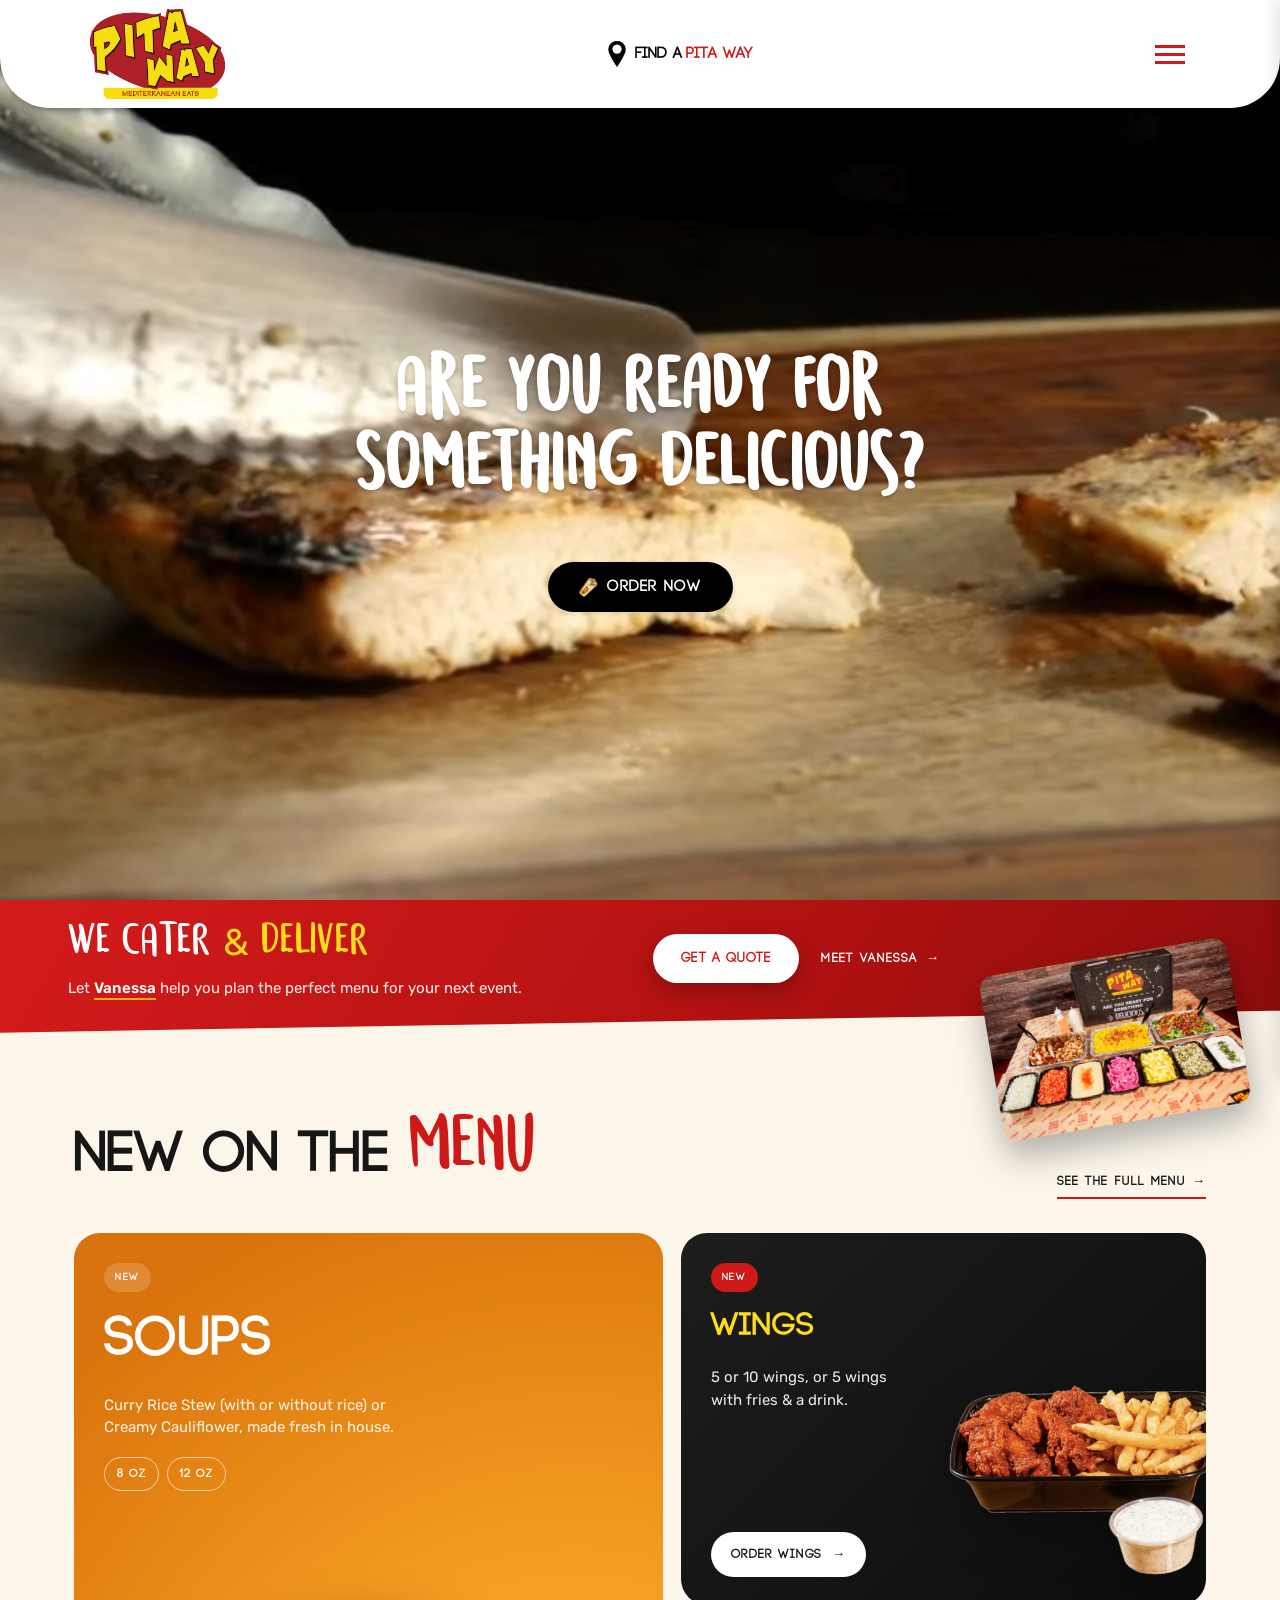
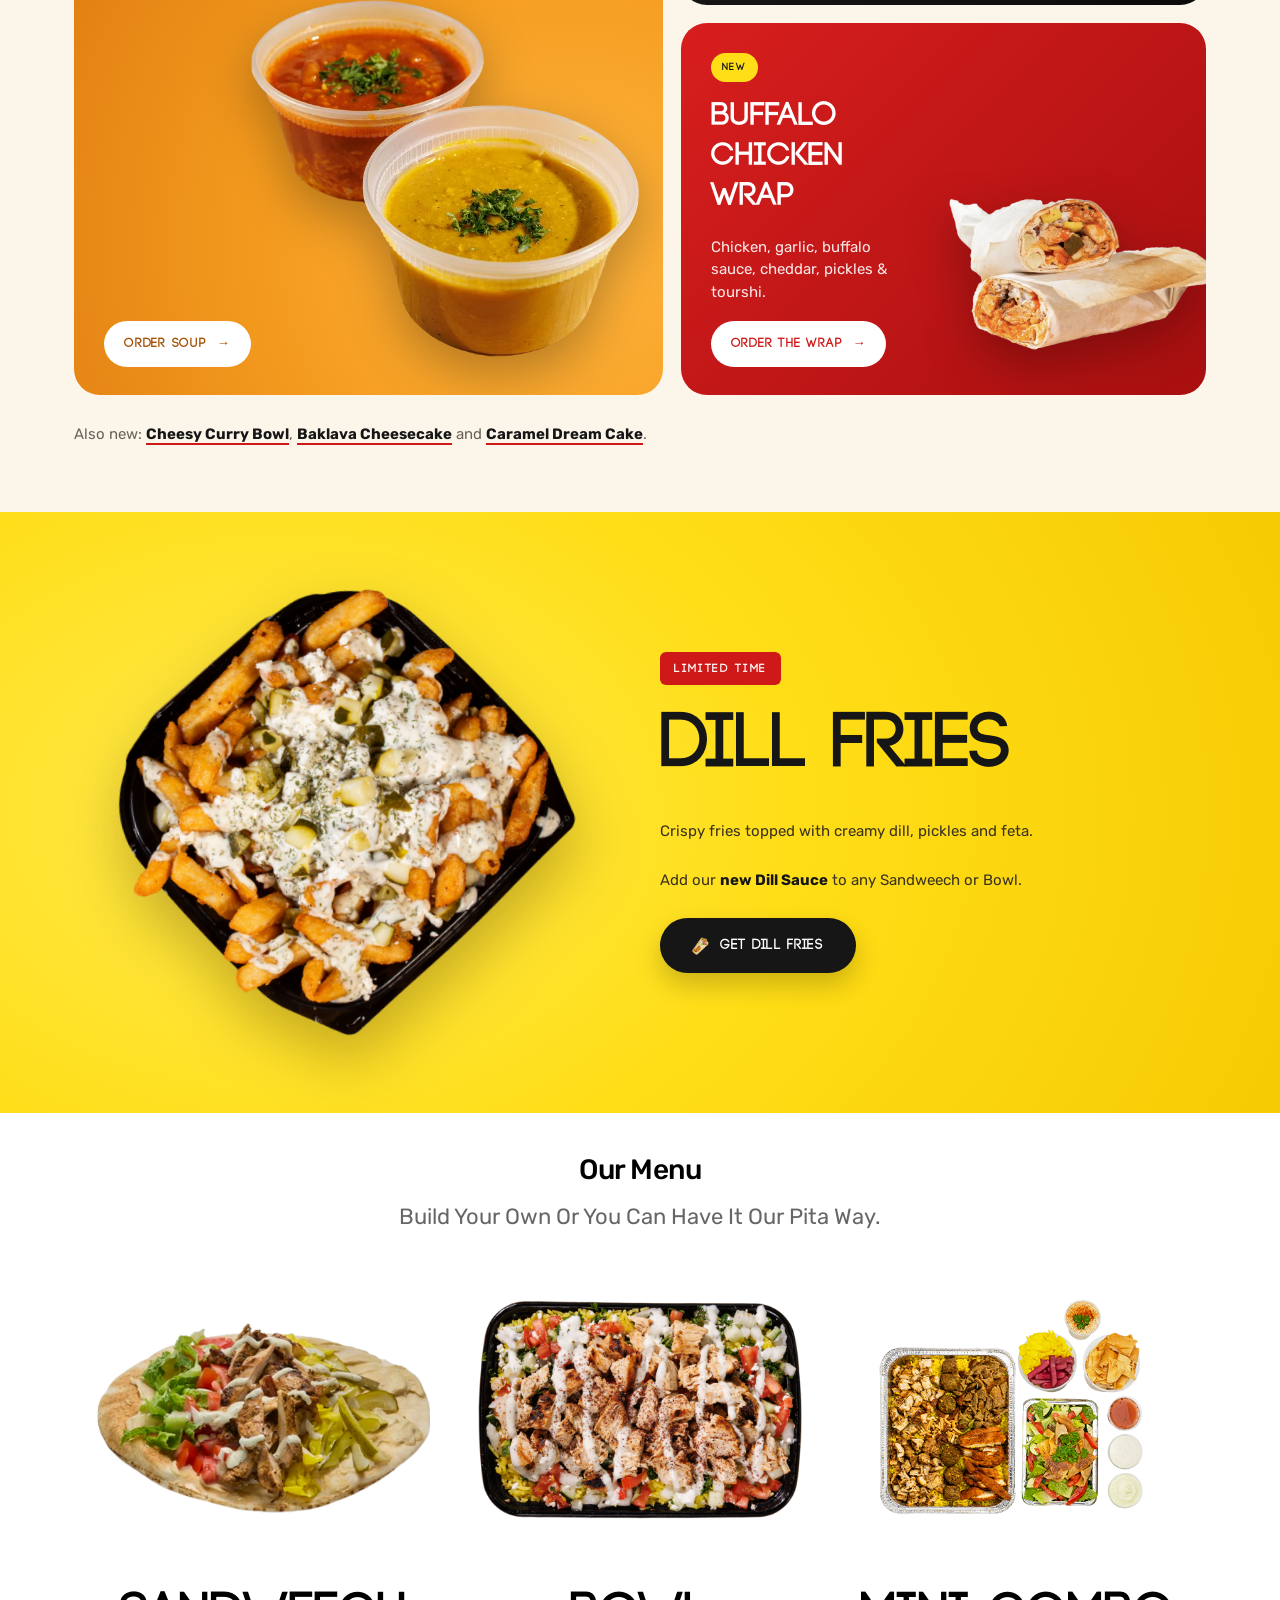
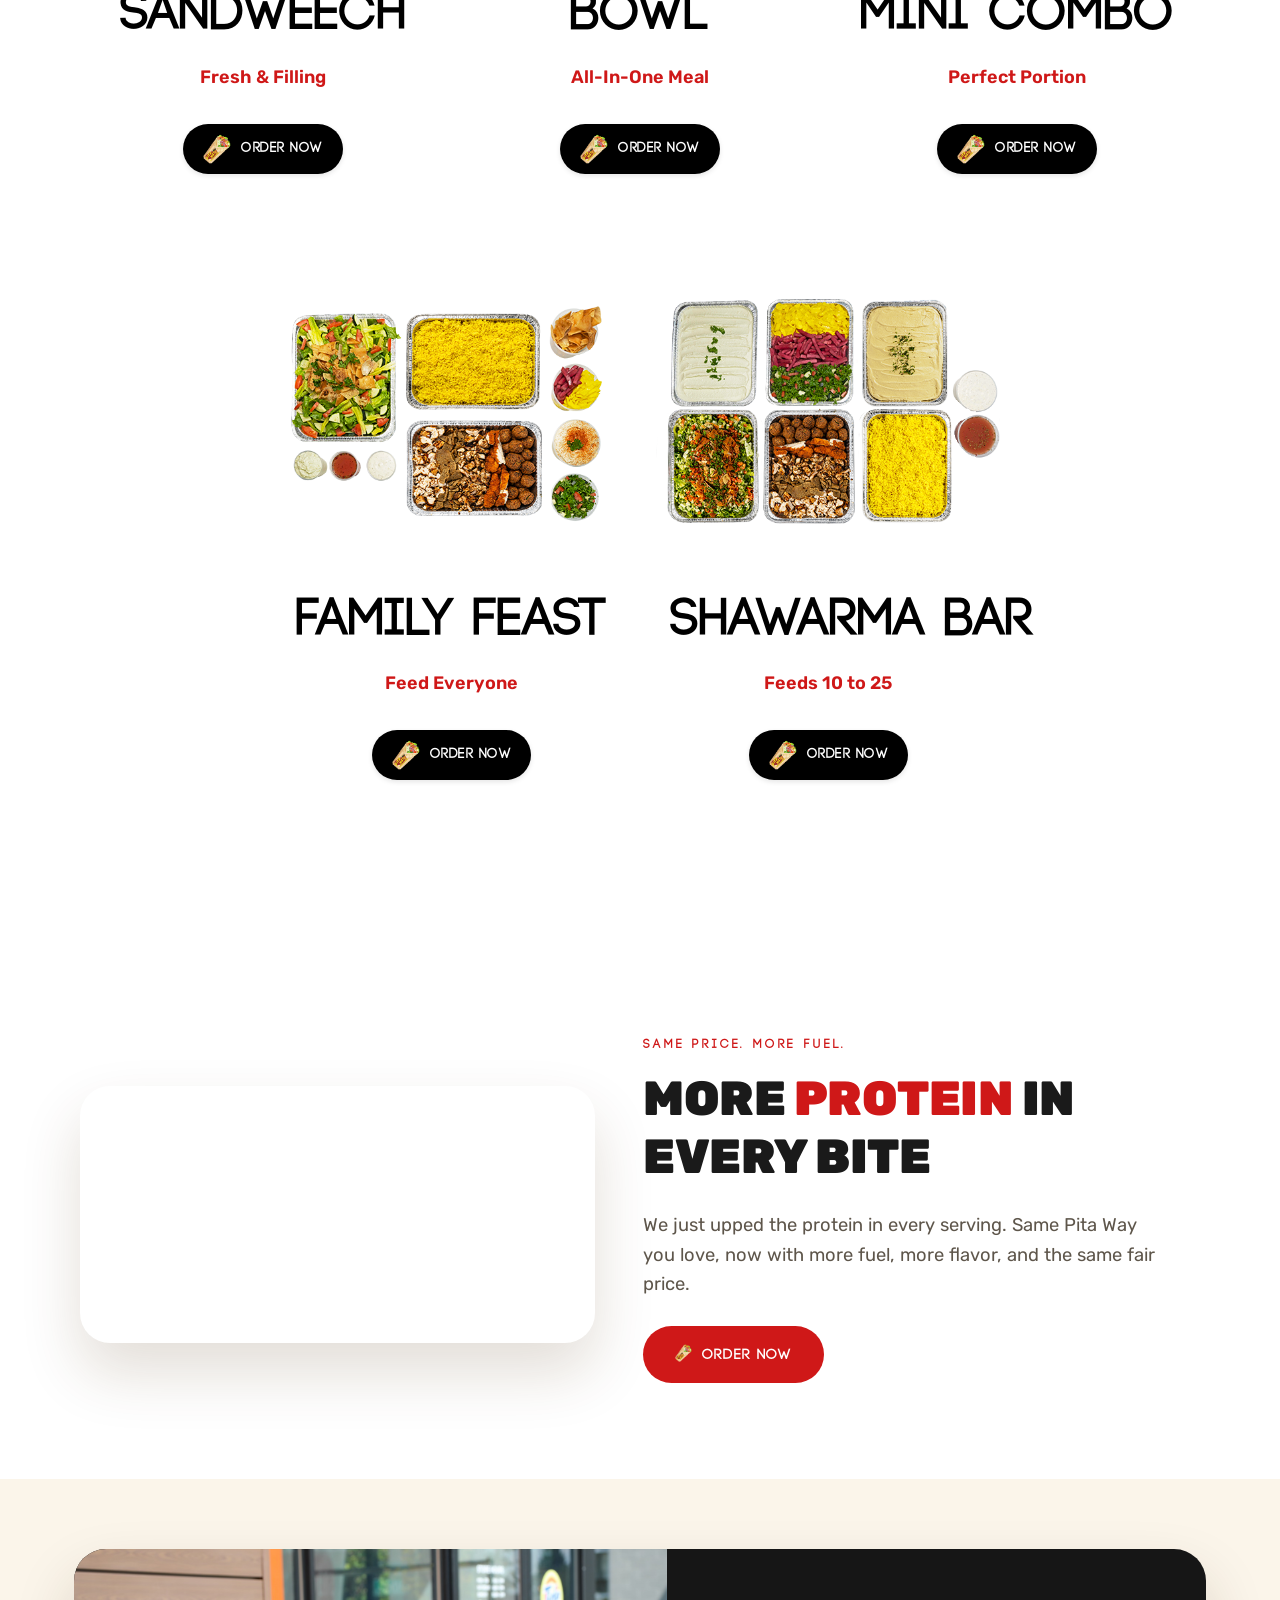
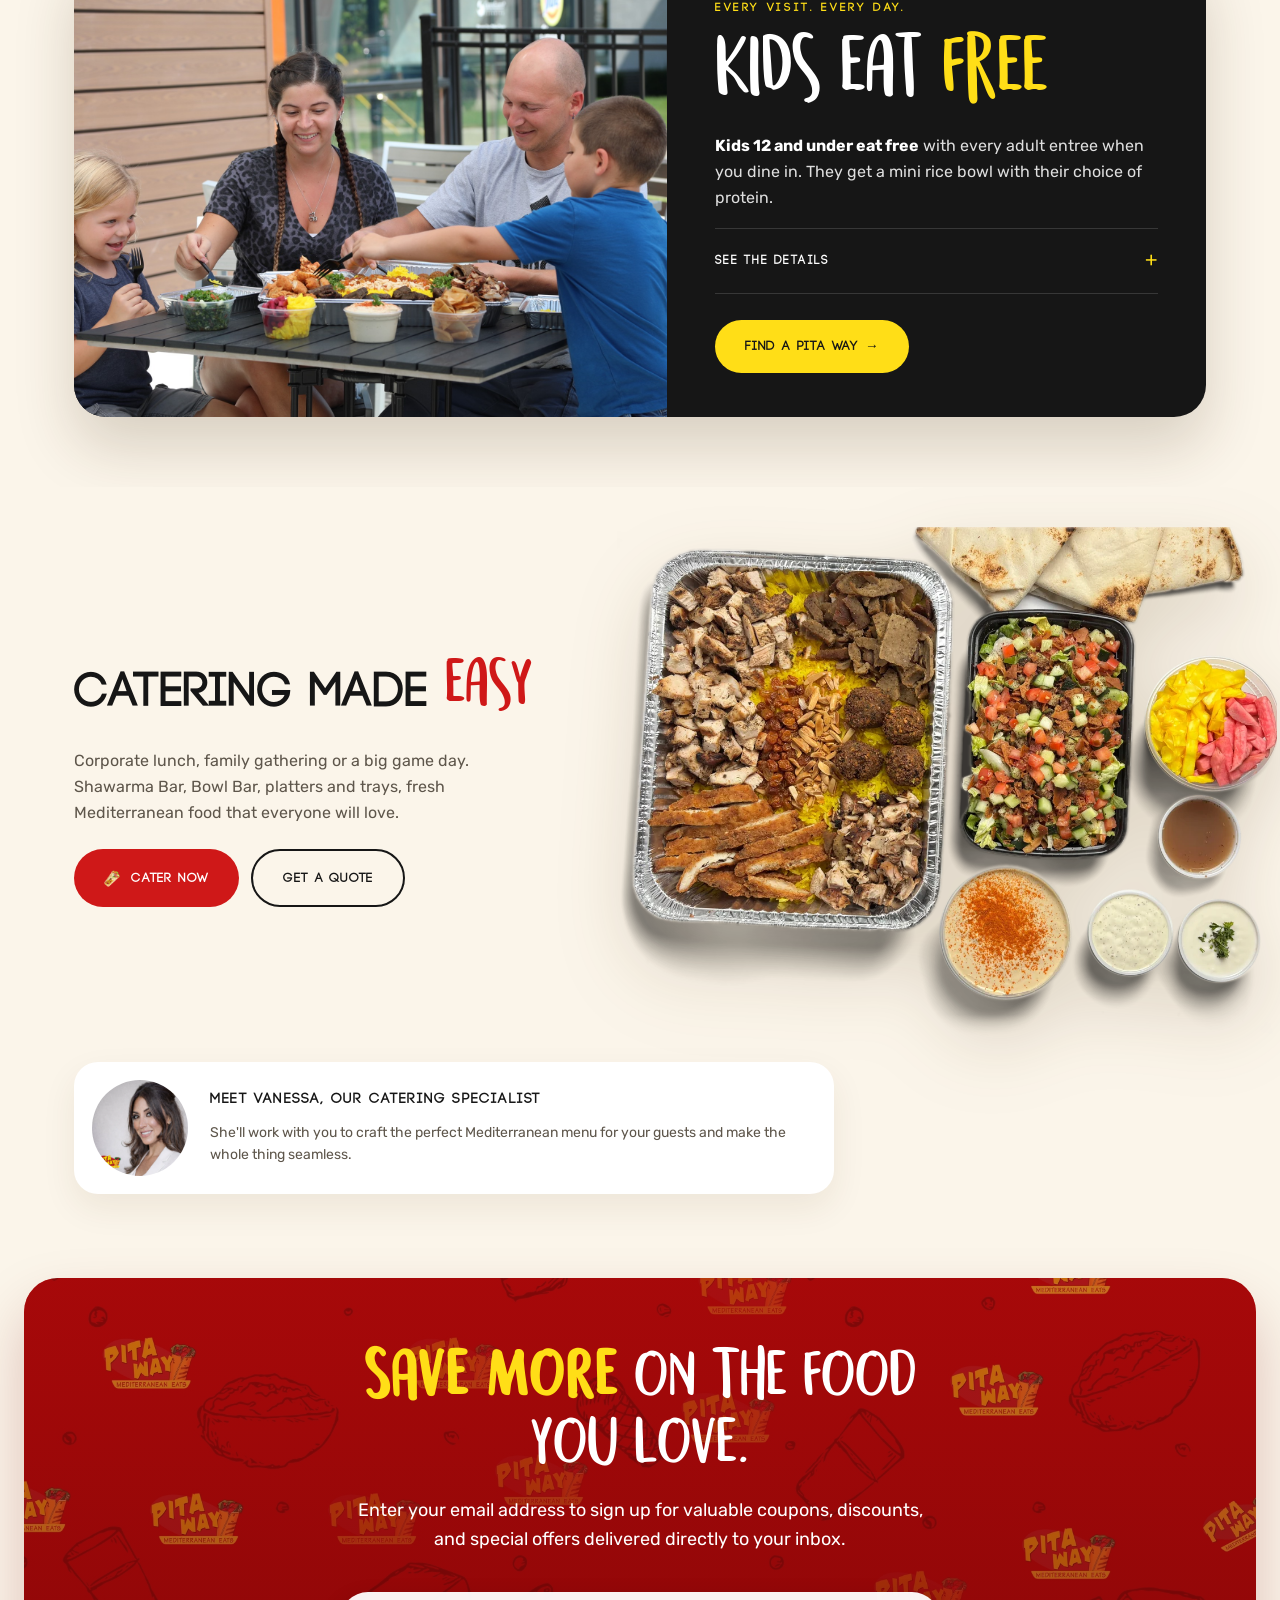
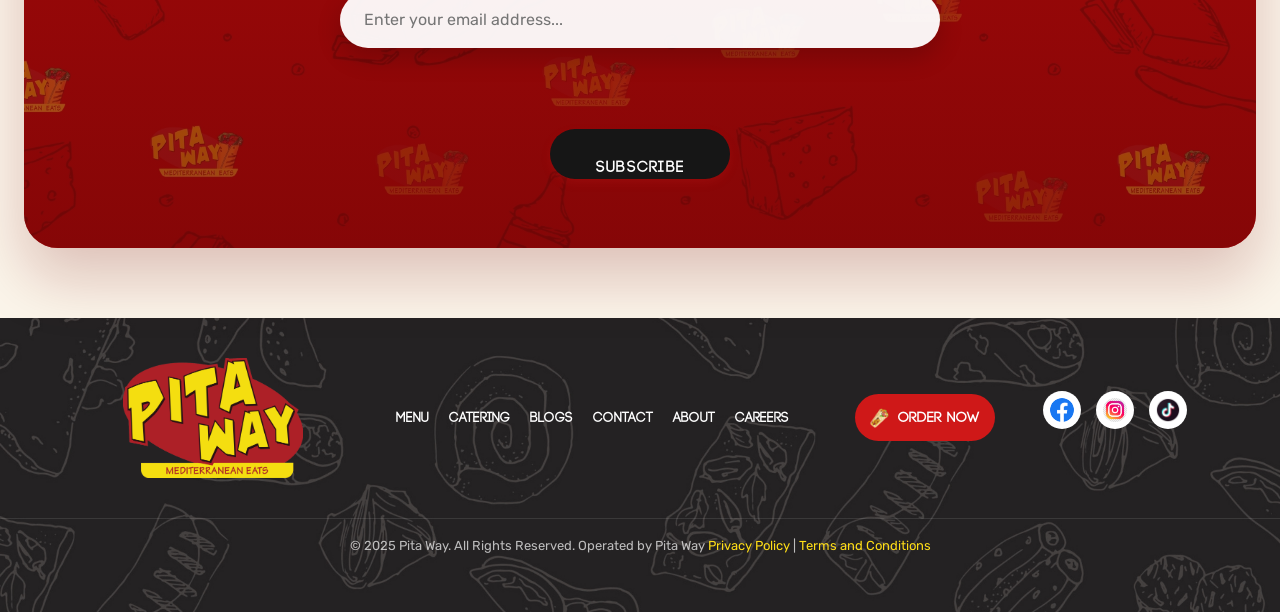
==== c-warm-market-v2.html @ eeea38a6 "3 catering photo versions per design; full photos; red strip flows straight into next section Co-Aut" ====
<!DOCTYPE html>
<html lang="en"><!-- Basic -->
<head>
<meta name="robots" content="noindex,nofollow">

	
    
    <!-- Google tag (gtag.js) -->

	<meta charset="utf-8">

    <meta http-equiv="X-UA-Compatible" content="IE=edge">   
   
    <!-- Mobile Metas -->
    <meta name="viewport" content="width=device-width, initial-scale=1, maximum-scale=1, user-scalable=no">
 
    <!-- Enhanced SEO Meta Tags -->
    <title>PREVIEW proto-c-v2</title>  
    <meta name="keywords" content="mediterranean food near me, halal restaurant, healthy fast food, fresh pita, catering near me, pita way, healthy fast casual food near me, mediterranean bowl, custom sandwiches, fresh mediterranean catering, halal food near me, middle eastern restaurant, healthy lunch options, fast casual dining, fresh ingredients">
    <meta name="description" content="Pita Way makes your sandweeches, bowls, and salads your way, right away – and we serve them up fresh, delicious, and fast.">
    <meta name="a
	thor" content="Pita Way">
    <meta name="robots" content="index, follow">
    <meta name="language" content="English">
    <meta name="geo.region" content="US-MI">
    <meta name="geo.placename" content="Michigan">

    <!-- Open Graph Meta Tags -->
    <meta property="og:site_name" content="Pita Way">
    <meta property="og:title" content="Pita Way Restaurant | Mediterranean Grill">
    <meta property="og:description" content="Pita Way makes your sandweeches, bowls, and salads your way, right away – and we serve them up fresh, delicious, and fast.">
    <meta property="og:type" content="restaurant">
    <meta property="og:url" content="https://pitaway.com">
    <meta property="og:image" content="https://pitaway.com/images/og-logo.png">
    <meta property="og:image:width" content="1200">
    <meta property="og:image:height" content="630">
    <meta property="og:locale" content="en_US">

    <!-- Twitter Card Meta Tags -->
    <meta name="twitter:card" content="summary_large_image">
    <meta name="twitter:site" content="@pitaway">
    <meta name="twitter:title" content="Pita Way Restaurant | Mediterranean Grill">
    <meta name="twitter:description" content="Pita Way makes your sandweeches, bowls, and salads your way, right away – and we serve them up fresh, delicious, and fast.">
    <meta name="twitter:image" content="https://pitaway.com/images/og-logo.png">

    <!-- Canonical URL -->
    <link rel="canonical" href="https://pitaway.com">

	<!-- Site Icons -->
    <!-- Favicon Implementation -->
    <link rel="icon" type="image/x-icon" href="favicon/favicon.ico">
    <link rel="icon" type="image/png" sizes="16x16" href="favicon/favicon-16x16.png">
    <link rel="icon" type="image/png" sizes="32x32" href="favicon/favicon-32x32.png">
    <link rel="icon" type="image/png" sizes="48x48" href="favicon/48x48.png">
    <link rel="icon" type="image/png" sizes="192x192" href="favicon/android-chrome-192x192.png">
    <link rel="icon" type="image/png" sizes="512x512" href="favicon/android-chrome-512x512.png">
    <link rel="apple-touch-icon" sizes="180x180" href="favicon/apple-touch-icon.png">
    <link rel="preconnect" href="https://fonts.googleapis.com">
    <link rel="preconnect" href="https://fonts.gstatic.com" crossorigin>  
    <!-- Bootstrap CSS -->
    <link rel="stylesheet" href="css/bootstrap.min.css">    
	<!-- Site CSS -->
    <link rel="stylesheet" href="css/style.css?v=20261003a">
    <link rel="stylesheet" href="css/animate.css">
    <link rel="stylesheet" href="css/font-awesome.min.css">
    <link rel="stylesheet" href="css/baguetteBox.min.css">
	<link rel="stylesheet" href="https://fonts.googleapis.com/css2?family=Rubik:wght@400;500;700;900&display=swap">
    <!-- Responsive CSS -->
    <link rel="stylesheet" href="css/responsive.css?v=20261003a">
    <!-- Custom CSS -->
    <link rel="stylesheet" href="css/custom.css?v=20261003a">

	<link rel="canonical" href="https://pitaway.com">

<link rel="sitemap" type="application/xml" href="https://pitaway.com/sitemap.xml">


<link rel="preload" href="css/style.css?v=20261003a" as="style">
<link rel="preload" href="images/logo.png?v=20261003a" as="image">
<style>
	/* Video Header Typography Fix with Fallbacks */
	.video-overlay h1 {
	  /* Primary font stack with fallbacks */
	  font-family: -apple-system, BlinkMacSystemFont, "Segoe UI", Roboto, "Helvetica Neue", Arial, sans-serif;
	  /* Fallback for older browsers */
	  font-family: system-ui, -apple-system, BlinkMacSystemFont, "Segoe UI", Roboto, "Helvetica Neue", Arial, sans-serif;
	  
	  /* Font weight with fallback */
	  font-weight: 800;
	  font-weight: 800; /* Explicitly set for better support */
	  
	  /* Size with responsive fallback */
	  font-size: 64px;
	  font-size: 4rem; /* Relative unit fallback */
	  
	  /* Color and styling */
	  color: #fff;
	  color: rgba(255, 255, 255, 1); /* RGBA fallback */
	  
	  /* Spacing */
	  margin-bottom: 20px;
	  margin-top: 0;
	  line-height: 1.1;
	  
	  /* Text effects with vendor prefixes */
	  text-shadow: 0 2px 4px rgba(0, 0, 0, 0.2);
	  letter-spacing: -0.03em;
	  
	  /* Rendering optimizations */
	  text-rendering: optimizeLegibility;
	  -webkit-font-smoothing: antialiased;
	  -moz-osx-font-smoothing: grayscale;
	  
	  /* Prevent text selection issues */
	  -webkit-user-select: none;
	  -moz-user-select: none;
	  -ms-user-select: none;
	  user-select: none;
	}
	
	/* Fallback for browsers that don't support system fonts */
	@supports not (font-family: system-ui) {
	  .video-overlay h1 {
		font-family: -apple-system, BlinkMacSystemFont, "Segoe UI", Roboto, Arial, sans-serif;
	  }
	}
	
	/* Additional fallback for very old browsers */
	.video-overlay h1 strong {
	  font-weight: 800;
	  font-weight: inherit; /* Use parent's font-weight */
	}
	
	/* Mobile responsive adjustments */
	@media screen and (max-width: 768px) {
	  .video-overlay h1 {
		font-size: 48px;
		font-size: 3rem;
		letter-spacing: -0.02em;
	  }
	}
	
	@media screen and (max-width: 480px) {
	  .video-overlay h1 {
		font-size: 36px;
		font-size: 2.25rem;
		letter-spacing: -0.01em;
		line-height: 1.2;
	  }
	}
	
	/* High contrast mode support */
	@media (prefers-contrast: high) {
	  .video-overlay h1 {
		text-shadow: 0 2px 6px rgba(0, 0, 0, 0.4);
	  }
	}
	
	/* Reduced motion support */
	@media (prefers-reduced-motion: reduce) {
	  .video-overlay h1 {
		/* Remove any animations if present */
		animation: none !important;
		transition: none !important;
	  }
	}
	
	/* Print styles */
	@media print {
	  .video-overlay h1 {
		color: #000;
		text-shadow: none;
	  }
	}
	
	/* Brevo form minimal styles */
	.sib-form {
	  background: transparent !important;
	  border: none !important;
	  max-width: none !important;
	}
	#sib-container {
	  background: transparent !important;
	  border: none !important;
	  max-width: none !important;
	}
	.sib-form-message-panel {
	  margin: 0 auto 20px !important;
	  max-width: 500px !important;
	  color: #fff !important;
	}
	.sib-form-message-panel__inner-text {
	  color: #fff !important;
	}
	/* Hide loader icon if present */
	.sib-hide-loader-icon {
	  display: none !important;
	}
	/* Center the reCAPTCHA */
	.g-recaptcha {
	  display: inline-block !important;
	}

	/* === Brand Fonts === */
	/* Semringah — display script for hero + descriptive copy */
	@font-face {
	  font-family: 'Semringah';
	  src: url('fonts/Semringah.ttf') format('truetype');
	  font-weight: normal;
	  font-style: normal;
	  font-display: swap;
	}
	/* Code Bold — primary bold headings */
	@font-face {
	  font-family: 'Code Bold';
	  src: url('fonts/cbold.otf') format('opentype');
	  font-weight: bold;
	  font-style: normal;
	  font-display: swap;
	}

	/* Semringah: big display headings (hero + section titles) */
	.video-overlay h1 {
	  font-family: 'Semringah', -apple-system, BlinkMacSystemFont, "Segoe UI", Roboto, "Helvetica Neue", Arial, sans-serif !important;
	  letter-spacing: 0.04em;
	}
	.protein-promo-title,
	.heading-title h2,
	.gsb-feature__title,
	.catering-banner-text h3,
	.about-section-box h1,
	.kids-banner-content h2,
	.qt-box .lead strong,
	.qt-box .highlight {
	  font-family: 'Semringah', 'Rubik', sans-serif !important;
	  letter-spacing: 0.04em !important;
	}

	/* Rubik for descriptive/lead copy — more legible */
	.protein-promo-sub,
	.gsb-feature__lead,
	.catering-banner-text p,
	.our-team .team-content .post,
	.about-section-box p,
	.qt-box p {
	  font-family: 'Rubik', sans-serif !important;
	  letter-spacing: normal !important;
	}

	/* Code Bold: smaller eyebrows/sub-headings + button labels + nav */
	.our-team .team-content .title,
	.gsb-feature__eyebrow,
	.catering-banner-btn,
	.about-section-box h4,
	.kids-banner-tagline,
	.menu-order-btn,
	.btn-outline-new-white,
	.footer-order-btn,
	.footer-nav a,
	.order-now-btn .nav-link,
	.find-location-btn .pita-text,
	.find-location-btn .find-text,
	.navbar-nav .nav-link {
	  font-family: 'Code Bold', 'Rubik', Impact, "Arial Black", sans-serif;
	  font-weight: bold;
	}

	</style>
	
	<meta name="google-site-verification" content="F0Gl7q_VxexggoLAYaUr-yNTG2GsaGG8ayMvm2vGKQY" />
<style>
  /* "Our Menu" section: seamless white to match sections above */
  .stuff-box { background-image: none !important; background-color: #fff !important; }
  .stuff-box:before { display: none !important; content: none !important; }

  /* Match the clean "They're Back, And There's More" typeface (Rubik) on the
     protein band + home "Our Menu" titles instead of the Semringah script font */
  .protein-promo-title { font-family: 'Rubik', sans-serif !important; letter-spacing: -0.5px !important; }
  .stuff-box .heading-title h2 { font-family: 'Rubik', sans-serif !important; letter-spacing: -0.5px !important; }
  .stuff-box .heading-title p { font-family: 'Rubik', sans-serif !important; }
</style>
</head>

<body>
	

<!-- Start header -->
<header class="top-navbar">
	<nav class="navbar navbar-expand-lg navbar-light bg-light">
	<div class="container">
		<a class="navbar-brand" href="/">
			<img src="images/logo.png?v=20261003a" alt="Pita Way Logo" />
			</a>
	
	<!-- Find a Pita Way Button - Mobile Only -->
	<div class="find-location-btn d-lg-none">
	  <a class="nav-link" href="https://onlineorders.pitaway.com">
		<img loading="lazy" src="images/location-icon.png" alt="Location">
		<span class="find-text">FIND A</span>
		<span class="pita-text">PITA WAY</span>
	  </a>
	</div>
	
	<button class="navbar-toggler" type="button" data-toggle="collapse" data-target="#navbars-rs-food" aria-controls="navbars-rs-food" aria-expanded="false" aria-label="Toggle navigation">
	<span class="navbar-toggler-icon"></span>
	</button>
	<div class="collapse navbar-collapse" id="navbars-rs-food">
	<ul class="navbar-nav ml-auto">
		<li class="nav-item"><a class="nav-link" href="/menu">Menu</a></li>
		<li class="nav-item"><a class="nav-link" href="/catering">Catering</a></li>
		<li class="nav-item"><a class="nav-link" href="/locations">Locations</a></li>
		<li class="nav-item"><a class="nav-link" href="/specials">Specials</a></li>
		<li class="nav-item"><a class="nav-link" href="/careers">Careers</a></li>
		<li class="nav-item"><a class="nav-link" href="/about">About</a></li>
		<li class="nav-item"><a class="nav-link" href="/giftcards">Gift Cards</a></li>
		<li class="nav-item"><a class="nav-link" href="/contact">Contact</a></li>
	<li class="order-now-btn">
	<a class="nav-link" href="https://onlineorders.pitaway.com">
	<img loading="lazy" src="images/WebiconPNG.png" alt="Order">Order Now</span>
	</a>
	</li>
	</ul>
	</div>
	</div>
	</nav>
	</header>
   <!-- End header -->
	
 
 
   <!-- Start Video Header -->
<div class="video-header">
	<video autoplay muted loop playsinline preload="metadata" poster="images/video-poster.webp">
		<source src="images/Pitawayheader.mp4" type="video/mp4">
		<source src="images/Pitawayheader.webm" type="video/webm">

	  </video>
	<div class="video-overlay">
	<div class="container">
	<div class="row">
	<div class="col-md-12 text-center">
		<h1 class="m-b-20">Are You Ready For <br>Something Delicious?</h1>
	<p><a class="btn btn-lg btn-circle btn-outline-new-white" href="https://onlineorders.pitaway.com">
	<img loading="lazy" src="images/WebiconPNG.png" alt="Order">ORDER NOW
	</a></p>
	</div>
	</div>
	</div>
	</div>
   </div>
   <!-- End Video Header -->

   <!-- Catering Banner -->
   <style>
     /* ===== Catering band: slim strip, angled red edge, one hero tray flowing onto the white ===== */
     .catering-banner.cb2 { background: #fff; padding: 0; overflow: visible; overflow-x: clip; z-index: 2; position: relative; --cut: 22px; margin-bottom: 20px; }
     .catering-banner.cb2::before {
       content: ""; position: absolute; inset: 0; width: auto; height: auto; top: 0; right: 0; border-radius: 0;
       background:
         linear-gradient(120deg, #d41b1b 0%, #b51212 55%, #8f0c0c 100%);
       clip-path: polygon(0 0, 100% 0, 100% calc(100% - var(--cut)), 0 100%);
     }
     .cb2 .cb2-wrap { position: relative; z-index: 2; max-width: 1200px; margin: 0 auto; padding: 18px 290px calc(18px + var(--cut) * 0.7) 28px; display: flex; align-items: center; justify-content: space-between; gap: 36px; }
     .cb2 .catering-banner-text { flex: 0 1 auto; color: #fff; }
     .cb2 .cb2-eyebrow { display: none; align-items: center; gap: 10px; font-family: 'Code Bold','Rubik',sans-serif; font-size: 11px; letter-spacing: .22em; text-transform: uppercase; color: #ffde17; margin-bottom: 8px; }
     .cb2 .cb2-eyebrow::before { content: ""; width: 26px; height: 2px; background: #ffde17; display: inline-block; }
     .cb2 .catering-banner-text h3 { font-size: clamp(30px, 2.9vw, 38px); line-height: 1; margin: 0 0 5px; color: #fff; letter-spacing: .02em !important; text-transform: uppercase; font-weight: 400; white-space: nowrap; }
     .cb2 .catering-banner-text h3 span { color: #ffde17; }
     .cb2 .catering-banner-text p { font-size: 15px; line-height: 1.45; color: rgba(255,255,255,.92); margin: 0; }
     .cb2 .catering-banner-text p a { color: #fff; font-weight: 600; text-decoration: none; border-bottom: 2px solid rgba(255,222,23,.75); padding-bottom: 1px; transition: border-color .2s ease, color .2s ease; }
     .cb2 .catering-banner-text p a:hover { color: #ffde17; border-color: #ffde17; }
     .cb2 .cb2-actions { display: flex; align-items: center; gap: 22px; flex: none; }
     .cb2 .catering-banner-btn { padding: 12px 28px; font-size: 14px; box-shadow: 0 8px 22px rgba(0,0,0,.26); white-space: nowrap; }
     .cb2 .cb2-link { font-family: 'Code Bold','Rubik',sans-serif; font-size: 13px; letter-spacing: .08em; text-transform: uppercase; color: #fff; text-decoration: none; display: inline-flex; align-items: center; gap: 8px; white-space: nowrap; }
     .cb2 .cb2-link i { display: inline-block; font-style: normal; transition: transform .25s ease; }
     .cb2 .cb2-link:hover { color: #ffde17; text-decoration: none; }
     .cb2 .cb2-link:hover i { transform: translateX(5px); }

     /* hero tray */
     .cb2 .cb2-tray { position: absolute; z-index: 3; right: max(10px, calc(50% - 600px)); bottom: -70px; width: 236px; pointer-events: none;
       transform: translate3d(calc(var(--tray-in, 0) * 1px), calc(var(--tray-y, 0) * 1px), 0) rotate(calc(-8deg + var(--tray-r, 0) * 1deg)); will-change: transform; }
     .cb2 .cb2-tray img { width: 100%; height: auto; display: block; }

     /* reveal (only when the script is running, so content can never stay hidden) */
     .cb2.cb2-js .cb2-rise { opacity: 0; transform: translateY(14px); transition: opacity .6s ease, transform .6s cubic-bezier(.2,.7,.2,1); }
     .cb2.cb2-js.is-in .cb2-rise { opacity: 1; transform: none; }
     .cb2.cb2-js.is-in .cb2-rise:nth-child(2) { transition-delay: .07s; }
     .cb2.cb2-js.is-in .cb2-rise:nth-child(3) { transition-delay: .14s; }
     .cb2.cb2-js.is-in .cb2-actions.cb2-rise { transition-delay: .2s; }
     .cb2.cb2-js .cb2-tray { opacity: 0; transition: opacity .6s ease; }
     .cb2.cb2-js.is-in .cb2-tray { opacity: 1; }
     @media (prefers-reduced-motion: reduce) { .cb2 .cb2-rise, .cb2 .cb2-tray { opacity: 1 !important; transition: none; } .cb2 .cb2-rise { transform: none; } }
     #catering-specialist { scroll-margin-top: 120px; }

     @media (max-width: 1199px) {
       .cb2 .cb2-wrap { padding-right: 250px; gap: 24px; }
       .cb2 .cb2-tray { width: 220px; right: 6px; bottom: -64px; }
       .cb2 .cb2-link { display: none; }
     }
     @media (max-width: 991px) {
       .cb2 .cb2-wrap { padding-right: 200px; }
       .cb2 .catering-banner-text h3 { font-size: 28px; }
       .cb2 .catering-banner-text p { font-size: 14px; }
       .cb2 .cb2-tray { width: 190px; right: -4px; bottom: -52px; }
     }
     /* Phones keep the earlier strip exactly as it was (block below); the redesigned band is desktop + tablet only */
     @media (max-width: 768px) { .catering-banner.cb2 { display: none; } }
     @media (min-width: 769px) { .catering-banner.cb-phone { display: none; } }
     .catering-banner.cb-phone {
       overflow: visible; z-index: 2;
       background:
         radial-gradient(circle at calc(110% - 200px) calc(-50% + 200px), rgba(255,255,255,0.05) 0, rgba(255,255,255,0.05) 200px, transparent 201px),
         linear-gradient(135deg, #CF1818 0%, #a81414 100%);
       padding: 24px 0 124px; margin-bottom: 40px;
     }
     .catering-banner.cb-phone::before { display: none; }
     .catering-banner.cb-phone .banner-food-left {
       opacity: 1; top: auto; left: 50%; bottom: -84px;
       filter: none;
       transform: translateX(-50%) rotate(-7deg);
       animation: cateringTrayFloat 7s ease-in-out infinite;
     }
     .catering-banner.cb-phone .banner-food-left img { width: 290px; max-width: 78vw; height: auto; display: block; }
     @keyframes cateringTrayFloat {
       0%, 100% { transform: translateX(-50%) translateY(0) rotate(-7deg); }
       50% { transform: translateX(-50%) translateY(-7px) rotate(-5.5deg); }
     }
     @media (prefers-reduced-motion: reduce) { .catering-banner.cb-phone .banner-food-left { animation: none !important; } }
   </style>
   <div class="catering-banner cb2" id="catering-band">
	   <div class="cb2-tray" aria-hidden="true">
		   <img loading="lazy" src="backgrounds/catering-bar.webp?v=20261123b" width="1000" height="667" alt="Pita Way Shawarma and Bowl Bar catering" class="cb-photo">
	   </div>
	   <div class="cb2-wrap">
		   <div class="catering-banner-text">
			   <span class="cb2-eyebrow cb2-rise">Pita Way Catering</span>
			   <h3 class="cb2-rise">We cater <span>&amp; deliver</span></h3>
			   <p class="cb2-rise">Let <a href="#catering-specialist">Vanessa</a> help you plan the perfect menu for your next event.</p>
		   </div>
		   <div class="cb2-actions cb2-rise">
			   <a href="catering.html" class="catering-banner-btn">Get a Quote</a>
			   <a href="#catering-specialist" class="cb2-link">Meet Vanessa <i>&rarr;</i></a>
		   </div>
	   </div>
   </div>
   <script>
   (function () {
     var band = document.getElementById('catering-band'); if (!band) return;
     band.classList.add('cb2-js');
     var reduce = window.matchMedia && window.matchMedia('(prefers-reduced-motion: reduce)').matches;
     if (reduce || !('IntersectionObserver' in window)) { band.classList.add('is-in'); return; }
     var tray = band.querySelector('.cb2-tray'), ticking = false, active = false;
     function frame() {
       ticking = false;
       var r = band.getBoundingClientRect(), vh = window.innerHeight || 800;
       // p: 0 when the band enters from the bottom, 1 when it leaves through the top
       var p = Math.min(1, Math.max(0, (vh - r.top) / (vh + r.height)));
       var enter = Math.min(1, p / 0.42), ease = 1 - Math.pow(1 - enter, 3);
       tray.style.setProperty('--tray-in', ((1 - ease) * 70).toFixed(1));
       tray.style.setProperty('--tray-r', ((1 - ease) * 6 + (p - 0.5) * -3).toFixed(2));
       tray.style.setProperty('--tray-y', ((0.5 - p) * 12).toFixed(1));
     }
     function onScroll() { if (active && !ticking) { ticking = true; requestAnimationFrame(frame); } }
     new IntersectionObserver(function (es) {
       es.forEach(function (e) { active = e.isIntersecting; if (active) { band.classList.add('is-in'); frame(); } });
     }, { rootMargin: '0px 0px -8% 0px' }).observe(band);
     band.querySelectorAll('a[href="#catering-specialist"]').forEach(function (a) {
       a.addEventListener('click', function (ev) {
         var t = document.getElementById('catering-specialist'); if (!t) return;
         ev.preventDefault(); t.scrollIntoView({ behavior: 'smooth', block: 'start' });
       });
     });
     window.addEventListener('scroll', onScroll, { passive: true });
     window.addEventListener('resize', onScroll, { passive: true });
   })();
   </script>
   <!-- Catering strip, phone version (unchanged earlier design) -->
   <div class="catering-banner cb-phone">
	   <div class="banner-food-decor banner-food-left">
		   <img loading="lazy" src="backgrounds/catering-bar.webp?v=20261123b" width="1000" height="667" alt="Pita Way Shawarma and Bowl Bar catering" class="cb-photo">
	   </div>
	   <div class="container">
		   <div class="catering-banner-content">
			   <div class="catering-banner-text">
				   <h3>We cater and deliver!</h3>
				   <p>Let Vanessa help you plan the perfect menu for your next event</p>
			   </div>
			   <div class="catering-banner-cta">
				   <a href="catering.html" class="catering-banner-btn">Get a Quote</a>
			   </div>
		   </div>
	   </div>
   </div>
   <!-- End Catering Banner -->

   <!-- === New Additions Feature === -->
<!-- Prototype C: bento "New at Pita Way" (Soups / Wings / Wrap) + full-bleed Dill Fries band -->
<style>
  .nwa { --cream:#fbf5ea; --ink:#161616; --red:#cf1818; --yellow:#ffde17; --saffron:#f39a1e;
    background:var(--cream); padding:76px 0 64px; position:relative; overflow:hidden; }
  .nwa__in { max-width:1180px; margin:0 auto; padding:0 24px; }
  .nwa__head { display:flex; align-items:flex-end; justify-content:space-between; gap:24px; margin-bottom:34px; }
  .nwa__eyebrow { display:inline-flex; align-items:center; gap:10px; font-family:'Code Bold','Rubik',sans-serif; font-size:12px; letter-spacing:.22em; text-transform:uppercase; color:var(--red); margin-bottom:12px; }
  .nwa__eyebrow::before { content:""; width:28px; height:2px; background:currentColor; }
  .nwa__title { font-family:'Code Bold','Rubik',sans-serif; font-size:clamp(34px,4.6vw,58px); line-height:.98; letter-spacing:-.01em; text-transform:uppercase; color:var(--ink); margin:0; }
  .nwa__title em { font-family:'Semringah',cursive; font-style:normal; text-transform:none; color:var(--red); font-size:1.12em; letter-spacing:0; }
  .nwa__all { flex:none; font-family:'Code Bold','Rubik',sans-serif; font-size:13px; letter-spacing:.08em; text-transform:uppercase; color:var(--ink); text-decoration:none; border-bottom:2px solid var(--red); padding-bottom:4px; }
  .nwa__all:hover { color:var(--red); text-decoration:none; }

  .nwa__grid { display:grid; grid-template-columns:1.12fr 1fr; grid-template-rows:1fr 1fr; gap:18px; }
  .nwt { position:relative; border-radius:26px; overflow:hidden; display:flex; color:#fff; isolation:isolate; min-height:250px; text-decoration:none; }
  .nwt:hover { text-decoration:none; color:#fff; }
  .nwt__copy { position:relative; z-index:2; padding:30px 30px 28px; display:flex; flex-direction:column; align-items:flex-start; max-width:58%; }
  .nwt__tag { font-family:'Code Bold','Rubik',sans-serif; font-size:10.5px; letter-spacing:.16em; text-transform:uppercase; padding:5px 11px; border-radius:999px; background:rgba(255,255,255,.16); margin-bottom:14px; }
  .nwt__name { font-family:'Code Bold','Rubik',sans-serif; font-size:clamp(26px,2.6vw,34px); line-height:1; text-transform:uppercase; margin:0 0 10px; color:inherit; }
  .nwt__desc { font-size:15px; line-height:1.5; margin:0 0 18px; opacity:.9; }
  .nwt__cta { margin-top:auto; display:inline-flex; align-items:center; gap:10px; font-family:'Code Bold','Rubik',sans-serif; font-size:13px; letter-spacing:.06em; text-transform:uppercase; padding:11px 20px; border-radius:999px; background:#fff; color:var(--ink); transition:transform .25s ease, box-shadow .25s ease; }
  .nwt__cta i { font-style:normal; transition:transform .25s ease; }
  .nwt:hover .nwt__cta { transform:translateY(-2px); box-shadow:0 10px 22px rgba(0,0,0,.18); }
  .nwt:hover .nwt__cta i { transform:translateX(4px); }
  .nwt__img { position:absolute; z-index:1; pointer-events:none; transition:transform .6s cubic-bezier(.2,.7,.2,1); filter:drop-shadow(0 18px 24px rgba(0,0,0,.28)); }
  .nwt:hover .nwt__img { transform:scale(1.04) rotate(-1deg); }

  /* Soups: tall saffron tile */
  .nwt--soup { grid-row:1 / span 2; background:radial-gradient(120% 90% at 85% 80%, #ffb43c 0%, var(--saffron) 45%, #d9730d 100%); min-height:540px; }
  .nwt--soup .nwt__copy { max-width:62%; }
  .nwt--soup .nwt__name { font-size:clamp(40px,4.4vw,60px); }
  .nwt--soup .nwt__name span { display:block; font-family:'Semringah',cursive; text-transform:none; font-size:.62em; color:var(--yellow); margin-bottom:4px; }
  .nwt--soup .nwt__cta { color:#a44f00; }
  .nwt--soup .nwt__img { width:min(66%,400px); right:4%; bottom:5%; }
  .nwt__sizes { display:flex; gap:8px; margin:0 0 20px; }
  .nwt__sizes b { font-family:'Code Bold','Rubik',sans-serif; font-weight:400; font-size:12px; letter-spacing:.08em; border:1.5px solid rgba(255,255,255,.6); border-radius:999px; padding:5px 12px; }

  /* Wings: black tile, yellow headline */
  .nwt--wings { background:linear-gradient(135deg,#1d1d1d 0%,#0c0c0c 100%); }
  .nwt--wings .nwt__name { color:var(--yellow); }
  .nwt--wings .nwt__tag { background:var(--red); }
  .nwt--wings .nwt__copy, .nwt--wrap .nwt__copy { max-width:47%; }
  .nwt--wings .nwt__img { width:min(52%,300px); right:-3%; bottom:8%; }

  /* Wrap: red tile */
  .nwt--wrap { background:linear-gradient(135deg,#d81e1e 0%,#a80f0f 100%); }
  .nwt--wrap .nwt__tag { background:var(--yellow); color:var(--ink); }
  .nwt--wrap .nwt__cta { color:var(--red); }
  .nwt--wrap .nwt__img { width:min(52%,300px); right:-3%; bottom:12%; }

  .nwa__also { margin:26px 0 0; font-size:15px; color:#6b6358; }
  .nwa__also a { color:var(--ink); font-weight:700; text-decoration:none; border-bottom:2px solid var(--red); }
  .nwa__also a:hover { color:var(--red); text-decoration:none; }

  /* ---- Dill Fries band (brand yellow) ---- */
  .dla { background:radial-gradient(90% 140% at 22% 50%, #ffe94d 0%, #ffde17 45%, #f5c800 100%); color:#161616; position:relative; overflow:hidden; padding:70px 0; }
  .dla__in { max-width:1180px; margin:0 auto; padding:0 24px; display:grid; grid-template-columns:1fr 1fr; align-items:center; gap:40px; position:relative; z-index:1; }
  .dla__media { position:relative; justify-self:center; width:min(100%,470px); }
  .dla__media img { width:100%; height:auto; display:block; transform:rotate(-7deg); filter:drop-shadow(0 26px 30px rgba(90,60,0,.35)); }
  .dla__stamp { display:inline-block; background:#cf1818; color:#fff; font-family:'Code Bold','Rubik',sans-serif; font-size:12px; letter-spacing:.14em; text-transform:uppercase; padding:6px 14px; border-radius:6px; margin-bottom:14px; }
  .dla__eyebrow { font-family:'Code Bold','Rubik',sans-serif; font-size:12px; letter-spacing:.22em; text-transform:uppercase; color:#8a5a00; margin-bottom:10px; display:block; }
  .dla__pun { font-family:'Semringah',cursive; font-size:clamp(30px,3.4vw,44px); line-height:1; color:#cf1818; margin:0 0 6px; }
  .dla__name { font-family:'Code Bold','Rubik',sans-serif; font-size:clamp(46px,6vw,84px); line-height:.9; text-transform:uppercase; margin:0 0 18px; color:#161616; letter-spacing:-.01em; }
  .dla__chips { display:flex; flex-wrap:wrap; gap:8px; margin:0 0 20px; padding:0; list-style:none; }
  .dla__chips li { font-size:13px; font-weight:700; padding:7px 14px; border-radius:999px; background:rgba(255,255,255,.55); border:1px solid rgba(0,0,0,.1); }
  .dla__note { font-size:15px; line-height:1.55; color:#3b3320; margin:0 0 26px; max-width:440px; }
  .dla__note b { color:#161616; }
  .dla__btn { display:inline-flex; align-items:center; gap:10px; padding:15px 32px; border-radius:999px; background:#161616; color:#fff; font-family:'Code Bold','Rubik',sans-serif; font-size:14px; letter-spacing:.05em; text-transform:uppercase; text-decoration:none; box-shadow:0 12px 26px rgba(0,0,0,.2); transition:transform .25s ease, background .25s ease; }
  .dla__btn:hover { transform:translateY(-2px); background:#cf1818; color:#fff; text-decoration:none; }
  .dla__btn img { width:18px; height:auto; }

  /* reveal (only when JS is running) */
  .nw-js .nw-rise { opacity:0; transform:translateY(22px); transition:opacity .7s ease, transform .7s cubic-bezier(.2,.7,.2,1); }
  .nw-js .nw-rise.is-in { opacity:1; transform:none; }
  @media (prefers-reduced-motion:reduce){ .nw-js .nw-rise{ opacity:1; transform:none; transition:none; } .nwt__img, .nwt__cta{ transition:none; } }

  @media (min-width:992px) and (max-width:1199px){ .nwt--soup .nwt__img { width:min(54%,330px); right:4%; bottom:4%; } }
  /* ---- tablet ---- */
  @media (max-width:991px){
    .nwa__grid { grid-template-columns:1fr 1fr; grid-template-rows:auto auto; }
    .nwt--soup { grid-column:1 / span 2; grid-row:auto; min-height:380px; }
    .nwt--soup .nwt__img { width:min(40%,320px); right:4%; bottom:8%; }
    .nwt { min-height:300px; }
    .nwt__copy, .nwt--wings .nwt__copy, .nwt--wrap .nwt__copy { max-width:100%; padding-bottom:150px; }
    .nwt--soup .nwt__copy { max-width:56%; padding-bottom:28px; }
    .nwt--wings .nwt__img, .nwt--wrap .nwt__img { width:50%; right:5%; bottom:4%; }
  }
  /* ---- phones ---- */
  @media (max-width:640px){
    .nwa { padding:52px 0 44px; }
    .nwa__in { padding:0 16px; }
    .nwa__head { display:block; margin-bottom:24px; }
    .nwa__all { display:inline-block; margin-top:16px; }
    .nwa__grid { grid-template-columns:1fr; gap:14px; }
    .nwt--soup { grid-column:auto; min-height:0; }
    .nwt, .nwt--soup { min-height:0; border-radius:22px; }
    .nwt__copy, .nwt--soup .nwt__copy, .nwt--wings .nwt__copy, .nwt--wrap .nwt__copy { max-width:56%; padding:22px 0 22px 20px; }
    .nwt__name { font-size:24px; }
    .nwt--soup .nwt__name { font-size:34px; }
    .nwt__desc { font-size:13.5px; margin-bottom:14px; }
    .nwt__sizes { margin-bottom:14px; }
    .nwt__cta { padding:9px 15px; font-size:12px; }
    .nwt__img, .nwt--soup .nwt__img, .nwt--wings .nwt__img, .nwt--wrap .nwt__img { width:40%; right:12px; bottom:auto; top:50%; transform:translateY(-50%); }
    .nwt:hover .nwt__img { transform:translateY(-50%); }
    .nwa__also { font-size:14px; line-height:1.8; }
    .dla { padding:48px 0 52px; }
    .dla__in { grid-template-columns:1fr; gap:16px; padding:0 16px; text-align:left; }
    .dla__media { width:min(78%,320px); }
    .dla__btn { width:100%; justify-content:center; }
  }
  @media (max-width:360px){
    .nwt__copy, .nwt--soup .nwt__copy, .nwt--wings .nwt__copy, .nwt--wrap .nwt__copy { max-width:57%; padding-left:16px; }
    .nwt__name { font-size:21px; }
    .nwt--soup .nwt__name { font-size:29px; }
    .nwt__desc { font-size:12.5px; }
    .nwt__img, .nwt--soup .nwt__img, .nwt--wings .nwt__img, .nwt--wrap .nwt__img { width:39%; right:8px; }
  }
</style>

<section class="nwa" aria-label="New at Pita Way">
  <div class="nwa__in">
    <div class="nwa__head nw-rise">
      <div>
        <h2 class="nwa__title">New on the <em>menu</em></h2>
      </div>
      <a class="nwa__all" href="menu.html">See the full menu &rarr;</a>
    </div>

    <div class="nwa__grid">
      <a class="nwt nwt--soup nw-rise" href="https://onlineorders.pitaway.com">
        <div class="nwt__copy">
          <span class="nwt__tag">New</span>
          <h3 class="nwt__name">Soups</h3>
          <p class="nwt__desc">Curry Rice Stew (with or without rice) or Creamy Cauliflower, made fresh in house.</p>
          <div class="nwt__sizes"><b>8 oz</b><b>12 oz</b></div>
          <span class="nwt__cta">Order Soup <i>&rarr;</i></span>
        </div>
        <img class="nwt__img" loading="lazy" src="menu-images/soup.webp?v=20261104" alt="Curry Rice Stew and Creamy Cauliflower soups">
      </a>

      <a class="nwt nwt--wings nw-rise" href="https://onlineorders.pitaway.com">
        <div class="nwt__copy">
          <span class="nwt__tag">New</span>
          <h3 class="nwt__name">Wings</h3>
          <p class="nwt__desc">5 or 10 wings, or 5 wings with fries &amp; a drink.</p>
          <span class="nwt__cta">Order Wings <i>&rarr;</i></span>
        </div>
        <img class="nwt__img" loading="lazy" src="menu-images/wings.webp?v=20261104" alt="Wings with fries and dip">
      </a>

      <a class="nwt nwt--wrap nw-rise" href="https://onlineorders.pitaway.com">
        <div class="nwt__copy">
          <span class="nwt__tag">New</span>
          <h3 class="nwt__name">Buffalo Chicken Wrap</h3>
          <p class="nwt__desc">Chicken, garlic, buffalo sauce, cheddar, pickles &amp; tourshi.</p>
          <span class="nwt__cta">Order the Wrap <i>&rarr;</i></span>
        </div>
        <img class="nwt__img" loading="lazy" src="menu-images/buffalo-wrap.webp?v=20261123" alt="Buffalo Chicken Wrap">
      </a>
    </div>

    <p class="nwa__also nw-rise">Also new: <a href="menu.html">Cheesy Curry Bowl</a>, <a href="menu/desserts">Baklava Cheesecake</a> and <a href="menu/desserts">Caramel Dream Cake</a>.</p>
  </div>
</section>

<section class="dla" aria-label="Dill Fries, limited time">
  <div class="dla__in">
    <div class="dla__media nw-rise">
      <img loading="lazy" src="menu-images/dill-fries.png?v=20261003a" alt="Dill Fries with creamy dill, pickles and feta">
    </div>
    <div class="dla__copy nw-rise">
      <span class="dla__stamp">Limited time</span>
      <h2 class="dla__name">Dill Fries</h2>
      <p class="dla__note">Crispy fries topped with creamy dill, pickles and feta.</p>
      <p class="dla__note">Add our <b>new Dill Sauce</b> to any Sandweech or Bowl.</p>
      <a class="dla__btn" href="https://onlineorders.pitaway.com"><img src="images/WebiconPNG.png" alt="">Get Dill Fries</a>
    </div>
  </div>
</section>

<script>
document.addEventListener('DOMContentLoaded', function(){
  var els = document.querySelectorAll('.nw-rise'); if (!els.length || !('IntersectionObserver' in window)) return;
  document.documentElement.classList.add('nw-js');
  var io = new IntersectionObserver(function(es){ es.forEach(function(e){ if(e.isIntersecting){ e.target.classList.add('is-in'); io.unobserve(e.target); } }); }, { rootMargin:'0px 0px -8% 0px' });
  els.forEach(function(el, i){ el.style.transitionDelay = (i % 3) * 0.08 + 's'; io.observe(el); });
});
</script>
<!-- === End New Additions Feature === -->






	<!-- Start Stuff -->
	<div class="stuff-box">
		<div class="container">
			<div class="row">
				<div class="col-lg-12">
					<div class="heading-title text-center">
						<h2>Our Menu</h2>
						<p>Build Your Own Or You Can Have It Our Pita Way.</p>
					</div>
				</div>
			</div>
			<div class="row justify-content-center">
				<div class="col-md-4 col-sm-6">
					<div class="our-team">
						<div class="pic">
							<img loading="lazy" src="newmenu-images/sandweech.png">
						</div>
						<div class="team-content">
							<h3 class="title">SANDWEECH</h3>
							<span class="post">Fresh & Filling</span>
						</div>
						<button class="menu-order-btn" onclick="window.location.href='https://onlineorders.pitaway.com'">
                          <img loading="lazy" src="images/WebiconPNG.png" alt="Order">ORDER NOW
                        </button>
					</div>
				</div>

				<div class="col-md-4 col-sm-6">
					<div class="our-team">
						<div class="pic">
							<img loading="lazy" src="menu-images/newbowl.png?v=20261003a">
						</div>
						<div class="team-content">
							<h3 class="title">BOWL</h3>
							<span class="post">All-In-One Meal</span>
						</div>
						<button class="menu-order-btn" onclick="window.location.href='https://onlineorders.pitaway.com'">
                          <img loading="lazy" src="images/WebiconPNG.png" alt="Order">ORDER NOW
                        </button>
					</div>
				</div>
				
				<div class="col-md-4 col-sm-6">
					<div class="our-team">
						<div class="pic">
							<img loading="lazy" src="menu-images/stuff-img-04.png">
						</div>
						<div class="team-content">
							<h3 class="title">MINI COMBO</h3>
							<span class="post">Perfect Portion</span>
						</div>
						<button class="menu-order-btn" onclick="window.location.href='https://onlineorders.pitaway.com'">
                          <img loading="lazy" src="images/WebiconPNG.png" alt="Order">ORDER NOW
                        </button>
					</div>
				</div>

				<div class="col-md-4 col-sm-6 menu-spread-left">
					<div class="our-team">
						<div class="pic">
							<img loading="lazy" src="menu-images/stuff-img-05.png">
						</div>
						<div class="team-content">
							<h3 class="title">FAMILY FEAST</h3>
							<span class="post">Feed Everyone</span>
						</div>
						<button class="menu-order-btn" onclick="window.location.href='https://onlineorders.pitaway.com'">
                          <img loading="lazy" src="images/WebiconPNG.png" alt="Order">ORDER NOW
                        </button>
					</div>
				</div>

				<div class="col-md-4 col-sm-6 menu-spread-right">
					<div class="our-team">
						<div class="pic">
							<img loading="lazy" src="menu-images/stuff-img-06.png">
						</div>
						<div class="team-content">
							<h3 class="title">SHAWARMA BAR</h3>
							<span class="post">Feeds 10 to 25</span>
						</div>
						<button class="menu-order-btn" onclick="window.location.href='https://onlineorders.pitaway.com'">
                          <img loading="lazy" src="images/WebiconPNG.png" alt="Order">ORDER NOW
                        </button>
					</div>
				</div>
			</div>
		</div>
	</div>
	<!-- End Stuff -->

   <!-- === Protein Promo Banner === -->
   <style>
     .protein-promo { background: #fff; padding: 64px 0; border-top: 1px solid #f0ece6; }
     .protein-promo-wrap { max-width: 1160px; margin: 0 auto; padding: 0 20px; display: flex; align-items: center; gap: 48px; }
     .protein-promo-video { flex: 0 0 46%; border-radius: 18px; overflow: hidden; box-shadow: 0 22px 50px rgba(0,0,0,0.14); }
     .protein-promo-video video { width: 100%; height: auto; display: block; }
     .protein-promo-text { flex: 1; }
     .protein-promo-eyebrow { display:inline-block; font-size:.8rem; font-weight:800; letter-spacing:.16em; text-transform:uppercase; color:var(--pita-red); margin-bottom:14px; }
     .protein-promo-title { font-size: 3rem; font-weight: 900; line-height: 1.05; margin: 0 0 16px; text-transform: uppercase; letter-spacing: -0.5px; color: #1a1a1a; }
     .protein-promo-title span { color: var(--pita-red); }
     .protein-promo-sub { font-size: 1.15rem; line-height: 1.6; margin: 0 0 26px; color: #555; max-width: 520px; }
     .protein-promo-btn { display:inline-block; padding:14px 34px; background:var(--pita-red); color:#fff; text-decoration:none; border-radius:999px; font-weight:800; letter-spacing:.03em; transition:background .25s ease, transform .2s ease; }
     .protein-promo-btn img { width:18px; height:auto; margin-right:9px; vertical-align:middle; }
     .protein-promo-btn:hover { background:#a00f0f; color:#fff; transform:translateY(-2px); }
     @media (max-width: 900px) {
       .protein-promo { padding: 44px 0; }
       .protein-promo-wrap { flex-direction: column; text-align: center; gap: 28px; }
       .protein-promo-video { flex: 0 0 auto; width: 100%; max-width: 500px; }
       .protein-promo-title { font-size: 2.1rem; }
       .protein-promo-sub { font-size: 1rem; margin-left: auto; margin-right: auto; }
     }
     @media (max-width: 480px) {
       .protein-promo-title { font-size: 1.75rem; }
     }
   </style>
   <section class="protein-promo" aria-label="More protein in every serving">
     <div class="protein-promo-wrap">
       <div class="protein-promo-video">
         <video src="images/enjoy.mp4" autoplay muted loop playsinline preload="metadata" aria-label="Enjoy Pita Way — now with more protein"></video>
       </div>
       <div class="protein-promo-text">
         <span class="protein-promo-eyebrow">Same price. More fuel.</span>
         <h2 class="protein-promo-title">More <span>Protein</span> in Every Bite</h2>
         <p class="protein-promo-sub">We just upped the protein in every serving. Same Pita Way you love, now with more fuel, more flavor, and the same fair price.</p>
         <p class="m-b-0"><a class="protein-promo-btn" href="https://onlineorders.pitaway.com">
           <img loading="lazy" src="images/WebiconPNG.png" alt="Order">ORDER NOW
         </a></p>
       </div>
     </div>
   </section>
   <!-- === End Protein Promo Banner === -->

	<!-- Start Kids Eat Free Banner -->
<!-- Prototype C: Kids Eat Free as an inset photo card, terms tucked into "See the details" -->
<style>
  .kfc { background:#fbf5ea; padding:70px 24px; }
  .kfc__card { max-width:1132px; margin:0 auto; display:grid; grid-template-columns:1.1fr 1fr; border-radius:32px; overflow:hidden; background:#161616; color:#fff; box-shadow:0 30px 60px rgba(60,40,10,.18); }
  .kfc__photo { position:relative; min-height:420px; }
  .kfc__photo img { position:absolute; inset:0; width:100%; height:100%; object-fit:cover; }
  .kfc__badge { position:absolute; left:22px; bottom:22px; width:116px; height:116px; border-radius:50%; background:#ffde17; color:#161616; display:grid; place-items:center; text-align:center; font-family:'Code Bold','Rubik',sans-serif; font-size:12px; letter-spacing:.06em; text-transform:uppercase; line-height:1.1; transform:rotate(-10deg); box-shadow:0 12px 26px rgba(0,0,0,.3); }
  .kfc__badge b { display:block; font-weight:400; font-size:34px; letter-spacing:0; }
  .kfc__copy { padding:48px 48px 44px; display:flex; flex-direction:column; justify-content:center; }
  .kfc__eyebrow { font-family:'Code Bold','Rubik',sans-serif; font-size:12px; letter-spacing:.22em; text-transform:uppercase; color:#ffde17; margin-bottom:8px; }
  .kfc__title { font-family:'Semringah',cursive; font-size:clamp(48px,5.4vw,76px); line-height:.95; color:#fff; margin:0 0 14px; }
  .kfc__title span { color:#ffde17; }
  .kfc__lead { font-size:16px; line-height:1.6; color:rgba(255,255,255,.86); margin:0 0 18px; }
  .kfc__lead b { color:#fff; }
  .kfc details { margin:0 0 26px; border-top:1px solid rgba(255,255,255,.14); border-bottom:1px solid rgba(255,255,255,.14); }
  .kfc summary { cursor:pointer; list-style:none; padding:14px 0; font-family:'Code Bold','Rubik',sans-serif; font-size:12.5px; letter-spacing:.12em; text-transform:uppercase; color:#fff; display:flex; justify-content:space-between; align-items:center; }
  .kfc summary::-webkit-details-marker { display:none; }
  .kfc summary::after { content:"+"; font-size:20px; color:#ffde17; transition:transform .25s ease; }
  .kfc details[open] summary::after { transform:rotate(45deg); }
  .kfc ul { margin:0 0 16px; padding-left:18px; font-size:13.5px; line-height:1.55; color:rgba(255,255,255,.78); }
  .kfc li { margin-bottom:6px; }
  .kfc li strong { color:#fff; }
  .kfc__btn { align-self:flex-start; display:inline-flex; align-items:center; gap:10px; padding:14px 30px; border-radius:999px; background:#ffde17; color:#161616; font-family:'Code Bold','Rubik',sans-serif; font-size:13.5px; letter-spacing:.06em; text-transform:uppercase; text-decoration:none; transition:transform .25s ease; }
  .kfc__btn:hover { transform:translateY(-2px); color:#161616; text-decoration:none; }
  @media (max-width:900px){
    .kfc__card { grid-template-columns:1fr; }
    .kfc__photo { min-height:280px; }
    .kfc__copy { padding:34px 30px 32px; }
  }
  @media (max-width:640px){
    .kfc { padding:44px 16px; }
    .kfc__card { border-radius:24px; }
    .kfc__photo { min-height:210px; }
    .kfc__badge { width:92px; height:92px; font-size:10px; left:14px; bottom:-26px; }
    .kfc__badge b { font-size:26px; }
    .kfc__copy { padding:40px 20px 26px; }
    .kfc__lead { font-size:14.5px; }
    .kfc__btn { align-self:stretch; justify-content:center; }
  }
</style>
<section class="kfc" aria-label="Kids eat free">
  <div class="kfc__card nw-rise">
    <div class="kfc__photo">
      <img loading="lazy" src="feedfamily/feedfamily-web.jpg" alt="Family enjoying a meal at Pita Way">
    </div>
    <div class="kfc__copy">
      <span class="kfc__eyebrow">Every visit. Every day.</span>
      <h2 class="kfc__title">Kids Eat <span>Free</span></h2>
      <p class="kfc__lead"><b>Kids 12 and under eat free</b> with every adult entree when you dine in. They get a mini rice bowl with their choice of protein.</p>
      <details>
        <summary>See the details</summary>
        <ul>
          <li><strong>Kids 12 and under eat free</strong> with every adult entree. Children must be present at time of order.</li>
          <li><strong>An entree is</strong> a Premium Bowl, Sandweech, or Large Salad.</li>
          <li><strong>Kids get a mini rice bowl</strong> with limited toppings and a protein choice: White meat chicken, Gyro, Dark meat chicken, or Falafel.</li>
          <li><strong>Limit 1 free kids meal per child</strong>, maximum 2 per adult entree.</li>
          <li><strong>Dine-in only.</strong> One time per visit, single transaction. Not valid online or through third-party apps.</li>
        </ul>
      </details>
      <a class="kfc__btn" href="locations.html">Find a Pita Way &rarr;</a>
    </div>
  </div>
</section>
<!-- End Kids Eat Free Banner -->


	<!-- Start Catering Made Easy -->
<!-- Prototype C: Catering Made Easy, cream split + Vanessa contact card -->
<style>
  .cmc { background:#fbf5ea; padding:40px 0 84px; overflow:hidden; }
  .cmc__in { max-width:1180px; margin:0 auto; padding:0 24px; }
  .cmc__top { display:grid; grid-template-columns:1fr 1.15fr; align-items:center; gap:30px; }
  .cmc__eyebrow { display:inline-flex; align-items:center; gap:10px; font-family:'Code Bold','Rubik',sans-serif; font-size:12px; letter-spacing:.22em; text-transform:uppercase; color:#cf1818; margin-bottom:12px; }
  .cmc__eyebrow::before { content:""; width:28px; height:2px; background:currentColor; }
  .cmc__title { font-family:'Code Bold','Rubik',sans-serif; font-size:clamp(34px,3.8vw,50px); line-height:.96; text-transform:uppercase; color:#161616; margin:0 0 16px; }
  .cmc__title em { font-family:'Semringah',cursive; font-style:normal; text-transform:none; color:#cf1818; font-size:1.1em; }
  .cmc__lead { font-size:16px; line-height:1.65; color:#5e564b; margin:0 0 22px; max-width:470px; }
  .cmc__list { list-style:none; padding:0; margin:0 0 28px; display:flex; flex-wrap:wrap; gap:8px; }
  .cmc__list li { font-size:13px; font-weight:700; padding:7px 14px; border-radius:999px; background:#fff; border:1px solid #eadfcd; color:#161616; }
  .cmc__btns { display:flex; flex-wrap:wrap; gap:12px; }
  .cmc__btn { display:inline-flex; align-items:center; gap:10px; padding:15px 30px; border-radius:999px; background:#cf1818; color:#fff; font-family:'Code Bold','Rubik',sans-serif; font-size:13.5px; letter-spacing:.06em; text-transform:uppercase; text-decoration:none; transition:background .25s ease, transform .25s ease; }
  .cmc__btn:hover { background:#a00f0f; color:#fff; transform:translateY(-2px); text-decoration:none; }
  .cmc__btn img { width:17px; }
  .cmc__btn--ghost { background:transparent; color:#161616; border:2px solid #161616; }
  .cmc__btn--ghost:hover { background:#161616; color:#fff; }
  .cmc__spread { width:112%; max-width:none; height:auto; display:block; margin-right:-12%; filter:drop-shadow(0 30px 36px rgba(80,50,10,.18)); }
  .cmc__vanessa { margin-top:26px; display:flex; align-items:center; gap:22px; background:#fff; border-radius:24px; padding:18px 26px 18px 18px; box-shadow:0 14px 34px rgba(80,50,10,.08); max-width:760px; scroll-margin-top:120px; }
  .cmc__vanessa img { width:96px; height:96px; border-radius:50%; object-fit:cover; flex:none; }
  .cmc__vanessa h4 { font-family:'Code Bold','Rubik',sans-serif; font-size:15px; letter-spacing:.08em; text-transform:uppercase; color:#161616; margin:0 0 4px; }
  .cmc__vanessa p { font-size:14px; line-height:1.55; color:#5e564b; margin:0; }
  @media (max-width:900px){
    .cmc__top { grid-template-columns:1fr; }
    .cmc__media { order:-1; }
    .cmc__spread { width:100%; margin:0 auto; max-width:620px; }
  }
  @media (max-width:640px){
    .cmc { padding:20px 0 56px; }
    .cmc__in { padding:0 16px; }
    .cmc__spread { width:100%; margin:0 auto 6px; }
    .cmc__copy { text-align:center; }
    .cmc__eyebrow::after { content:""; width:28px; height:2px; background:currentColor; }
    .cmc__lead { margin-left:auto; margin-right:auto; }
    .cmc__list { display:grid; grid-template-columns:1fr 1fr; gap:8px; max-width:340px; margin-left:auto; margin-right:auto; }
    .cmc__list li { font-size:12.5px; padding:8px 10px; text-align:center; }
    .cmc__vanessa { margin-top:22px; }
    .cmc__lead { font-size:14.5px; }
    .cmc__btns { flex-direction:column; }
    .cmc__btn { justify-content:center; }
    .cmc__vanessa { flex-direction:column; text-align:center; gap:12px; padding:22px 18px; }
  }
</style>
<section class="cmc" aria-label="Catering made easy">
  <div class="cmc__in">
    <div class="cmc__top">
      <div class="cmc__copy nw-rise">
        <h2 class="cmc__title">Catering made <em>easy</em></h2>
        <p class="cmc__lead">Corporate lunch, family gathering or a big game day. Shawarma Bar, Bowl Bar, platters and trays, fresh Mediterranean food that everyone will love.</p>
        <div class="cmc__btns">
          <a class="cmc__btn" href="catering.html"><img src="images/WebiconPNG.png" alt="">Cater Now</a>
          <a class="cmc__btn cmc__btn--ghost" href="catering.html#cateringInquiryForm">Get a Quote</a>
        </div>
      </div>
      <div class="cmc__media nw-rise">
        <img class="cmc__spread" loading="lazy" src="backgrounds/catering-spread.webp?v=20261003a" width="1163" height="897" alt="Pita Way catering spread with a protein and rice tray, fattoush salad, pita, hummus, pickles and sauces">
      </div>
    </div>
    <div class="cmc__vanessa nw-rise" id="catering-specialist">
      <img loading="lazy" src="blogimages/vannesa.png" width="500" height="500" alt="Vanessa, Pita Way Catering Specialist">
      <div>
        <h4>Meet Vanessa, our Catering Specialist</h4>
        <p>She'll work with you to craft the perfect Mediterranean menu for your guests and make the whole thing seamless.</p>
      </div>
    </div>
  </div>
</section>
<!-- End Catering Made Easy -->


	<!-- Start Save More Banner -->
<div class="qt-box qt-background" style="background: url('backgrounds/subbackground.webp') no-repeat center center; background-size: cover;">
    <div class="container">
      <div class="row">
        <div class="col-md-10 ml-auto mr-auto text-center">
          <p class="lead">
            <strong><span class="highlight">SAVE MORE</span> ON THE FOOD YOU LOVE.</strong>
          </p>
          <p>Enter your email address to sign up for valuable coupons, discounts, and special offers delivered directly to your inbox.</p>

          <!-- Hidden elements for Brevo error prevention -->
          <div style="display:none;">
            <label class="entry__label" style="display:none;"></label>
            <label class="entry__error entry__error--primary" style="display:none;"></label>
            <label class="entry__specification" style="display:none;"></label>
          </div>

          <!-- Brevo form -->
          <div class="sib-form" style="text-align: center; background-color: transparent;">
            <div id="sib-form-container" class="sib-form-container">
              <div id="error-message" class="sib-form-message-panel" style="display:none;">
                <div class="sib-form-message-panel__text sib-form-message-panel__text--center">
                  <span class="sib-form-message-panel__inner-text">Your subscription could not be saved. Please try again.</span>
                </div>
              </div>
              
              <div id="success-message" class="sib-form-message-panel" style="display:none;">
                <div class="sib-form-message-panel__text sib-form-message-panel__text--center">
                  <span class="sib-form-message-panel__inner-text">Your subscription has been successful.</span>
                </div>
              </div>
              
              <div id="sib-container" class="sib-container--large sib-container--vertical" style="text-align:center; background-color:transparent; border:none;">
                <form id="sib-form" method="POST" action="https://e61e4297.sibforms.com/serve/[base64]" data-type="subscription" class="subscribe_form">
                  
                  <div style="padding: 8px 0;">
                    <div class="sib-input sib-form-block">
                      <div class="form__entry entry_block">
                        <div class="form__label-row">
                          <label class="entry__label" style="display:none;"></label>
                        </div>
                        <div class="entry__field">
                          <input class="form_input input" type="text" id="EMAIL" name="EMAIL" autocomplete="off" placeholder="Enter your email address..." data-required="true" required />
                        </div>
                        <label class="entry__error entry__error--primary" style="display:none;"></label>
                        <label class="entry__specification" style="display:none;"></label>
                      </div>
                    </div>
                  </div>
                  
                  <div style="padding: 8px 0;">
                    <div class="sib-captcha sib-form-block">
                      <div class="form__entry entry_block">
                        <div class="form__label-row">
                          <script>
                            function handleCaptchaResponse() {
                              var event = new Event('captchaChange');
                              document.getElementById('sib-captcha').dispatchEvent(event);
                            }
                          </script>
                          <div class="g-recaptcha sib-visible-recaptcha" id="sib-captcha" 
                               data-sitekey="6Ldm3HcrAAAAAF8TmODSWlXepjeit9w1J5Zummpj" 
                               data-callback="handleCaptchaResponse" 
                               style="direction:ltr; display: inline-block; margin: 10px auto;"></div>
                        </div>
                        <label class="entry__error entry__error--primary" style="display:none;"></label>
                        <label class="entry__specification" style="display:none;"></label>
                      </div>
                    </div>
                  </div>
                  
                  <div style="padding: 8px 0;">
                    <div class="sib-form-block" style="text-align: center">
                      <button class="submit sib-form-block__button sib-form-block__button-with-loader" type="submit">
                        <svg class="icon clickable__icon progress-indicator__icon sib-hide-loader-icon" viewBox="0 0 512 512" style="display:none;">
                          <path d="M460.116 373.846l-20.823-12.022c-5.541-3.199-7.54-10.159-4.663-15.874 30.137-59.886 28.343-131.652-5.386-189.946-33.641-58.394-94.896-95.833-161.827-99.676C261.028 55.961 256 50.751 256 44.352V20.309c0-6.904 5.808-12.337 12.703-11.982 83.556 4.306 160.163 50.864 202.11 123.677 42.063 72.696 44.079 162.316 6.031 236.832-3.14 6.148-10.75 8.461-16.728 5.01z"/>
                        </svg>
                        SUBSCRIBE
                      </button>
                    </div>
                  </div>
                  
                  <input type="text" name="email_address_check" value="" class="input--hidden" style="position:absolute;left:-5000px;">
                  <input type="hidden" name="locale" value="en">
                </form>
              </div>
            </div>
          </div>
        </div>
      </div>
    </div>
  </div>
  <!-- End Save More Banner -->
	
	<!-- Start Footer -->
<footer class="footer-area">
	<div class="container">
	  <!-- Desktop Footer -->
	  <div class="row desktop-footer">
		<!-- Logo Column -->
		<div class="col-lg-3 col-md-12 text-center text-lg-start">
		  <img src="images/logo.png?v=20261003a" alt="Pita Way Logo" class="footer-logo">
		</div>
		
		<!-- Navigation Links Column -->
		<div class="col-lg-5 col-md-12">
		  <div class="footer-links">
			<ul class="footer-nav">
				<li><a href="menu">MENU</a></li>
				<li><a href="catering">CATERING</a></li>
				<li><a href="blogs.html">BLOGS</a></li>
				<li><a href="contact">CONTACT</a></li>
				<li><a href="about">ABOUT</a></li>
				<li><a href="careers">CAREERS</a></li>
			</ul>
		  </div>
		</div>
		
		<!-- Order Button Column -->
		<div class="col-lg-2 col-md-6 text-center text-lg-end">
		  <a href="https://onlineorders.pitaway.com" class="footer-order-btn">
			<img loading="lazy" src="images/WebiconPNG.png" alt="Order">ORDER NOW
		  </a>
		</div>
		
		<!-- Social Icons Column -->
<div class="col-lg-2 col-md-6 text-center text-lg-end">
	<div class="col-12 text-center mb-3">
	<ul class="f-social">
	<li><a href="https://www.facebook.com/PitaWayMI" aria-label="Follow us on Facebook">
	<img loading="lazy" src="images/facebook-logo.png" alt="Facebook" class="social-icon">
	</a></li>
	<li><a href="https://www.instagram.com/pitaway/?hl=en" aria-label="Follow us on Instagram">
	<img loading="lazy" src="images/instagram-logo.png" alt="Instagram" class="social-icon">
	</a></li>
	<li><a href="https://www.tiktok.com/@pitaway?lang=en" aria-label="Follow us on TikTok">
	<img loading="lazy" src="images/tiktok-logo.png" alt="TikTok" class="social-icon">
	</a></li>
	</ul>
	</div>
	</div>
	</div>
	  
	  <!-- Mobile Footer (Hidden on Desktop) -->
	  <div class="row mobile-footer">
		<div class="col-12 text-center mb-4">
		  <img src="images/logo.png?v=20261003a" alt="Pita Way Logo" class="footer-logo">
		</div>
		
		<div class="col-12">
		  <div class="footer-links">
			<ul class="footer-nav">
				<li><a href="menu">MENU</a></li>
				<li><a href="catering">CATERING</a></li>
				<li><a href="blogs.html">BLOGS</a></li>
				<li><a href="contact">CONTACT</a></li>
				<li><a href="about">ABOUT</a></li>
				<li><a href="careers">CAREERS</a></li>
			</ul>
		  </div>
		</div>
		
		<div class="col-12 text-center mt-3 mb-4">
		  <a href="https://onlineorders.pitaway.com" class="footer-order-btn">
			<img loading="lazy" src="images/WebiconPNG.png" alt="Order">ORDER NOW
		  </a>
		</div>
		
  
		<div class="col-12 text-center mb-3">
			<ul class="f-social">
			<li><a href="https://www.facebook.com/PitaWayMI" aria-label="Follow us on Facebook">
			<img loading="lazy" src="images/facebook-logo.png" alt="Facebook" class="social-icon">
			</a></li>
			<li><a href="https://www.instagram.com/pitaway/?hl=en" aria-label="Follow us on Instagram">
			<img loading="lazy" src="images/instagram-logo.png" alt="Instagram" class="social-icon">
			</a></li>
			<li><a href="https://www.tiktok.com/@pitaway?lang=en" aria-label="Follow us on TikTok">
			<img loading="lazy" src="images/tiktok-logo.png" alt="TikTok" class="social-icon">
			</a></li>
			</ul>
			</div>
			</div>
			</div>
	
	<div class="copyright">
	  <div class="container">
		<div class="row">
		  <div class="col-lg-12 text-center">
			<p class="company-name">© 2025 Pita Way. All Rights Reserved. Operated by Pita Way <a href="privacy.html">Privacy Policy</a> | <a href="terms.html">Terms and Conditions</a></p>
		  </div>
		</div>
	  </div>
	</div>
  </footer>
  <!-- End Footer -->
	
	<a href="#" id="back-to-top" title="Back to top" style="display: none;"><i class="fa fa-paper-plane-o" aria-hidden="true"></i></a>

	<!-- ALL JS FILES -->
	<script src="js/jquery-3.2.1.min.js"></script>
	<script src="js/popper.min.js"></script>
	<script src="js/bootstrap.min.js"></script>
    <!-- ALL PLUGINS -->
	<script src="js/jquery.superslides.min.js"></script>
	<script src="js/images-loded.min.js"></script>
	<script src="js/isotope.min.js"></script>
	<script src="js/baguetteBox.min.js"></script>
	<script src="js/form-validator.min.js"></script>
    <script src="js/contact-form-script.js"></script>
    <script src="js/custom.js?v=20261003a"></script>

    <!-- Side Menu JS -->
    <script>
    $(document).ready(function() {
      // Create side menu elements
      var sideMenu = $('<div class="side-menu"></div>');
      var overlay = $('<div class="side-menu-overlay"></div>');
      var closeButton = $('<button class="side-menu-close" aria-label="Close menu"></button>');
      
      // Create Order Now button for top of side menu
      var orderBtnTop = $('<button class="order-now-btn-top" onclick="window.location.href=\'https://onlineorders.pitaway.com\'"></button>');
      orderBtnTop.html('<img loading="lazy" src="images/WebiconPNG.png" alt="Order"><span class="nav-link">ORDER NOW</span>');
      
      // Clone the navbar nav to the side menu
      var navClone = $('.navbar-nav').clone();
      
      // Add close button to side menu first (original implementation)
      sideMenu.append(closeButton);
      // Add Order Now button at top
      sideMenu.append(orderBtnTop);
      // Add navigation
      sideMenu.append(navClone);
      
      // Insert side menu and overlay into the body
      $('body').append(sideMenu);
      $('body').append(overlay);
      
      // Toggle side menu on hamburger click
      $('.navbar-toggler').on('click', function(e) {
        e.preventDefault();
        var expanded = $(this).attr('aria-expanded') === 'true';
        $(this).attr('aria-expanded', !expanded);
        
        if (!expanded) {
          // Open menu
          overlay.addClass('active');
          setTimeout(function() {
            sideMenu.addClass('open');
            $('body').css('overflow', 'hidden'); // Prevent scrolling
          }, 50);
        } else {
          // Close menu
          closeMenu();
        }
      });
	  
      
      // Close menu when clicking the X button
      closeButton.on('click', function(e) {
        e.preventDefault();
        closeMenu();
      });
      
      // Close menu when clicking overlay
      overlay.on('click', function() {
        closeMenu();
      });
      
      // Close menu when clicking a nav
      sideMenu.find('.nav-link').not('.order-now-btn-top .nav-link').on('click', function() {
        closeMenu();
      });
      
      // Close menu function
      function closeMenu() {
        sideMenu.removeClass('open');
        $('.navbar-toggler').attr('aria-expanded', 'false');
        
        // Delayed removal of overlay
        setTimeout(function() {
          overlay.removeClass('active');
          $('body').css('overflow', '');
        }, 300);
      }
      
      // Prevent default behavior for links with '#' href
      $('a[href="#"]').on('click', function(e) {
        e.preventDefault();
      });

      // Handle window resize events
      var resizeTimer;
      $(window).on('resize', function() {
        clearTimeout(resizeTimer);
        resizeTimer = setTimeout(function() {
          if ($(window).width() > 1400) {
            sideMenu.removeClass('open');
            overlay.removeClass('active');
            $('.navbar-toggler').attr('aria-expanded', 'false');
            $('body').css('overflow', '');
          }
        }, 250);
      });
      
      // Set initial menu height
      var initialViewportHeight = Math.max(document.documentElement.clientHeight, window.innerHeight || 0);
      sideMenu.css('height', initialViewportHeight + 'px');
      
      // Update height on orientation change
      $(window).on('orientationchange', function() {
        setTimeout(function() {
          var viewportHeight = Math.max(document.documentElement.clientHeight, window.innerHeight || 0);
          sideMenu.css('height', viewportHeight + 'px');
        }, 200);
      });
      
      // Update all "Order Now" links in the side menu as well
      sideMenu.find('a:contains("Order Now")').attr('href', 'https://onlineorders.pitaway.com');
      sideMenu.find('a:contains("FIND A PITA WAY")').attr('href', 'https://onlineorders.pitaway.com');
    });





document.addEventListener('DOMContentLoaded', function() {
    const video = document.querySelector('.video-header video');
    
    // Force play on mobile if autoplay fails
    video.play().catch(function(error) {
        console.log('Autoplay failed:', error);
        // Silently handle the failure - no play button needed
    });
    
    // Additional mobile-specific handling
    if (/Android|iPhone|iPad|iPod|BlackBerry|IEMobile|Opera Mini/i.test(navigator.userAgent)) {
        video.load(); // Reload video element on mobile
        setTimeout(() => {
            video.play().catch(() => {
                // Silent fail - no user interaction required
            });
        }, 100);
    }
});


    </script>

<script>
	document.addEventListener('DOMContentLoaded', function() {
	  // Check if fonts are loaded properly
	  if (document.fonts && document.fonts.ready) {
		document.fonts.ready.then(function() {
		  // Fonts loaded successfully
		  document.querySelector('.video-overlay h1').style.opacity = '1';
		});
	  } else {
		// Fallback for browsers without font loading API
		setTimeout(function() {
		  document.querySelector('.video-overlay h1').style.opacity = '1';
		}, 100);
	  }
	  
	  // Additional check for system font support
	  var testEl = document.createElement('span');
	  testEl.style.fontFamily = 'system-ui';
	  testEl.style.position = 'absolute';
	  testEl.style.visibility = 'hidden';
	  testEl.innerHTML = 'test';
	  document.body.appendChild(testEl);
	  
	  // If system-ui is not supported, it will fallback to default
	  var computedFont = window.getComputedStyle(testEl).fontFamily;
	  document.body.removeChild(testEl);
	  
	  if (computedFont.indexOf('system-ui') === -1) {
		// System font not supported, ensure fallback
		var h1 = document.querySelector('.video-overlay h1');
		if (h1) {
		  h1.style.fontFamily = '-apple-system, BlinkMacSystemFont, "Segoe UI", Roboto, Arial, sans-serif';
		}
	  }
	});
	</script>

<!-- Hotjar Tracking Code for Site 6441616 (name missing) -->
<script>
    (function(h,o,t,j,a,r){
        h.hj=h.hj||function(){(h.hj.q=h.hj.q||[]).push(arguments)};
        h._hjSettings={hjid:6441616,hjsv:6};
        a=o.getElementsByTagName('head')[0];
        r=o.createElement('script');r.async=1;
        r.src=t+h._hjSettings.hjid+j+h._hjSettings.hjsv;
        a.appendChild(r);
    })(window,document,'https://static.hotjar.com/c/hotjar-','.js?sv=');
</script>


  

    <!-- Structured Data for SEO -->
    <script type="application/ld+json">
		{
			"@context": "https://schema.org",
			"@type": "Restaurant",
			"name": "Pita Way",
			"description": "Fresh Mediterranean & Middle Eastern fast-casual restaurant chain specializing in customizable halal bowls, sandwiches, and catering services.",
			"foundingDate": "2010",
			"founder": {
				"@type": "Person",
				"name": "Brandon Bahoura"
			},
			"url": "https://pitaway.com",
			"logo": "https://pitaway.com/images/og-logo.png",
			"image": "https://pitaway.com/images/og-logo.png",
			"servesCuisine": ["Mediterranean", "Middle Eastern", "Halal"],
			"priceRange": "$",
			"currenciesAccepted": "USD",
			"paymentAccepted": ["Cash", "Credit Card", "Debit Card"],
			"address": {
				"@type": "PostalAddress",
				"streetAddress": "5425 Perry Dr",
				"addressLocality": "Waterford",
				"addressRegion": "MI",
				"addressCountry": "US"
			},
			"hasMenu": {
				"@type": "Menu",
				"name": "Pita Way Menu",
				"description": "Fresh Mediterranean and Middle Eastern cuisine including customizable bowls, sandwiches, and catering options",
				"hasMenuSection": [
					{
						"@type": "MenuSection",
						"name": "Sandweech",
						"description": "Fresh & Filling Mediterranean Sandwiches"
					},
					{
						"@type": "MenuSection",
						"name": "Bowl",
						"description": "All-In-One Mediterranean Meal Bowls"
					}
				]
			},
			"makesOffer": [
				{
					"@type": "Offer",
					"itemOffered": {
						"@type": "Service",
						"name": "Catering Services",
						"description": "Mediterranean and Middle Eastern catering for any occasion"
					}
				},
				{
					"@type": "Offer", 
					"itemOffered": {
						"@type": "Service",
						"name": "Online Ordering",
						"description": "Order fresh Mediterranean food online for pickup or delivery"
					}
				},
				{
					"@type": "Offer",
					"itemOffered": {
						"@type": "Service", 
						"name": "Gift Cards",
						"description": "Pita Way gift cards available online and in-store"
					}
				}
			],
			"sameAs": [
				"https://www.instagram.com/pitaway/?hl=en",
				"https://www.facebook.com/PitaWayMI/", 
				"https://www.tiktok.com/@pitaway?lang=en",
				"https://x.com/pitaway?lang=en",
				"https://www.linkedin.com/company/pita-way"
			],
			"numberOfEmployees": "200+",
			"slogan": "Delicious Food. Happy Customers.",
			"keywords": "mediterranean food, halal restaurant, healthy fast food, fresh pita, catering, middle eastern food, custom bowls, fresh ingredients"
		}
		</script>
	<!-- Sitelinks Structured Data (Better for Homepage) -->
	<script type="application/ld+json">
		{
			"@context": "https://schema.org",
			"@type": "WebSite",
			"name": "Pita Way Restaurant | Mediterranean Grill",
			"url": "https://pitaway.com",
			"mainEntity": {
				"@type": "ItemList",
				"itemListElement": [
					{
						"@type": "SiteNavigationElement",
						"position": 1,
						"name": "Order Now",
						"description": "Order Online. Pita Way delivers flavorful, healthy Mediterranean food with a main goal. Delicious Food. Happy Customers.",
						"url": "https://onlineorders.pitaway.com"
					},
					{
						"@type": "SiteNavigationElement",
						"position": 2,
						"name": "Menu",
						"description": "Pita Way delivers flavorful, healthy Mediterranean food that's served up fast",
						"url": "https://pitaway.com/menu"
					},

					{
						"@type": "SiteNavigationElement",
						"position": 3,
						"name": "Locations", 
						"description": "Pita Way is continuing to expand! When you need to find a great restaurant near you",
						"url": "https://pitaway.com/locations"
					},
					{
						"@type": "SiteNavigationElement",
						"position": 4,
						"name": "Catering",
						"description": "For small groups, choose from our selection of Pita Way Party Packs",
						"url": "https://pitaway.com/catering"
					},
					{
						"@type": "SiteNavigationElement",
						"position": 5,
						"name": "Specials",
						"description": "Save big with Pita Way's amazing specials and join our Pita Rewards program for exclusive deals",
						"url": "https://pitaway.com/specials"
					},
					{
						"@type": "SiteNavigationElement",
						"position": 6,
						"name": "About",
						"description": "Wherever you visit Pita Way, our mission stays the same: to serve up fresh, flavorful food",
						"url": "https://pitaway.com/about"
					},
					{
						"@type": "SiteNavigationElement",
						"position": 7,
						"name": "Contact",
						"description": "Pita Way is always happy to hear from our valued customers. We are here for you.",
						"url": "https://pitaway.com/contact"
					}
				]
			}
		}
		</script>
		<!--[if lt IE 9]>
		  <script src="https://oss.maxcdn.com/libs/html5shiv/3.7.0/html5shiv.js"></script>
		  <script src="https://oss.maxcdn.com/libs/respond.js/1.4.2/respond.min.js"></script>
		<![endif]-->
		
		<!-- IMPORTANT: Use standard reCAPTCHA v2 API, NOT Enterprise -->
		<script src="https://www.google.com/recaptcha/api.js?hl=en"></script>
		
		<!-- Brevo configuration -->
		<script>
		  window.REQUIRED_CODE_ERROR_MESSAGE = 'Please choose a country code';
		  window.LOCALE = 'en';
		  window.EMAIL_INVALID_MESSAGE = window.SMS_INVALID_MESSAGE = "The information provided is invalid. Please review the field format and try again.";
		  window.REQUIRED_ERROR_MESSAGE = "This field cannot be left blank. ";
		  window.GENERIC_INVALID_MESSAGE = "The information provided is invalid. Please review the field format and try again.";
		  window.translation = {
		    common: {
		      selectedList: '{quantity} list selected',
		      selectedLists: '{quantity} lists selected',
		      selectedOption: '{quantity} selected',
		      selectedOptions: '{quantity} selected',
		    }
		  };
		  var AUTOHIDE = Boolean(0);
		</script>
		
		<!-- Brevo main script -->
		<script defer src="https://sibforms.com/forms/end-form/build/main.js"></script>
		<script>
			document.getElementById('sib-form').addEventListener('submit', function() {
			  setTimeout(function() {
				document.getElementById('success-message').style.display = 'block';
				document.getElementById('sib-form').reset();
			  }, 500);
			});
		</script>


<style>
/* Prototype C theme: warm cream canvas, protein promo + Save More restyled (markup and form untouched) */
.protein-promo { background:#fff; border-top:0; padding:80px 0; }
.protein-promo-video { border-radius:30px; box-shadow:0 30px 60px rgba(80,50,10,.16); }
.protein-promo-eyebrow { font-family:'Code Bold','Rubik',sans-serif; font-weight:400; letter-spacing:.22em; }
.protein-promo-sub { color:#5e564b; }
.protein-promo-btn { font-family:'Code Bold','Rubik',sans-serif; font-weight:400; letter-spacing:.06em; padding:15px 32px; }

/* Save More: inset red card with the logo pattern, rounded */
.qt-box.qt-background { margin:0 24px 70px; border-radius:34px; overflow:hidden; padding:64px 0 56px; position:relative; box-shadow:0 30px 60px rgba(120,10,10,.22); }
.qt-box.qt-background::before { content:""; position:absolute; inset:0; background:linear-gradient(180deg, rgba(160,15,15,.55), rgba(120,8,8,.75)); pointer-events:none; }
.qt-box.qt-background > .container { position:relative; z-index:1; }
.qt-box .lead strong { font-family:'Semringah',cursive !important; font-weight:400 !important; text-transform:none !important; font-size:clamp(34px,4.4vw,56px) !important; text-shadow:none !important; letter-spacing:0 !important; }
.qt-box .lead strong .highlight { color:#ffde17 !important; }
.qt-box p { text-shadow:none !important; }
.qt-box .subscribe_form .form_input { border-radius:999px !important; height:56px; border:0 !important; padding:0 24px !important; box-shadow:0 10px 24px rgba(0,0,0,.18); }
.qt-box .sib-form-block__button { border-radius:999px !important; background:#161616 !important; font-family:'Code Bold','Rubik',sans-serif !important; letter-spacing:.08em; padding:14px 40px !important; }
body { background:#fbf5ea; }
.footer-area { margin-top:0; }
@media (max-width:640px){
  .protein-promo { padding:52px 0; }
  .protein-promo-wrap { padding:0 16px; }
  .qt-box.qt-background { margin:0 16px 48px; border-radius:24px; padding:44px 0 36px; }
}

/* original Our Menu kept; only stop the 53px titles from running off small phones */
@media (max-width:575px){ .our-team .title { font-size:clamp(28px,10.5vw,53px) !important; } }


/* We Cater & Deliver: full shoot photo in place of the floating tray (whole photo, nothing cropped) */
.cb2 .cb2-tray { width:250px; bottom:-96px; }
.cb2 .cb2-wrap { padding-right:300px; }
.cb2 .cb2-tray img.cb-photo, .catering-banner.cb-phone .banner-food-left img.cb-photo { border-radius:14px; box-shadow:0 16px 34px rgba(0,0,0,.30); }
@media (max-width:1199px){ .cb2 .cb2-tray { width:220px; bottom:-84px; right:26px; } .cb2 .cb2-wrap { padding-right:260px; } }
@media (max-width:991px){ .cb2 .cb2-tray { width:190px; bottom:-70px; right:22px; } .cb2 .cb2-wrap { padding-right:220px; } }
.catering-banner.cb-phone { padding-bottom:178px; }
.catering-banner.cb-phone .banner-food-left { bottom:-108px; }
.catering-banner.cb-phone .banner-food-left img.cb-photo { width:280px; max-width:76vw; }
/* red strip flows straight into the next section's color (no white band in between) */
.catering-banner.cb-phone { margin-bottom:0; border-bottom:138px solid #fbf5ea; background-clip:padding-box; }
.catering-banner.cb2 { background:#fbf5ea; margin-bottom:0; }

</style>
</body>
</html>
---- css/style.css ----
/*------------------------------------------------------------------
    PITA WAY STYLESHEET
    - Cleaned and organized with industry standard structure
-------------------------------------------------------------------*/

/*==================================================================
    1. IMPORTS & FONTS
==================================================================*/
/* @imports removed - loaded via <link> tags in HTML for parallel loading */

/*==================================================================
    2. CSS VARIABLES
==================================================================*/

 
:root {
  /* Brand Colors */
  --pita-red: #cf1818;
  --pita-red1: #c1272d;
  --pita-yellow: #ffde17;
  --pita-orange: #f7941d;
  --pita-dark-green: #006838;
  --pita-white: #ffffff;
  --pita-black: #000000;
  
  /* Functional Colors */
  --pita-overlay: rgba(0, 0, 0, 0.0);
  --footer-gray: #333333;
  
  /* Effects */
  --transition-fast: 0.3s ease;
  --shadow-light: 0 4px 6px -1px rgba(0, 0, 0, 0.1);
  --shadow-medium: 0 8px 6px -6px rgba(0, 0, 0, 0.4);
}

/*==================================================================
    3. RESET & BASE STYLES
==================================================================*/
html {
  scroll-behavior: smooth;
  scroll-padding-top: 90px;
}

body {
  color: #666666;
  font-size: 15px;
  font-family: 'Rubik', sans-serif;
  line-height: 1.80857;
  overflow-x: hidden;
  -webkit-font-smoothing: antialiased;
  -moz-osx-font-smoothing: grayscale;
}

a {
  color: #1f1f1f;
  text-decoration: none !important;
  outline: none !important;
  transition: all var(--transition-fast);
}

h1, h2, h3, h4, h5, h6 {
  letter-spacing: 0;
  font-weight: normal;
  position: relative;
  padding: 0 0 10px 0;
  line-height: 120% !important;
  color: #1f1f1f;
  margin: 0;
}

/*==================================================================
    4. UTILITY CLASSES
==================================================================*/
.overflow-hidden {
  overflow: hidden;
}

.heading-title {
  margin-bottom: 1px;
  text-align: center;
}

.heading-title h2 {
  color: #010101;
  font-size: 28px;
  font-family: 'Rubik', sans-serif;
  font-weight: 500;
}

.heading-title p {
  font-size: 22px;
  font-weight: 400;
  margin: 0px;
}

/*==================================================================
    5. HEADER & NAVIGATION
==================================================================*/
/* Main Navigation */
.top-navbar {
  position: relative;
  z-index: 1000;
}

.top-navbar .navbar {
  padding: 12px 0;
  position: fixed;
  width: 100%;
  border-radius: 0 0 50px 50px;
  transition: all var(--transition-fast);
  transform: translate3d(0, 0, 0);
  box-shadow: var(--shadow-medium);
  z-index: 100;
  background: var(--pita-white) !important;
}

.top-navbar .navbar-brand {
  margin-left: 0;
  padding-left: 15px;
  position: relative;
}

.top-navbar .navbar-brand img {
  max-height: 90px;
  width: auto;
  transition: all var(--transition-fast);
}

.top-navbar .navbar > .container,
.top-navbar .navbar > .container-fluid {
  display: flex;
  align-items: center;
  justify-content: space-between;
  padding-left: 0;
  padding-right: 15px;
}

.top-navbar .navbar-collapse {
  justify-content: flex-end;
  margin-right: 20px;
  margin-left: auto;
  flex-grow: 0;
}

.top-navbar .navbar-light .navbar-nav .nav-item {
  margin: 0 1px;
}

.top-navbar .navbar-light .navbar-nav .nav-link {
  color: #000000;
  font-size: 16px;
  padding: 8px 12px;
  border-radius: 10px;
  text-transform: uppercase;
  white-space: nowrap;
  font-weight: 500;
  letter-spacing: 0.5px;
}

.top-navbar .navbar-light .navbar-nav .nav-item .nav-link:hover {
  background: transparent;
  color: #000000;
  border-radius: 100px;
}

/* Active navigation item - red color - HIGH SPECIFICITY */
.top-navbar .navbar-light .navbar-nav .nav-item.active .nav-link,
.top-navbar .navbar-light .navbar-nav .nav-item.active > .nav-link,
.top-navbar .navbar-light .navbar-nav .nav-link.active,
.top-navbar .navbar .navbar-nav .nav-item.active .nav-link,
.top-navbar .navbar .navbar-nav .nav-link.active,
.navbar-nav .nav-item.active .nav-link,
.navbar-nav .nav-link.active,
.nav-item.active .nav-link,
.nav-link.active {
  background: transparent !important;
  color: #cf1818 !important;
  border-radius: 100px !important;
  font-weight: 600 !important;
}

/* Mobile Navigation */
.navbar-light .navbar-toggler {
  border: 2px solid #000000;
  padding: 10px 12px;
  margin-right: 15px;
  background: transparent;
  border-radius: 3px;
  outline: none !important;
  box-shadow: none !important;
}

.navbar-light .navbar-toggler-icon {
  background-image: none;
  position: relative;
  transition: all var(--transition-fast);
}

.navbar-light .navbar-toggler-icon:before,
.navbar-light .navbar-toggler-icon:after,
.navbar-light .navbar-toggler-icon {
  width: 24px;
  height: 3px;
  background-color: #000000;
  display: block;
  transition: all var(--transition-fast);
}

.navbar-light .navbar-toggler-icon:before,
.navbar-light .navbar-toggler-icon:after {
  content: '';
  position: absolute;
  left: 0;
}

.navbar-light .navbar-toggler-icon:before {
  top: -8px;
}

.navbar-light .navbar-toggler-icon:after {
  bottom: -8px;
}

.navbar-toggler[aria-expanded="true"] .navbar-toggler-icon {
  background-color: transparent;
}

.navbar-toggler[aria-expanded="true"] .navbar-toggler-icon:before {
  transform: rotate(45deg);
  top: 0;
}

.navbar-toggler[aria-expanded="true"] .navbar-toggler-icon:after {
  transform: rotate(-45deg);
  bottom: 0;
}

/* Find Location Button */
.find-location-btn {
  display: none;
  margin-right: 15px;
  background-color: transparent;
  border: none;
  margin-left: -19px;
}

.find-location-btn .nav-link {
  display: flex;
  align-items: center;
  padding: 6px 12px !important;
  white-space: nowrap;
}

.find-location-btn img {
  width: 50px;
  height: auto;
  margin-right: 8px;
}

.find-location-btn .find-text {
  color: #000000;
  font-weight: 600;
  font-size: 16px;
  margin-right: 4px;
}

.find-location-btn .pita-text {
  color: var(--pita-red);
  font-weight: 900;
  font-size: 16px;
}

/* Side Menu */
.side-menu {
  position: fixed;
  top: 0;
  right: -100%;
  width: 300px;
  height: 100vh;
  min-height: 120vh;
  background-color: var(--pita-white);
  box-shadow: -5px 0 15px rgba(0, 0, 0, 0.1);
  z-index: 9999;
  transition: right 0.4s ease;
  overflow-y: auto;
  padding: 20px 0;
}

.side-menu.open {
  right: 0;
}

.side-menu .close-btn {
  position: absolute;
  top: 20px;
  right: 20px;
  background: none;
  border: none;
  font-size: 24px;
  color: var(--pita-red);
  cursor: pointer;
}

.side-menu .navbar-nav {
  margin-top: 60px;
  width: 100%;
}

.side-menu .nav-item {
  width: 100%;
  border-bottom: 1px solid rgba(0, 0, 0, 0.05);
}

.side-menu .nav-link {
  padding: 12px 30px;
  font-size: 15px;
  color: #000000;
  text-transform: uppercase;
  font-weight: 500;
  transition: all var(--transition-fast);
}

.side-menu .nav-link:hover {
  color: #000000;
  background-color: transparent;
}

/* Active navigation item in side menu - red color */
.side-menu .nav-item.active .nav-link,
.side-menu .nav-link.active {
  color: var(--pita-red) !important;
  background-color: rgba(207, 24, 24, 0.1);
  font-weight: 600;
}

.side-menu .order-now-btn {
  margin: 20px auto;
  display: flex;
  max-width: 210px;
  justify-content: center;
}

.side-menu .order-now-btn-top {
    margin: -30px auto 5px auto;
    display: flex;
    max-width: 160px;
    justify-content: center;
    background-color: var(--pita-black);
    border-radius: 10px;
    padding: 8px 30px;
    transition: all 0.3s ease;
    white-space: nowrap;
    border: none;
    position: relative;
    overflow: hidden;
    cursor: pointer; 
    flex-shrink: 0;        /* Prevents compression */
    min-height: 34px;      /* Sets minimum height (optional but recommended) */
}

.side-menu .order-now-btn-top img {
  width: 18px;
  height: auto;
  margin-right: 5px;
}

.side-menu .order-now-btn-top .nav-link {
  color: white !important;
  padding: 0 !important;
  font-weight: 500;
  text-transform: uppercase;
  font-size: 16px;
  line-height: 1;
  background: transparent !important;
}

.side-menu .order-now-btn-top:hover {
  background-color: var(--pita-yellow);
}

.side-menu .order-now-btn-top:hover .nav-link {
  color: var(--pita-red) !important;
}

.side-menu .navbar-nav .order-now-btn {
  display: none !important;
}

.side-menu-overlay {
  position: fixed;
  top: 0;
  left: 0;
  width: 100%;
  height: 100%;
  background-color: rgba(0, 0, 0, 0.5);
  z-index: 9998;
  opacity: 0;
  visibility: hidden;
  transition: all 0.3s ease;
}

.side-menu-overlay.active {
  opacity: 1;
  visibility: visible;
}

.side-menu-close {
  position: absolute;
  top: 20px;
  right: 20px;
  z-index: 1002;
}

.side-menu-close:before,
.side-menu-close:after {
  content: '';
  position: absolute;
  top: 50%;
  left: 10%;
  width: 80%;
  height: 3px;
  background-color: var(--pita-yellow);
}

.side-menu-close:before {
  transform: rotate(45deg);
}

.side-menu-close:after {
  transform: rotate(-45deg);
}

/*==================================================================
    6. GLOBAL BUTTONS
==================================================================*/
.btn {
  display: inline-flex;
  align-items: center;
  font-weight: 600;
  text-align: center;
  white-space: nowrap;
  vertical-align: middle;
  padding: 12px 30px;
  font-size: 16px;
  line-height: 1.5;
  border-radius: 30px;
  text-transform: uppercase;
  letter-spacing: 1px;
  transition: all var(--transition-fast);
  position: relative;
  z-index: 3;
  margin-top: 20px;
  max-width: 250px;
  box-shadow: 0 2px 5px rgba(0,0,0,0.1);
}

.btn img {
  width: 20px;
  height: auto;
  margin-right: 8px;
  display: inline-block;
}

.btn-outline-new-white {
  background-color: var(--pita-black);
  color: var(--pita-white);
  display: inline-flex;
  margin: 0 auto;
}

.btn-outline-new-white:hover {
  background-color: var(--pita-yellow);
  border-color: var(--pita-yellow);
  color: var(--pita-red);
  transform: translateY(-2px);
  box-shadow: 0 4px 8px rgba(0,0,0,0.15);
}

.order-now-btn {
  background-color: var(--pita-black);
  border-radius: 30px;
  padding: 10px 20px;
  display: flex;
  align-items: center;
  justify-content: center;
  max-width: 220px;
  transition: all 0.3s ease;
  white-space: nowrap;
  border: none;
  position: relative;
  overflow: hidden;
}

.order-now-btn::before,
.order-now-btn::after {
  display: none !important;
}

.order-now-btn > div,
.order-now-btn > span {
  background: transparent !important;
  border: none !important;
  padding: 0 !important;
}

.order-now-btn img {
  width: 26px;
  height: auto;
  margin-right: 10px;
}

.order-now-btn .nav-link {
  color: white !important;
  padding: 0 !important;
  font-weight: 700;
  text-transform: uppercase;
  font-size: 16px;
  line-height: 1;
  background: transparent !important;
}

.order-now-btn .pita-text {
  color: var(--pita-red) !important;
  font-weight: 700;
}

.order-now-btn:hover {
  background-color: var(--pita-yellow);
}

.order-now-btn:hover .nav-link,
.order-now-btn:hover .pita-text {
  color: var(--pita-red) !important;
}

.cater-now-btn {
  display: inline-flex;
  align-items: center;
  font-weight: 600;
  text-align: center;
  white-space: nowrap;
  vertical-align: middle;
  padding: 12px 40px 12px 50px;;
  font-size: 16px;
  line-height: 1.5;
  border-radius: 30px;
  text-transform: uppercase;
  letter-spacing: 1px;
  transition: all 0.3s ease;
  position: relative;
  z-index: 3;
  margin-top: 20px;
  max-width: 250px;
  box-shadow: 0 2px 5px rgba(0,0,0,0.1);
  background-color: #000000;
  color: #ffffff;
  border: none;
  text-decoration: none;
}

.cater-now-btn img {
  width: 24px !important;
  height: auto !important;
  margin-right: 5px;
  margin-top: 12px;        /* Move down */
  margin-left: 15px;       /* Move right */
  display: inline-block;
  vertical-align: middle;
  transform: none !important;
}

.cater-now-btn:hover {
  background-color: #ffde17;
  border-color: #ffde17;
  color: #cf1818;
  transform: translateY(-2px);
  box-shadow: 0 4px 8px rgba(0,0,0,0.15);
  text-decoration: none;
}


.specials-cater-now-btn {
  display: inline-flex;
  align-items: center;
  font-weight: 600;
  text-align: center;
  white-space: nowrap;
  vertical-align: middle;
  padding: 12px 40px 12px 50px;;
  font-size: 16px;
  line-height: 1.5;
  border-radius: 30px;
  text-transform: uppercase;
  letter-spacing: 1px;
  transition: all 0.3s ease;
  position: relative;
  z-index: 3;
  margin-top: 20px;
  max-width: 250px;
  box-shadow: 0 2px 5px rgba(0,0,0,0.1);
  background-color: #000000;
  color: #ffffff;
  border: none;
  text-decoration: none;
}

.specials-cater-now-btn img {
  width: 24px !important;
  height: auto !important;
  margin-right: 5px;
  position: relative;
  top: -1px; /* Move down */
  left: -1px; /* Move right */
  display: inline-block;
  vertical-align: middle;
  transform: none !important;
}

.specials-cater-now-btn:hover {
  background-color: #ffde17;
  border-color: #ffde17;
  color: #cf1818;
  transform: translateY(-2px);
  box-shadow: 0 4px 8px rgba(0,0,0,0.15);
  text-decoration: none;
}





/*==================================================================
    7. VIDEO HEADER
==================================================================*/
.video-header {
  position: relative;
  height: 100vh;
  width: 100%;
  overflow: hidden;
}

.video-header video {
  position: absolute;
  top: 0;
  left: 0;
  min-width: 100%;
  min-height: 100%;
  width: 100%;
  height: 100%;
  z-index: 0;
  object-fit: cover;
  transform: translateZ(0);
  will-change: transform;
}

.video-overlay {
  position: absolute;
  top: 0;
  left: 0;
  width: 100%;
  height: 100%;
  background: var(--pita-overlay);
  z-index: 1;
  display: flex;
  align-items: center;
  justify-content: center;
}

.video-overlay .container {
  z-index: 2;
  padding-top: 100px;
}

.video-overlay h1 {
  font-family: -apple-system, BlinkMacSystemFont, "Segoe UI", Roboto, Oxygen, Ubuntu, Cantarell, "Helvetica Neue", sans-serif;
  font-weight: 800; /* Increased from 700 for better impact with system fonts */
  font-size: 64px;
  color: #fff;
  margin-bottom: 20px;
  margin-top: 0;
  text-shadow: 0 2px 4px rgba(0, 0, 0, 0.2);
  letter-spacing: -0.03em; /* Tighter spacing for modern look */
  text-rendering: optimizeLegibility;
  -webkit-font-smoothing: antialiased;
}

.video-overlay p {
  font-family: -apple-system, BlinkMacSystemFont, "Segoe UI", Roboto, Oxygen, Ubuntu, Cantarell, "Helvetica Neue", sans-serif;
  font-size: 18px;
  color: #fff;
  margin-bottom: 40px;
  text-shadow: 0 1px 2px rgba(0, 0, 0, 0.2);
  font-weight: 400;
  letter-spacing: -0.01em;
  -webkit-font-smoothing: antialiased;
}

.video-overlay .btn {
  position: relative;
  z-index: 3;
  margin-top: 30px;
}



/*==================================================================
    8. MENU SECTION
==================================================================*/
.stuff-box {
  padding: 40px 0px;
  background-image: url("../backgrounds/Stuffbackgrnd.jpg");
  background-position: center center;
  background-size: cover;
  background-attachment: scroll;
  position: relative;
}

.stuff-box:before {
  content: "";
  position: absolute;
  top: 0;
  left: 0;
  width: 100%;
  height: 100%;
  background-color: rgba(255, 255, 255, 0.7);
  z-index: 1;
}

.stuff-box .container {
  position: relative;
  z-index: 2;
  max-width: 95%; 
  width: 95%;
}

.stuff-box .row {
  margin-bottom: 30px;
  margin-left: -15px;
  margin-right: -15px;
  display: flex;
  flex-wrap: wrap;
  justify-content: space-between;
}

.stuff-box .col-md-4 {
  flex: 0 0 31%;
  max-width: 31%;
  margin-bottom: 60px;
  padding-left: 15px;
  padding-right: 15px;
}

.our-team {
  position: relative;
  text-align: center;
  transition: all var(--transition-fast);
  margin-bottom: 40px;
}


/* Tablet range: ensure separation */
@media screen and (min-width: 768px) and (max-width: 991px) {
  .menu-spread-left { padding-right: 160px; }
  .menu-spread-right { padding-left: 160px; }
}

/* Desktop: big dramatic spread */
@media screen and (min-width: 992px) and (max-width: 1199px) {
  .menu-spread-left { padding-right: 340px; }
  .menu-spread-right { padding-left: 340px; }
}

/* Large desktop: full spread */
@media screen and (min-width: 1200px) {
  .menu-spread-left { padding-right: 650px; }
  .menu-spread-right { padding-left: 650px; }
}

.our-team:hover {
  transform: translateY(-5px);
}

.our-team .pic {
  overflow: visible;
  position: relative;
  width: 100%;
  max-width: 100%;
  height: 280px;
  margin: 0 auto;
  margin-bottom: 20px;
  text-align: center;
  display: flex;
  align-items: center;
  justify-content: center;
}

.our-team .pic img {
  width: 100%;
  max-width: 100%;
  max-height: 100%;
  height: auto;
  object-fit: contain;
  transition: transform 0.5s ease;
  display: inline-block;
}

.our-team:hover .pic img {
  transform: scale(1.05);
}

.team-content {
  padding: 15px;
  padding-bottom: 20px;
  white-space: nowrap;
}

.our-team .title {
  font-size: 53px;
  font-weight: 700;
  color: var(--pita-black);
  text-transform: uppercase;
  margin-bottom: 5px;
  
  text-shadow: 0 1px 1px rgba(255, 255, 255, 0.8);
}

.our-team .post {
  display: block;
  font-size: 18px;
  font-weight: 600;
  color: var(--pita-red);
  margin-bottom: 15px;
  text-shadow: 0 1px 1px rgba(255, 255, 255, 0.8);
}

.our-team .menu-order-btn {
  position: relative;
  display: inline-flex;
  align-items: center;
  background-color: var(--pita-black);
  color: var(--pita-white);
  border: none;
  padding: 10px 20px;
  border-radius: 30px;
  font-weight: 500;
  text-transform: uppercase;
  font-size: 14px;
  letter-spacing: 0.5px;
  transition: all var(--transition-fast);
  cursor: pointer;
  box-shadow: 0 2px 5px rgba(0,0,0,0.1);
  white-space: nowrap;
  max-width: 80%;
  margin-top: -5px;
}

.our-team .menu-order-btn img {
  width: 30px;
  height: auto;
  margin-right: 8px;
  display: inline-block;
}

.our-team .menu-order-btn:hover {
  background-color: var(--pita-yellow);
  color: var(--pita-red);
  transform: translateY(-2px);
  box-shadow: 0 4px 8px rgba(0,0,0,0.15);
}

.our-team .social {
  display: none !important;
}

.our-team .pic:before,
.our-team .pic:after {
  display: none !important;
}

/*==================================================================
    9. CATERING SECTION
==================================================================*/
.about-section-box {
  padding: 90px 0;
  position: relative;
  background-color: #d9d9d9;
  overflow: hidden;
}

.about-section-box .container {
  max-width: 1200px;
  padding: 0 15px;
}

.about-section-box .row {
  display: flex;
  flex-wrap: wrap;
  align-items: center;
  margin: 0 -15px;
}

.about-section-box .inner-column {
  padding: 30px 20px;
  position: relative;
  z-index: 1;
  text-align: left;
}

.about-section-box .inner-column h1 {
  font-family: 'Rubik', sans-serif;
  font-size: 42px;
  color: #222;
  font-weight: 700;
  line-height: 1.2;
  margin-bottom: 15px;
  text-transform: uppercase;
  letter-spacing: 1px;
}

.about-section-box .inner-column h1 span {
  color: var(--pita-red);
  display: inline-block;
  position: relative;
  font-weight: 800;
}

.about-section-box .inner-column h4 {
  font-size: 20px;
  font-weight: 500;
  color: #444;
  margin-bottom: 20px;
  position: relative;
  padding-bottom: 15px;
}

.about-section-box .inner-column h4:after {
  content: '';
  position: absolute;
  bottom: 0;
  left: 0;
  width: 60px;
  height: 3px;
  background-color: var(--pita-red);
}

.text-center .inner-column h4:after {
  left: 50%;
  transform: translateX(-50%);
}

.about-section-box .inner-column p {
  font-size: 18px;
  color: #555;
  line-height: 1.8;
  margin-bottom: 25px;
  max-width: 500px;
}

.text-center .inner-column p {
  margin-left: auto;
  margin-right: auto;
}

.about-section-box .inner-column .btn {
  margin-top: 15px;
  margin-bottom: 0;
  padding: 14px 30px;
  font-size: 16px;
  font-weight: 600;
  box-shadow: 0 4px 15px rgba(207, 24, 24, 0.15);
}





/*==================================================================
    10. CATERING PAGE COMPONENTS
==================================================================*/
/* Catering Header */
.pw-catering-header {
  position: relative;
  height: 80vh;
  width: 100%;
  overflow: hidden;
  margin-top: 25;
  border-bottom: 4px solid var(--pita-red);
  background-size: cover;

}



.pw-catering-header img {
  position: absolute;
  top: 0;
  left: 0;
  width: 100%;
  height: 100%;
  object-fit: cover;
  object-position: center;
}


.pw-catering-overlay {
  position: absolute;
  top: 0;
  left: 0;
  width: 100%;
  height: 100%;
  background: linear-gradient(135deg, rgba(0,0,0,0.1) 0%, rgba(0,0,0,0.3) 80%);
  display: flex;
  align-items: center;
  padding-top: 0;
}


.pw-catering-content {
  width: 100%;
  position: relative;
  z-index: 10;
  padding: 0 20px;
  padding-top: 180px;
  padding-bottom: 70px;
}

@font-face {
  font-family: 'CBold';
  src: url('../fonts/cbold.otf') format('opentype');
  font-weight: normal;
  font-style: normal;
}

.pw-catering-content h1 {
  font-family: 'CBold', sans-serif;
  font-size: 4.0rem;
  font-weight: 900;
  color: white;
  margin-bottom: 10px;
  text-transform: uppercase;
  line-height: 1.1;
}



.pw-catering-content h1 span {
  color: var(--pita-yellow);
  display: inline-block;
}

.pw-catering-content p {
  color: white;
  font-size: 1.3rem;
  max-width: 600px;
  margin: 0 auto 30px;
  font-weight: 400;
}

.pw-catering-btn {
  background-color: var(--pita-black);
  color: white;
  font-weight: 700;
  text-transform: uppercase;
  padding: 14px 28px;
  border-radius: 30px;
  display: inline-flex;
  align-items: center;
  transition: all 0.3s ease;
  border: none;
  box-shadow: 0 4px 15px rgba(0,0,0,0.2);
}

.pw-catering-btn:hover {
  background-color: var(--pita-yellow);
  color: var(--pita-red);
  transform: translateY(-3px);
  box-shadow: 0 6px 20px rgba(0,0,0,0.25);
}

.pw-catering-btn img {
  height: 24px;
  width: auto;
  margin-right: 10px;
}

/* Skip to Menu Button */
.skip-to-menu-btn {
  position: absolute;
  bottom: 25px;
  left: 50%;
  transform: translateX(-50%);
  display: flex;
  flex-direction: column;
  align-items: center;
  gap: 5px;
  color: rgba(255, 255, 255, 0.8);
  text-decoration: none;
  font-size: 1rem;
  font-weight: 700;
  letter-spacing: 0.5px;
  transition: all 0.3s ease;
  z-index: 10;
}

.skip-to-menu-btn:hover {
  color: #fff;
  text-decoration: none;
  transform: translateX(-50%) translateY(-3px);
}

.skip-to-menu-btn i {
  font-size: 1rem;
  animation: bounceDown 1.5s ease-in-out infinite;
}

@keyframes bounceDown {
  0%, 100% {
    transform: translateY(0);
  }
  50% {
    transform: translateY(5px);
  }
}

/* Category Navigation */
.category-navigation {
  background-color: #fff;
  border-bottom: 3px solid var(--pita-red);
  position: sticky;
  top: 70px;
  z-index: 99;
  box-shadow: 0 2px 10px rgba(0,0,0,0.1);
  padding: 0;
}

.catering-nav {
  position: relative;
  width: 100%;
}

.catering-nav-list {
  display: flex;
  list-style: none;
  margin: 0;
  padding: 0;
  justify-content: center;
}

.catering-nav-list li {
  padding: 0;
  margin: 0;
}

.catering-nav-link {
  display: block;
  padding: 15px 25px;
  color: #333;
  font-weight: 600;
  text-decoration: none;
  position: relative;
  transition: all 0.3s ease;
}

.catering-nav-link:hover {
  color: var(--pita-red);
  text-decoration: none;
}

.catering-nav-link.active {
  color: var(--pita-red);
}

.catering-nav-link.active::after {
  content: '';
  position: absolute;
  bottom: 0;
  left: 0;
  width: 100%;
  height: 3px;
  background-color: var(--pita-red);
}

.catering-nav-dropdown {
  display: none;
  width: 100%;
  position: relative;
}

.dropdown-trigger {
  display: flex;
  justify-content: space-between;
  align-items: center;
  width: 100%;
  padding: 15px 20px;
  background-color: white;
  border: none;
  color: #333;
  font-weight: 600;
  text-align: left;
  cursor: pointer;
  transition: all 0.3s ease;
}

.dropdown-trigger i {
  transition: transform 0.3s ease;
}

.dropdown-trigger.active i {
  transform: rotate(180deg);
}

.dropdown-content {
  position: absolute;
  top: 100%;
  left: 0;
  width: 100%;
  background-color: white;
  box-shadow: 0 5px 15px rgba(0,0,0,0.1);
  border-bottom-left-radius: 8px;
  border-bottom-right-radius: 8px;
  z-index: 100;
  display: none;
  animation: fadeIn 0.3s ease;
}

.dropdown-content.show {
  display: block;
}

.dropdown-item {
  display: block;
  padding: 15px 20px;
  color: #333;
  text-decoration: none;
  border-bottom: 1px solid #f1f1f1;
  transition: background 0.2s ease;
}

.dropdown-item:last-child {
  border-bottom: none;
}

.dropdown-item:hover,
.dropdown-item.active {
  background-color: #f8f8f8;
  color: var(--pita-red);
  text-decoration: none;
}

@keyframes fadeIn {
  from {
    opacity: 0;
    transform: translateY(-10px);
  }
  to {
    opacity: 1;
    transform: translateY(0);
  }
}

/* Menu Sections */
.menu-section {
  padding: 50px 0;
  background-color: #ececec;
  margin-bottom: 30px;
}

.menu-section-title {
  color: #222;
  font-size: 32px;
  font-weight: 700;
  text-transform: uppercase;
  margin-bottom: 15px;
  text-align: center;
  position: relative;
  padding-bottom: 15px;
}

.menu-section-title:after {
  content: "";
  position: absolute;
  bottom: 0;
  left: 50%;
  transform: translateX(-50%);
  width: 80px;
  height: 3px;
  background: linear-gradient(to right, #af2224 0%, #af2224 50%, #f6E218 50%, #f6E218 100%);
}

.menu-section-subtitle {
  color: #555;
  font-size: 18px;
  margin-bottom: 30px;
  text-align: center;
}

.menu-item {
  background: white;
  border-radius: 10px;
  box-shadow: 0 5px 15px rgba(0,0,0,0.05);
  margin-bottom: 30px;
  transition: transform 0.3s ease, box-shadow 0.3s ease;
  position: relative;
  overflow: hidden;
  will-change: transform;
}

.menu-item:hover {
  transform: translateY(-5px);
  box-shadow: 0 12px 25px rgba(0,0,0,0.12);
}

.menu-item-image {
  position: relative;
  overflow: hidden;
  padding-top: 75%;
  border-radius: 10px 10px 0 0;
  will-change: transform;
}

.menu-item-image img {
  position: absolute;
  top: 0;
  left: 0;
  width: 100%;
  height: 100%;
  object-fit: contain;
  padding: 18px 18px 6px;
  transition: transform 0.5s ease;
}

/* edge-to-edge photos (no white/transparent surround) still fill the frame */
.menu-item-image img.is-photo {
  object-fit: cover;
  padding: 0;
}

.menu-item:hover .menu-item-image img {
  transform: scale(1.05);
}

.menu-item-content {
  padding: 20px;
  display: flex;
  flex-direction: column;
  height: calc(100% - 200px);
}

.menu-item-title {
  font-size: 20px;
  font-weight: 700;
  color: #333;
  margin-bottom: 15px;
}

.menu-item-description {
  font-size: 14px;
  color: #666;
  flex-grow: 1;
  margin-bottom: 20px;
  min-height: 60px;
}

.menu-item-footer {
  display: flex;
  justify-content: space-between;
  align-items: center;
}

.menu-item-serves {
  background: #f8f8f8;
  padding: 5px 10px;
  border-radius: 20px;
  font-size: 12px;
  font-weight: 600;
}

.featured-item {
  box-shadow: 0 5px 15px rgba(0,0,0,0.05);
}

.menu-item-badge {
  position: absolute;
  top: 14px;
  left: 14px;
  background-color: #1a1a1a;
  color: var(--pita-yellow);
  font-weight: 700;
  font-size: 11px;
  letter-spacing: .06em;
  text-transform: uppercase;
  padding: 5px 12px;
  border-radius: 999px;
  z-index: 2;
}

.menu-order-btn {
  display: inline-flex;
  align-items: center;
  background-color: var(--pita-black);
  color: white;
  border: none;
  padding: 8px 16px;
  border-radius: 30px;
  font-weight: 600;
  text-transform: uppercase;
  font-size: 13px;
  letter-spacing: 0.5px;
  transition: all 0.3s ease;
  cursor: pointer;
  box-shadow: 0 2px 5px rgba(0,0,0,0.1);
  white-space: nowrap;
  position: relative;
  overflow: hidden;
}

.menu-order-btn:hover {
  background-color: var(--pita-yellow);
  color: var(--pita-red);
  transform: translateY(-2px);
  box-shadow: 0 4px 8px rgba(0,0,0,0.15);
}

.menu-order-btn img {
  width: 20px;
  height: auto;
  margin-right: 8px;
  display: inline-block;
}

/* Group Size Selector */
.group-size-selector {
  background-color: #f8f8f8;
  padding: 60px 0;
  margin-top: 30px;
}

.group-size-subtitle {
  font-size: 18px;
  color: #666;
  margin-bottom: 40px;
}

.group-size-card {
  background: white;
  border-radius: 10px;
  box-shadow: 0 5px 15px rgba(0,0,0,0.05);
  padding: 25px 15px;
  text-align: center;
  transition: all 0.3s ease;
  height: 100%;
  cursor: pointer;
  border: 2px solid transparent;
}

.group-size-card:hover, 
.group-size-card.active {
  transform: translateY(-5px);
  box-shadow: 0 15px 30px rgba(0,0,0,0.1);
  border-color: var(--pita-red);
}

.group-size-icon {
  font-size: 36px;
  color: var(--pita-red);
  margin-bottom: 15px;
}

.group-size-title {
  font-size: 20px;
  font-weight: 700;
  margin-bottom: 10px;
  color: #333;
}

.group-size-description {
  font-size: 14px;
  color: #666;
  margin-bottom: 0;
}

/*==================================================================
    CATERING SPECIALIST & INQUIRY SECTION
==================================================================*/
.catering-specialist-section {
  background: linear-gradient(135deg, #ffffff 0%, #f8f8f8 100%);
  padding: 80px 0;
  position: relative;
  overflow: hidden;
}

/* Decorative Food Elements */
.food-decor {
  position: absolute;
  opacity: 1.5;
  pointer-events: none;
  z-index: 1;
}

.food-decor img {
  width: 100%;
  height: 100%;
  object-fit: contain;
}

.food-decor-1 {
  width: 300px;
  height: 200px;
  top: 5%;
  left: 1%;
  transform: rotate(-15deg);
  animation: float1 6s ease-in-out infinite;
}

.food-decor-2 {
  width: 300px;
  height: 180px;
  top: 8%;
  right: 2%;
  transform: rotate(20deg);
  animation: float2 7s ease-in-out infinite;
}

.food-decor-3 {
  width: 280px;
  height: 220px;
  bottom: 8%;
  left: 0%;
  transform: rotate(10deg);
  animation: float3 8s ease-in-out infinite;
}

.food-decor-4 {
  width: 280px;
  height: 190px;
  bottom: 5%;
  right: 1%;
  transform: rotate(-25deg);
  animation: float1 7s ease-in-out infinite;
}

@keyframes float1 {
  0%, 100% { transform: translateY(0) rotate(-15deg); }
  50% { transform: translateY(-15px) rotate(-10deg); }
}

@keyframes float2 {
  0%, 100% { transform: translateY(0) rotate(20deg); }
  50% { transform: translateY(-20px) rotate(15deg); }
}

@keyframes float3 {
  0%, 100% { transform: translateY(0) rotate(10deg); }
  50% { transform: translateY(-10px) rotate(15deg); }
}

.catering-specialist-section .container {
  position: relative;
  z-index: 2;
}

/* Specialist Card */
.specialist-card {
  background: white;
  border-radius: 20px;
  padding: 40px 30px;
  text-align: center;
  box-shadow: 0 20px 60px rgba(0, 0, 0, 0.3);
}

.specialist-image-wrapper {
  position: relative;
  display: inline-block;
  margin-bottom: 25px;
}

.specialist-image {
  width: 100%;
  max-width: 220px;
  height: auto;
  object-fit: cover;
  border-radius: 15px;
  box-shadow: 0 10px 30px rgba(0, 0, 0, 0.15);
  transition: transform 0.3s ease;
}

.specialist-image:hover {
  transform: scale(1.02);
}

.specialist-content {
  padding: 0;
}

.specialist-title {
  font-size: 13px;
  text-transform: uppercase;
  color: var(--pita-red);
  font-weight: 600;
  letter-spacing: 2px;
  margin-bottom: 8px;
  padding-bottom: 0;
}

.specialist-name {
  font-size: 32px;
  font-weight: 700;
  color: #1f1f1f;
  margin-bottom: 5px;
  padding-bottom: 0;
}

.specialist-role {
  font-size: 15px;
  color: #666;
  font-weight: 500;
  margin-bottom: 20px;
  padding-bottom: 12px;
  border-bottom: 2px solid var(--pita-red);
  display: inline-block;
}

.specialist-description {
  font-size: 14px;
  line-height: 1.7;
  color: #555;
  margin-bottom: 15px;
}

.specialist-description.urgent-note {
  background: rgba(207, 24, 24, 0.1);
  padding: 10px 15px;
  border-radius: 8px;
  color: var(--pita-red);
  font-size: 13px;
  margin-top: 5px;
}

.specialist-contact {
  margin-top: 20px;
  display: flex;
  flex-direction: column;
  gap: 10px;
  align-items: center;
}

.specialist-contact .contact-item {
  display: flex;
  align-items: center;
  gap: 10px;
  font-size: 14px;
}

.specialist-contact .contact-item i {
  width: 34px;
  height: 34px;
  background: var(--pita-red);
  color: white;
  border-radius: 50%;
  display: flex;
  align-items: center;
  justify-content: center;
  font-size: 13px;
}

.specialist-contact .contact-item a {
  color: #1f1f1f;
  font-weight: 500;
  transition: color 0.3s ease;
}

.specialist-contact .contact-item a:hover {
  color: var(--pita-red);
}

/* Inquiry Form */
.inquiry-form-wrapper {
  background: white;
  border-radius: 20px;
  padding: 40px 35px;
  box-shadow: 0 20px 60px rgba(0, 0, 0, 0.3);
}

.inquiry-header {
  margin-bottom: 25px;
}

.inquiry-title {
  font-size: 26px;
  font-weight: 700;
  color: #1f1f1f;
  margin-bottom: 8px;
  padding-bottom: 0;
}

.inquiry-subtitle {
  font-size: 14px;
  color: #666;
  margin-bottom: 0;
}

.catering-inquiry-form .form-group {
  margin-bottom: 18px;
}

.catering-inquiry-form label {
  font-size: 12px;
  font-weight: 600;
  color: #1f1f1f;
  margin-bottom: 5px;
  display: block;
  text-transform: uppercase;
  letter-spacing: 0.5px;
}

.catering-inquiry-form .form-control {
  height: 45px;
  border: 2px solid #e0e0e0;
  border-radius: 10px;
  padding: 8px 14px;
  font-size: 14px;
  transition: all 0.3s ease;
  background-color: #fafafa;
}

.catering-inquiry-form .form-control:focus {
  border-color: var(--pita-red);
  box-shadow: 0 0 0 3px rgba(207, 24, 24, 0.1);
  background-color: white;
  outline: none;
}

.catering-inquiry-form textarea.form-control {
  height: auto;
  min-height: 90px;
  resize: vertical;
}

.catering-inquiry-form select.form-control {
  appearance: none;
  background-image: url("data:image/svg+xml,%3Csvg xmlns='http://www.w3.org/2000/svg' width='12' height='12' viewBox='0 0 12 12'%3E%3Cpath fill='%23666' d='M6 8L1 3h10z'/%3E%3C/svg%3E");
  background-repeat: no-repeat;
  background-position: right 15px center;
  padding-right: 40px;
}

.btn-submit-inquiry {
  background: var(--pita-red);
  color: white;
  border: none;
  padding: 14px 40px;
  font-size: 15px;
  font-weight: 600;
  text-transform: uppercase;
  letter-spacing: 1px;
  border-radius: 50px;
  cursor: pointer;
  transition: all 0.3s ease;
  display: inline-flex;
  align-items: center;
  gap: 10px;
}

.btn-submit-inquiry:hover {
  background: #a81414;
  transform: translateY(-3px);
  box-shadow: 0 10px 30px rgba(207, 24, 24, 0.3);
}

/* Mobile styles for catering form */
@media (max-width: 576px) {
  .catering-inquiry-form .row {
    margin-left: 0;
    margin-right: 0;
  }

  .catering-inquiry-form .row > [class*="col-"] {
    padding-left: 0;
    padding-right: 0;
  }

  .catering-inquiry-form input[type="date"],
  .catering-inquiry-form input[type="time"] {
    font-size: 16px;
    height: 50px;
    padding: 12px 15px;
  }

  .catering-inquiry-form .form-control {
    height: 50px;
    font-size: 16px;
  }

  .catering-inquiry-form label {
    font-size: 14px;
    margin-bottom: 8px;
  }

  .catering-inquiry-form .form-group {
    margin-bottom: 20px;
  }
}

.btn-submit-inquiry i {
  font-size: 13px;
}

/* Catering Section Responsive */
@media screen and (max-width: 991px) {
  .catering-specialist-section {
    padding: 60px 0;
  }

  .specialist-card {
    max-width: 380px;
    margin: 0 auto 40px;
  }

  .food-decor-1 {
    width: 150px;
    height: 150px;
  }

  .food-decor-2 {
    width: 140px;
    height: 140px;
  }

  .food-decor-3 {
    width: 160px;
    height: 160px;
  }

  .food-decor-4 {
    width: 145px;
    height: 145px;
  }
}

@media screen and (max-width: 576px) {
  .catering-specialist-section {
    padding: 40px 0;
  }

  .specialist-card {
    padding: 30px 20px;
  }

  .specialist-image {
    width: 140px;
    height: 140px;
  }

  .specialist-name {
    font-size: 26px;
  }

  .specialist-description {
    font-size: 13px;
  }

  .inquiry-form-wrapper {
    padding: 25px 18px;
    border-radius: 15px;
  }

  .inquiry-title {
    font-size: 22px;
  }

  .btn-submit-inquiry {
    width: 100%;
    justify-content: center;
    padding: 14px 25px;
  }

  .food-decor {
    z-index: 10;
  }

  .food-decor-1 {
    width: 150px;
    height: 100px;
    top: 2%;
    left: 0;
  }

  .food-decor-2 {
    width: 120px;
    height: 90px;
    top: 5%;
    right: 0;
  }

  .food-decor-3 {
    width: 120px;
    height: 100px;
    top: 37.5%;
    bottom: auto;
    left: 0;
  }

  .food-decor-4 {
    width: 140px;
    height: 90px;
    top: 38%;
    bottom: auto;
    right: 0;
  }
}

/* Floating Components */
.floating-order-btn {
  position: fixed;
  bottom: 30px;
  right: 30px;
  z-index: 1000;
  display: flex;
  align-items: center;
  background-color: #000000;
  color: white;
  padding: 12px 20px;
  border-radius: 50px;
  box-shadow: 0 4px 20px rgba(0, 0, 0, 0.25);
  text-decoration: none;
  font-weight: 600;
  font-size: 16px;
  transition: all 0.3s ease;
  border: none;
}

.floating-order-btn:hover, 
.floating-order-btn:focus {
  background-color: #000000;
  color: white;
  transform: translateY(-5px);
  box-shadow: 0 8px 25px rgba(0, 0, 0, 0.3);
  text-decoration: none;
}

.floating-order-btn img {
  height: 24px;
  width: auto;
  margin-right: 8px;
}

.pulse-animation {
  animation: pulse 2s infinite;
}

@keyframes pulse {
  0% {
    box-shadow: 0 0 0 0 rgba(227, 24, 55, 0.7);
  }
  70% {
    box-shadow: 0 0 0 10px rgba(227, 24, 55, 0);
  }
  100% {
    box-shadow: 0 0 0 0 rgba(227, 24, 55, 0);
  }
}

.back-to-top-container {
  position: fixed;
  bottom: 30px;
  right: 30px;
  z-index: 99;
  display: none;
}

.back-to-top-btn {
  width: 45px;
  height: 45px;
  background-color: var(--pita-red);
  color: white;
  border: none;
  border-radius: 50%;
  display: flex;
  align-items: center;
  justify-content: center;
  font-size: 18px;
  cursor: pointer;
  box-shadow: 0 3px 10px rgba(0,0,0,0.2);
  transition: all 0.3s ease;
}

.back-to-top-btn:hover {
  background-color: var(--pita-yellow);
  color: var(--pita-red);
  transform: translateY(-5px);
}

/*==================================================================
    11. BANNER SECTIONS
==================================================================*/
.qt-background {
  background: url(../backgrounds/subbackground.jpg) no-repeat;
  background-size: cover;
  background-attachment: fixed;
  background-position: center center;
  padding: 30px 0;
  position: relative;
  text-align: center;
  overflow: hidden;
  z-index: 1;
}

.qt-background:before {
  content: "";
  position: absolute;
  top: 0;
  left: 0;
  right: 0;
  bottom: 0;
  width: 100%;
  height: 100%;
  background-color: rgba(0, 0, 0, 0.1);
  z-index: -1;
}

.qt-background .container {
  position: relative;
  z-index: 2;
}

.qt-background p {
  font-size: 18px;
  font-weight: 400;
  line-height: 1.6;
  color: #ffffff;
  font-family: 'Rubik', sans-serif;
  margin-bottom: 25px;
  text-shadow: 0 1px 2px rgba(0, 0, 0, 0.5);
  max-width: 600px;
  margin-left: auto;
  margin-right: auto;
}

.qt-box .lead {
  margin-bottom: 20px;
}

.qt-box .lead strong {
  color: #ffffff;
  font-size: 42px;
  font-weight: 700;
  line-height: 1.2;
  display: block;
  margin-bottom: 15px;
  text-shadow: 0 2px 4px rgba(0, 0, 0, 0.5);
  text-transform: uppercase;
  letter-spacing: 0.5px;
}

.qt-box .lead strong span.highlight {
  color: var(--pita-white);
  font-weight: 800;
}

.customer-reviews-box {
  padding: 50px 0px;
  background-color: #f8f8f8;
}



@media (min-width: 992px) {
  .locations-section .locations-grid {
    grid-template-columns: repeat(4, minmax(0, 1fr));
  }
}


.subscribe_form {
  display: block;
  text-align: center;
  padding: 5px 0;
  max-width: 600px;
  margin: 0 auto;
}

.subscribe_form .form_input {
  display: block;
  background-color: rgba(255, 255, 255, 0.95);
  border: 1px solid rgba(0, 0, 0, 0.1);
  color: #333;
  font-size: 16px;
  line-height: 50px;
  height: 50px;
  padding: 0 20px;
  font-weight: 400;
  width: 100%;
  transition: all 0.3s ease-in-out;
  border-radius: 30px;
  margin-bottom: 20px;
  box-shadow: 0 2px 5px rgba(0, 0, 0, 0.05);
}

.subscribe_form .submit {
  background-color: var(--pita-black);
  color: #fff;
  font-size: 16px;
  font-weight: 600;
  line-height: 50px;
  height: 50px;
  display: block;
  padding: 0 30px;
  margin: 0 auto;
  min-width: 180px;
  border: none;
  border-radius: 30px;
  cursor: pointer;
  transition: all 0.3s ease-in-out;
  text-transform: uppercase;
  letter-spacing: 1px;
  box-shadow: 0 4px 10px rgba(207, 24, 24, 0.2);
}

.subscribe_form .submit:hover {
  background-color: var(--pita-yellow);
  color: var(--pita-red);
  transform: translateY(-2px);
  box-shadow: 0 6px 12px rgba(0, 0, 0, 0.15);
}













/*==================================================================*
* 12. FOOTER*
*==================================================================*/
.footer-area {
  background-image: url('../backgrounds/footerback.png');
  background-size: cover;
  background-position: center;
  background-repeat: no-repeat;
  position: relative;
  padding-top: 40px;
  padding-bottom: 40px;
 }
 .footer-area .container {
  position: relative;
  z-index: 1;
 }
 .desktop-footer {
  display: flex;
  align-items: center;
  justify-content: space-between;
  flex-wrap: wrap;
 }
 .desktop-footer > div {
  margin-bottom: 20px;
 }
 .footer-logo {
  max-width: 180px;
 }
 .footer-links {
  display: flex;
  justify-content: center;
 }
 .footer-nav {
  display: flex;
  flex-wrap: wrap;
  justify-content: center;
  padding: 0;
  margin: 0;
  list-style: none;
  gap: 20px;
 }
 .footer-nav li {
  text-align: center;
 }
 .footer-nav li a {
  color: #ffffff;
  font-weight: 500;
  font-size: 14px;
  text-decoration: none;
  transition: color 0.3s ease;
  white-space: nowrap;
 }
 .footer-nav li a:hover {
  color: var(--pita-yellow);
 }
 .footer-order-btn {
  display: inline-flex;
  align-items: center;
  justify-content: center;
  background-color: var(--pita-red);
  color: white;
  padding: 10px 15px;
  border-radius: 30px;
  font-weight: 600;
  text-decoration: none;
  transition: all 0.3s ease;
  white-space: nowrap;
 }
 .footer-order-btn:hover {
  background-color: var(--pita-yellow);
  color: var(--pita-red);
  text-decoration: none;
  transform: translateY(-3px);
 }
 .footer-order-btn img {
  height: 20px;
  margin-right: 8px;
 }
 .f-social {
  padding: 0;
  margin: 0;
  display: flex;
  justify-content: center;
  gap: 15px;
  list-style: none;
 }
 .f-social li {
  list-style: none;
 }
 .f-social li a {
  font-size: 18px;
  color: var(--pita-red);
  width: 38px;
  height: 38px;
  display: flex;
  align-items: center;
  justify-content: center;
  background: #ffffff;
  border-radius: 50%;
  transition: all 0.3s ease;
 }
 .f-social li a:hover {
  background: var(--pita-yellow);
  color: var(--pita-red);
  transform: translateY(-3px);
 }
 .copyright {
  margin-top: 20px;
  position: relative;
  display: block;
  background-color: transparent;
  border-top: 1px solid rgba(255, 255, 255, 0.1);
  padding: 15px 0;
  z-index: 1;
 }
 .company-name {
  font-size: 13px;
  text-align: center;
  color: rgba(255, 255, 255, 0.7);
  margin-bottom: 0;
 }
 .company-name a {
  color: var(--pita-yellow);
  text-decoration: none;
 }
 .mobile-footer {
  display: none;
 }
 /* Hidden Elements */
 #back-to-top {
  display: none !important;
 }

/*==================================================================
    13. RESPONSIVE DESIGN
==================================================================*/
/* Large Screens */
@media screen and (max-width: 1200px) {
  .pw-catering-content h1 {
    font-size: 3.8rem;
  }
  
  .pw-catering-header {
    height: 90vh;
  }
  
  .pw-catering-content {
    padding-top: 150px;
  }
}

/* Medium Screens */
@media screen and (max-width: 991px) {
  .pw-catering-header {
    height: 75vh;
  }
  
  .pw-catering-overlay {
    padding-top: 50px;
  }
  
  .pw-catering-content {
    padding-top: 120px;
    padding-bottom: 60px;
  }
  
  .pw-catering-content h1 {
    font-size: 3.2rem;
  }
  
  .pw-catering-content p {
    font-size: 1.2rem;
  }
  
  .menu-item-col {
    flex: 0 0 50%;
    max-width: 50%;
  }
  
  .catering-nav-list {
    flex-wrap: wrap;
  }
  
  .catering-nav-link {
    padding: 12px 15px;
    font-size: 15px;
  }
}

/* Small Screens */
@media screen and (max-width: 767px) {
  .pw-catering-header {
    height: 70vh;
  }
  
  .pw-catering-overlay {
    padding-top: 40px;
  }
  
  .pw-catering-content {
    padding-top: 100px;
    padding-bottom: 50px;
  }
  
  .pw-catering-content h1 {
    font-size: 2.5rem;
  }
  
  .pw-catering-content p {
    font-size: 1rem;
    max-width: 90%;
  }
  
  .pw-catering-btn {
    padding: 12px 24px;
  }
  
  .catering-nav-list {
    display: none;
  }
  
  .catering-nav-dropdown {
    display: block;
  }
  
  .category-navigation {
    top: 60px;
    border-bottom: 2px solid var(--pita-red);
  }
  
  .back-to-top-container {
    bottom: 80px;
  }
  
  .back-to-top-btn {
    width: 40px;
    height: 40px;
    font-size: 16px;
  }
  
  .menu-section-title {
    font-size: 28px;
  }
  
  .menu-section-subtitle {
    font-size: 16px;
    padding: 0 15px;
  }
  
  .group-size-card {
    padding: 15px 10px;
    max-width: 150px;
    margin: 0 auto;
  }
  
  .group-size-title {
    font-size: 16px;
  }
  
  .group-size-description {
    font-size: 12px;
  }
  
  .menu-item-col {
    flex: 0 0 100%;
    max-width: 100%;
  }
  
  .floating-order-btn {
    bottom: 20px;
    right: 20px;
    padding: 10px 15px;
    font-size: 14px;
  }
  
  .floating-order-btn img {
    height: 20px;
  }
  
  .desktop-footer {
    display: none;
  }
  
  .mobile-footer {
    display: block;
  }
}

/* Extra Small Screens */
@media screen and (max-width: 480px) {
  .pw-catering-header {
    height: 80vh;
  }
  
  .pw-catering-content {
    padding-top: 90px;
    padding-bottom: 40px;
  }
  
  .pw-catering-content h1 {
    font-size: 2rem;
  }
  
  .pw-catering-content p {
    font-size: 0.9rem;
    margin-bottom: 20px;
  }
  
  .pw-catering-btn {
    padding: 10px 20px;
    font-size: 0.9rem;
  }
  
  .pw-catering-btn img {
    height: 20px;
  }
  
  .dropdown-trigger {
    padding: 12px 15px;
    font-size: 15px;
  }
  
  .dropdown-item {
    padding: 12px 15px;
    font-size: 15px;
  }
  
  .back-to-top-container {
    bottom: 15px;
    right: 15px;
  }
  
  .back-to-top-btn {
    width: 35px;
    height: 35px;
    font-size: 14px;
  }
}

/* iOS Specific Fixes */
@supports (-webkit-touch-callout: none) {
  .pw-catering-header {
    height: 75vh;
    max-height: 75vh;
  }
  
  @media screen and (max-width: 767px) {
    .pw-catering-content {
      padding-top: 80px;
      padding-bottom: 50px;
    }
  }
}

/* Touch Device Adjustments */
@media (hover: none) {
  .menu-item:hover {
    transform: none;
  }
  
  .menu-item-image img:hover {
    transform: none;
  }
  
  .menu-item.active {
    transform: translateY(-5px);
    box-shadow: 0 12px 25px rgba(0,0,0,0.12);
  }
  
  .menu-item.active .menu-item-image img {
    transform: scale(1.05);
  }
}

/* Custom Social Icons Styling */
.f-social {
  padding: 0;
  margin: 0;
  display: flex;
  justify-content: center;
  gap: 15px;
  list-style: none;
}

.f-social li {
  list-style: none;
}

.f-social li a {
  width: 38px;
  height: 38px;
  display: flex;
  align-items: center;
  justify-content: center;
  background: #ffffff;
  border-radius: 50%;
  transition: all 0.3s ease;
  text-decoration: none;
  overflow: hidden;
}

.f-social li a:hover {
  background: var(--pita-yellow);
  transform: translateY(-3px);
  text-decoration: none;
  box-shadow: 0 4px 8px rgba(0,0,0,0.2);
}

.social-icon {
  width: 24px;
  height: 24px;
  object-fit: cover;
  border-radius: 50%;
  transition: all 0.3s ease;
}

/* Hover effect for icons */
.f-social li a:hover .social-icon {
  transform: scale(1.1);
}

/* Mobile adjustments */
@media screen and (max-width: 767px) {
  .f-social li a {
    width: 35px;
    height: 35px;
  }
  
  .social-icon {
    width: 22px;
    height: 22px;
  }
}







/* Locations Count Badge Component */
.locations1-count-badge {
  position: absolute;
  bottom: 30px;
  right: 130px;
  z-index: 10;
  background: black;
  color: white;
  padding: 12px 20px;
  border-radius: 25px;
  box-shadow: 0 4px 15px rgba(0, 0, 0, 0.3);
  display: flex;
  flex-direction: row; /* Changed from column to row */
  align-items: center;
  justify-content: center;
  text-align: center;
  animation: pulseGlow 3s ease-in-out infinite;
  border: 2px solid rgba(255, 255, 255, 0.2);
  backdrop-filter: blur(10px);
  -webkit-backdrop-filter: blur(10px);
  white-space: nowrap; /* Prevent text wrapping */
}

.count-number {
  font-size: 2.2rem; /* Increased from 1.8rem */
  font-weight: 900;
  line-height: 1;
  color: var(--pita-yellow);
  text-shadow: 0 2px 4px rgba(0, 0, 0, 0.3);
  margin-right: 8px; /* Changed from margin-bottom to margin-right */
  margin-bottom: 0;
}

.count-text {
  font-size: 2.2rem; /* Increased from 0.9rem */
  font-weight: 600;
  text-transform: uppercase;
  letter-spacing: 0.8px;
  line-height: 1;
  color: white;
  text-shadow: 0 1px 2px rgba(0, 0, 0, 0.3);
}

/* Pulse animation */
@keyframes pulseGlow {
  0%, 100% {
    box-shadow: 0 4px 15px rgba(0, 0, 0, 0.3);
    transform: scale(1);
  }
  50% {
    box-shadow: 0 4px 20px rgba(207, 24, 24, 0.4), 0 0 0 5px rgba(207, 24, 24, 0.1);
    transform: scale(1.02);
  }
}

/* Mobile Responsive Design */
@media screen and (max-width: 991px) {
  .locations1-count-badge {
    bottom: 25px;
    right: 25px;
    padding: 10px 16px;
  }
  .count-number {
    font-size: 2rem; /* Increased from 1.6rem */
    margin-right: 6px;
  }
  .count-text {
    font-size: 1rem; /* Increased from 0.8rem */
  }
}

@media screen and (max-width: 767px) {
  .locations1-count-badge {
    bottom: 20px;
    right: 20px;
    padding: 8px 14px;
    border-radius: 20px;
  }
  .count-number {
    font-size: 2.3rem; /* Increased from 1.4rem */
    margin-right: 5px;
  }
  .count-text {
    font-size: 0.95rem; /* Increased from 0.75rem */
    letter-spacing: 0.3px;
  }
}

@media screen and (max-width: 480px) {
  .locations1-count-badge {
    bottom: 15px;
    right: 15px;
    padding: 6px 12px;
    border-radius: 18px;
  }
  .count-number {
    font-size: 2.0rem; /* Increased from 1.2rem */
    margin-right: 4px;
  }
  .count-text {
    font-size: 0.85rem; /* Increased from 0.7rem */
    letter-spacing: 0.2px;
  }
}

@media screen and (max-width: 375px) {
  .locations1-count-badge {
    bottom: 12px;
    right: 12px;
    padding: 5px 10px;
    border-radius: 15px;
  }
  .count-number {
    font-size: 1.8rem; /* Increased from 1.1rem */
    margin-right: 3px;
  }
  .count-text {
    font-size: 0.8rem; /* Increased from 0.65rem */
  }
}

/* Extra small screens */
@media screen and (max-width: 320px) {
  .locations1-count-badge {
    bottom: 10px;
    right: 10px;
    padding: 4px 8px;
    border-radius: 12px;
  }
  .count-number {
    font-size: 1.4rem; /* Increased from 1rem */
    margin-right: 3px;
  }
  .count-text {
    font-size: 0.75rem; /* Increased from 0.6rem */
  }
}

/* Ensure badge doesn't interfere with other elements */
.locations1-header {
  position: relative;
}

/* Optional: Add a subtle hover effect */
.locations1-count-badge:hover {
  animation-play-state: paused;
  transform: scale(1.05);
  box-shadow: 0 6px 20px rgba(207, 24, 24, 0.4);
}













/* MENU CSS*/


   /* Enhanced menu grid styling - optimized for performance */
   .enhanced-stuff-box {
    padding: 90px 0px 30px;
    background-color: #ffffff;
    position: relative;
}

.enhanced-stuff-box:before {
    content: none;
}

.enhanced-stuff-box .container {
    position: relative;
    z-index: 2;
    max-width: 95%; 
    width: 95%;
}

/* Desktop: 3 cards per row, centered when last row not full */
.enhanced-menu-grid {
    display: flex;
    flex-wrap: wrap;
    justify-content: center;
    gap: 40px;
    margin-top: 40px;
}

.enhanced-menu-grid > .enhanced-menu-item {
    flex: 0 1 calc((100% - 80px) / 3);
    max-width: calc((100% - 80px) / 3);
}

.enhanced-menu-item {
    position: relative;
    text-align: center;
    transition: transform 0.3s ease, box-shadow 0.3s ease, border-color 0.3s ease;
    cursor: pointer;
    background: transparent;
    border-radius: 18px;
    padding: 30px 20px;
    box-shadow: none;
    border: 1.5px solid #000;
}

.enhanced-menu-item:hover {
    transform: translateY(-6px);
    box-shadow: 0 10px 22px rgba(0, 0, 0, 0.08);
    border-color: var(--pita-red);
}

.enhanced-menu-item .pic {
    overflow: visible;
    position: relative;
    width: auto;
    height: auto;
    margin: 0 auto;
    margin-bottom: 25px;
    text-align: center;
}

.enhanced-menu-item .pic img {
    width: auto;
    height: auto;
    object-fit: contain;
    transition: transform 0.4s ease;
    max-width: 100%;
    display: inline-block;
    filter: drop-shadow(0 5px 15px rgba(0, 0, 0, 0.1));
}

.enhanced-menu-item:hover .pic img {
    transform: scale(1.05);
}

.enhanced-menu-content {
    padding: 15px;
    padding-bottom: 20px;
}

.enhanced-menu-item .title {
    font-size: 2.2rem;
    font-weight: 800;
    color: var(--pita-black);
    text-transform: uppercase;
    margin-bottom: 8px;
    text-shadow: 0 2px 4px rgba(0, 0, 0, 0.1);
    letter-spacing: 1px;
    
}

.enhanced-menu-item .post {
    display: block;
    font-size: 1.1rem;
    font-weight: 600;
    color: var(--pita-red);
    margin-bottom: 15px;
    text-shadow: 0 1px 2px rgba(255, 255, 255, 0.8);
    
}

/* Menu Detail Pages */
.menu-detail-page {
    display: none;
    padding: 60px 0;
    background-color: #f8f9fa;
    min-height: 70vh;
}

.menu-detail-page.active {
    display: block;
    animation: fadeIn 0.3s ease;
}

.menu-detail-header {
    text-align: center;
    margin-bottom: 50px;
    background: linear-gradient(135deg, #000000 0%, #333333 100%);
    color: white;
    padding: 40px 20px;
    border-radius: 20px;
    position: relative;
    overflow: hidden;
}

.menu-detail-header::before {
    content: '';
    position: absolute;
    top: -50%;
    left: -50%;
    width: 200%;
    height: 200%;
    background: radial-gradient(circle, rgba(255,98,98,0.1) 0%, transparent 70%);
    animation: rotate 20s linear infinite;
}


.menu-detail-header h1 {
    font-size: 3rem;
    font-weight: 800;
    margin: 0 0 10px 0;
    text-transform: uppercase;
    letter-spacing: 2px;
    position: relative;
    z-index: 2;
    color: white;
}

.menu-detail-header p {
    font-size: 1.3rem;
    margin: 0;
    opacity: 0.9;
    position: relative;
    z-index: 2;
    color: white;
}

.back-to-menu {
    background: var(--pita-red);
    color: white;
    border: none;
    padding: 12px 25px;
    border-radius: 25px;
    font-weight: 600;
    text-transform: uppercase;
    margin-bottom: 30px;
    transition: all 0.3s ease;
    display: inline-flex;
    align-items: center;
    gap: 8px;
}

.back-to-menu:hover {
    background: var(--pita-yellow);
    color: var(--pita-red);
    transform: translateY(-2px);
}

.customization-section {
    background: white;
    border-radius: 15px;
    padding: 30px;
    margin-bottom: 30px;
    box-shadow: 0 5px 15px rgba(0, 0, 0, 0.1);
}

.customization-title {
    font-size: 1.8rem;
    font-weight: 700;
    color: var(--pita-red);
    margin-bottom: 25px;
    text-transform: uppercase;
    border-bottom: 3px solid var(--pita-yellow);
    padding-bottom: 10px;
}

.option-grid {
    display: grid;
    grid-template-columns: repeat(auto-fit, minmax(250px, 1fr));
    gap: 20px;
}

.option-item {
    background: #f8f9fa;
    padding: 20px;
    border-radius: 12px;
    border-left: 4px solid var(--pita-yellow);
    transition: all 0.3s ease;
}

.option-item:hover {
    transform: translateX(5px);
    box-shadow: 0 5px 15px rgba(0, 0, 0, 0.1);
    border-left-color: var(--pita-red);
}

.option-name {
    font-weight: 700;
    color: #333;
    margin-bottom: 8px;
    font-size: 1.1rem;
}

.option-description {
    font-size: 0.95rem;
    color: #666;
    line-height: 1.5;
}

.menu-item-showcase {
    display: grid;
    grid-template-columns: repeat(auto-fit, minmax(300px, 1fr));
    gap: 30px;
    margin-bottom: 40px;
}

.showcase-item {
    background: white;
    border-radius: 15px;
    overflow: hidden;
    box-shadow: 0 8px 25px rgba(0, 0, 0, 0.1);
    transition: all 0.3s ease;
}

.showcase-item:hover {
    transform: translateY(-5px);
    box-shadow: 0 15px 35px rgba(0, 0, 0, 0.15);
}

.showcase-item img {
    width: 100%;
    height: 350px;
    object-fit: contain;
}

.showcase-content {
    padding: 25px;
}

.showcase-title {
    font-size: 1.4rem;
    font-weight: 700;
    color: #333;
    margin-bottom: 10px;
}

.showcase-description {
    color: #666;
    line-height: 1.6;
    margin-bottom: 15px;
}

.showcase-price {
    font-size: 1.1rem;
    font-weight: 600;
    color: var(--pita-red);
}

.cta-section {
    text-align: center;
    padding: 40px;
    background: linear-gradient(135deg, #f8f9fa 0%, #e9ecef 100%);
    border-radius: 20px;
    margin-top: 40px;
}

.order-now-btn-detail {
    background: linear-gradient(135deg, #000000 0%, #333333 100%);
    color: white;
    padding: 18px 45px;
    border: none;
    border-radius: 30px;
    font-size: 1.3rem;
    font-weight: 700;
    text-transform: uppercase;
    letter-spacing: 1px;
    transition: all 0.3s ease;
    display: inline-flex;
    align-items: center;
    gap: 12px;
    box-shadow: 0 8px 25px rgba(0, 0, 0, 0.2);
}

.order-now-btn-detail:hover {
    background: linear-gradient(135deg, var(--pita-yellow) 0%, #ffde17 100%);
    color: var(--pita-red);
    transform: translateY(-3px);
    box-shadow: 0 12px 30px rgba(0, 0, 0, 0.25);
}

.order-now-btn-detail img {
    width: 28px;
    height: auto;
}

.menu-hero.hidden {
display: none !important;
}



/* Tablet: 2 cards per row */
@media screen and (max-width: 991px) {
    .enhanced-menu-grid {
        gap: 30px;
    }

    .enhanced-menu-grid > .enhanced-menu-item {
        flex: 0 1 calc((100% - 30px) / 2);
        max-width: calc((100% - 30px) / 2);
    }
    
    .enhanced-menu-item .title {
        font-size: 1.9rem;
    }

    .menu-detail-header h1 {
        font-size: 2.5rem;
    }

    .option-grid {
        grid-template-columns: repeat(auto-fit, minmax(200px, 1fr));
        gap: 15px;
    }
}

/* Mobile: Horizontal layout with image on left */
@media screen and (max-width: 767px) {
    .enhanced-menu-grid {
        gap: 20px;
    }

    .enhanced-menu-grid > .enhanced-menu-item {
        flex: 1 1 100%;
        max-width: 100%;
    }
    
    .enhanced-menu-item {
        display: flex;
        flex-direction: column;
        align-items: center;
        text-align: center;
        padding: 20px;
        border-radius: 15px;
    }
    
    .enhanced-menu-item .pic {
        flex: 0 0 auto;
        width: 100%;
        margin: 0 0 10px 0;
        margin-bottom: 10px;
    }

    .enhanced-menu-item .pic img {
        width: 100%;
        height: auto;
        object-fit: contain;
        border-radius: 10px;
    }
    
    .enhanced-menu-content {
        flex: 1;
        padding: 0;
    }
    
    .enhanced-menu-item .title {
        font-size: 1.4rem;
        margin-bottom: 5px;
    }
    
    .enhanced-menu-item .post {
        font-size: 0.9rem;
        margin-bottom: 0;
    }

    .menu-detail-header {
        padding: 25px 15px;
        margin-bottom: 30px;
    }

    .menu-detail-header h1 {
        font-size: 2rem;
    }

    .menu-detail-header p {
        font-size: 1.1rem;
    }

    .customization-section {
        padding: 20px;
        margin-bottom: 20px;
    }

    .customization-title {
        font-size: 1.4rem;
        margin-bottom: 20px;
    }

    .option-grid {
        grid-template-columns: 1fr;
        gap: 15px;
    }

    .menu-item-showcase {
        grid-template-columns: 1fr;
        gap: 20px;
    }
}

/* Extra small mobile */
@media screen and (max-width: 480px) {
    .enhanced-menu-item {
        padding: 15px;
    }
    
    .enhanced-menu-item .pic {
        flex: 0 0 auto;
        width: 100%;
        margin-right: 0;
    }

    .enhanced-menu-item .pic img {
        width: 100%;
        height: auto;
        object-fit: contain;
    }
    
    .enhanced-menu-item .title {
        font-size: 1.2rem;
    }
    
    .enhanced-menu-item .post {
        font-size: 0.8rem;
    }

    .menu-detail-header h1 {
        font-size: 1.6rem;
    }

    .order-now-btn-detail {
        padding: 15px 35px;
        font-size: 1.1rem;
    }
}

@keyframes fadeIn {
    from { opacity: 0; transform: translateY(20px); }
    to { opacity: 1; transform: translateY(0); }
}

@keyframes rotate {
    from { transform: rotate(0deg); }
    to { transform: rotate(360deg); }
}




.menu-detail-page {
padding-top: 130px; /* Add space for the fixed navbar */
}

.back-to-menu {
position: relative;
top: 20px; /* Push it down from the navbar */
z-index: 10; /* Make sure it's above other elements */
margin-bottom: 40px;
}


.group-size-card:hover {
transform: translateY(-5px);
box-shadow: 0 15px 35px rgba(0, 0, 0, 0.15) !important;
border-color: var(--pita-red) !important;
}

.group-size-card:hover .group-size-icon {
color: var(--pita-yellow) !important;
}

@media screen and (max-width: 767px) {
.group-size-selector h2 {
font-size: 2rem !important;
}

.group-size-card {
padding: 20px 15px !important;
}

.group-size-icon {
font-size: 2.5rem !important;
margin-bottom: 15px !important;
}

.group-size-title {
font-size: 1.2rem !important;
}

.group-size-description {
font-size: 0.9rem !important;
}
}













 /* LOCATIONS CSS */




/* Locations Page Specific Styles */
.locations-header {
  position: relative;
  height: 80vh;
  width: 100%;
  overflow: hidden;
  margin-top: 0;
  border-bottom: 4px solid var(--pita-red);
}

.locations-video {
  position: absolute;
  top: 0;
  left: 0;
  width: 100%;
  height: 100%;
  object-fit: cover;
  z-index: 1;
}

.locations-overlay {
  position: absolute;
  top: 0;
  left: 0;
  width: 100%;
  height: 100%;
  background: linear-gradient(135deg, rgba(0,0,0,0.7) 0%, rgba(0,0,0,0.4) 100%);
  display: flex;
  align-items: center;
  padding-top: 0;
  z-index: 2;
}

.locations-content {
  width: 100%;
  position: relative;
  z-index: 10;
  padding: 0 20px;
  padding-top: 180px;
  padding-bottom: 70px;
  text-align: center;
}

.locations-content h1 {
  font-family: 'CBold', sans-serif;
  font-size: 4.5rem;
  font-weight: 900;
  color: white;
  margin-bottom: 10px;
  text-transform: uppercase;
  line-height: 1.1;
}

.locations-content h1 span {
  color: var(--pita-white);
  display: inline-block;
}

.locations-content p {
  color: white;
  font-size: 1.3rem;
  max-width: 600px;
  margin: 0 auto 30px;
  font-weight: 400;
}









      /* Search & Filter Section */
      .search-filter-section {
          background: linear-gradient(135deg, #f8f9fa 0%, #e9ecef 100%);
          padding: 40px 0;
          position: static;
          top: 70px;
          z-index: 98;
          box-shadow: 0 2px 10px rgba(0,0,0,0.1);
      }

      .search-container {
          max-width: 800px;
          margin: 0 auto;
      }

      .search-bar {
          position: relative;
          margin-bottom: 20px;
      }

      .search-input {
          width: 100%;
          padding: 15px 50px 15px 20px;
          border: 2px solid #ddd;
          border-radius: 30px;
          font-size: 16px;
          background: white;
          box-shadow: 0 2px 10px rgba(0,0,0,0.1);
          transition: all 0.3s ease;
      }

      .search-input:focus {
          outline: none;
          border-color: var(--pita-red);
          box-shadow: 0 4px 15px rgba(207, 24, 24, 0.2);
      }

      .search-icon {
          position: absolute;
          right: 20px;
          top: 50%;
          transform: translateY(-50%);
          color: #666;
          font-size: 18px;
      }

      .filter-buttons {
          display: flex;
          justify-content: center;
          flex-wrap: wrap;
          gap: 10px;
          margin-bottom: 20px;
      }

      .filter-btn {
          padding: 8px 20px;
          border: 2px solid var(--pita-red);
          background: white;
          color: var(--pita-red);
          border-radius: 25px;
          font-weight: 600;
          text-transform: uppercase;
          font-size: 14px;
          cursor: pointer;
          transition: all 0.3s ease;
      }

      .filter-btn:hover,
      .filter-btn.active {
          background: var(--pita-red);
          color: white;
      }

      .location-actions {
          display: flex;
          justify-content: center;
          gap: 15px;
          flex-wrap: wrap;
      }

      .find-nearest-btn {
          display: inline-flex;
          align-items: center;
          background: var(--pita-black);
          color: white;
          padding: 12px 25px;
          border: none;
          border-radius: 30px;
          font-weight: 600;
          text-transform: uppercase;
          cursor: pointer;
          transition: all 0.3s ease;
          font-size: 14px;
      }

      .find-nearest-btn:hover {
          background: var(--pita-yellow);
          color: var(--pita-red);
          transform: translateY(-2px);
      }

      .find-nearest-btn i {
          margin-right: 8px;
      }

      .clear-filters-btn {
          background: transparent;
          color: var(--pita-red);
          border: 2px solid var(--pita-red);
          padding: 10px 20px;
          border-radius: 25px;
          font-weight: 600;
          cursor: pointer;
          transition: all 0.3s ease;
      }

      .clear-filters-btn:hover {
          background: var(--pita-red);
          color: white;
      }

      /* Locations Grid */
      .locations-section {
          padding: 60px 0;
          background-color: #f8f9fa;
      }

      .section-intro {
          text-align: center;
          margin-bottom: 50px;
      }

      .section-intro h2 {
          color: #222;
          font-size: 36px;
          font-weight: 700;
          text-transform: uppercase;
          margin-bottom: 15px;
          position: relative;
          padding-bottom: 15px;
      }

      .section-intro h2:after {
          content: "";
          position: absolute;
          bottom: 0;
          left: 50%;
          transform: translateX(-50%);
          width: 80px;
          height: 3px;
          background: linear-gradient(to right, var(--pita-red) 0%, var(--pita-red) 50%, var(--pita-yellow) 50%, var(--pita-yellow) 100%);
      }

      .section-intro p {
          color: #555;
          font-size: 18px;
          max-width: 600px;
          margin: 0 auto;
          line-height: 1.6;
      }

      .state-section {
          margin-bottom: 50px;
      }

      .state-header {
          background: linear-gradient(135deg, var(--pita-red) 0%, #af2224 100%);
          color: white;
          padding: 20px;
          border-radius: 15px;
          margin-bottom: 30px;
          text-align: center;
      }

      .state-header h3 {
        color: white;
          font-size: 24px;
          font-weight: 700;
          margin: 0;
          text-transform: uppercase;
          letter-spacing: 1px;
          
      }

      .locations-grid {
          display: grid;
          grid-template-columns: repeat(auto-fit, minmax(350px, 1fr));
          gap: 25px;
      }

      .location-card {
          background: white;
          border-radius: 15px;
          padding: 25px;
          box-shadow: 0 5px 15px rgba(0,0,0,0.1);
          transition: all 0.3s ease;
          border: 2px solid transparent;
          position: relative;
          display: flex;               /* ensure vertical layout */
          flex-direction: column;      /* stack sections */
      }

      .location-card:hover {
          transform: translateY(-5px);
          box-shadow: 0 15px 30px rgba(0,0,0,0.15);
          border-color: var(--pita-red);
      }

      .location-card.nearest {
          border-color: var(--pita-yellow);
          background: linear-gradient(135deg, #fff9e6 0%, #ffffff 100%);
      }

      .location-card.nearest::before {
          content: "NEAREST";
          position: absolute;
          top: -10px;
          right: 15px;
          background: var(--pita-yellow);
          color: var(--pita-red);
          padding: 5px 15px;
          border-radius: 15px;
          font-size: 12px;
          font-weight: 700;
      }

      .location-header {
          display: flex;
          justify-content: space-between;
          align-items: center;
          margin-bottom: 15px;
          position: relative;
      }

      .coming-soon-badge {
          position: static;
          display: block;
          background: var(--pita-red);
          color: #fff;
          padding: 6px 12px;
          border-radius: 20px;
          font-size: 11px;
          font-weight: 800;
          white-space: nowrap;
          width: fit-content;
          margin: 6px auto 0 auto;
      }
      .location-actions-card.coming-soon-actions {
          justify-content: center;
      }

      .action-btn.disabled {
          pointer-events: none;
    opacity: 0.7;
      }

/* Button sizing inherits from base .action-btn for all cards */

/* Make disabled icons/text a consistent muted tone */
.location-actions-card .disabled i,
.location-actions-card .disabled {
    color: #6b6b6b !important;
}

/* Giftcards page uses same card rules as locations */
.locations-section .location-card { display: flex; flex-direction: column; }
.locations-section .location-actions-card { margin-top: auto; }
.locations-section .location-actions-card.coming-soon-actions { justify-content: center; }

      .location-card.coming-soon {
          opacity: 1;
      }

      .location-card.coming-soon:hover {
          border-color: var(--pita-red);
      }

      .location-name {
          font-size: 20px;
          font-weight: 700;
          color: var(--pita-red);
          text-transform: uppercase;
          margin: 0;
          flex: 1;
    text-align: center;
      }

      .distance-badge {
          background: var(--pita-black);
          color: white;
          padding: 4px 12px;
          border-radius: 20px;
          font-size: 12px;
          font-weight: 600;
          margin-left: 10px;
      }

      .location-info {
          margin-bottom: 20px;
      }

      .location-address {
          color: #555;
          font-size: 14px;
          margin-bottom: 8px;
          display: flex;
          align-items: center;
      }

      .location-address i {
          margin-right: 8px;
          color: var(--pita-red);
          width: 16px;
      }

      .location-phone {
          color: #333;
          font-weight: 600;
          font-size: 16px;
          display: flex;
          align-items: center;
          text-decoration: none;
      }

      .location-phone:hover {
          color: var(--pita-red);
          text-decoration: none;
      }

      .location-phone i {
          margin-right: 8px;
          color: var(--pita-red);
          width: 16px;
      }

      .location-actions-card {
          display: flex;
          gap: clamp(6px, 1.2vw, 10px);
          flex-wrap: wrap;
          margin-top: auto;            /* pin actions to bottom of card */
          container-type: inline-size;
      }

      .action-btn {
          flex: 1 1 0;
          min-width: 0;                                /* allow shrinking below content width */
          padding: clamp(8px, 1.4vw, 10px) clamp(8px, 1.6vw, 16px);
          border: 2px solid transparent;
          border-radius: 25px;
          font-weight: 600;
          font-size: clamp(11px, 1.2vw, 13px);          /* fluid font scales to card width */
          text-transform: uppercase;
          cursor: pointer;
          transition: all 0.3s ease;
          text-decoration: none;
          text-align: center;
          display: inline-flex;
          align-items: center;
          justify-content: center;
          gap: 6px;
          white-space: nowrap;
          overflow: hidden;
          text-overflow: ellipsis;
          box-sizing: border-box;
          line-height: 1.2;
          min-height: 38px;
      }
      .action-btn i {
          flex: 0 0 auto;                               /* icon never shrinks/disappears */
          font-size: 0.95em;
      }

      /* When the action row is narrower than ~340px (e.g. 2-up cards on tablet),
         stack buttons vertically so they always fit cleanly inside the card. */
      @container (max-width: 340px) {
          .location-actions-card { flex-direction: column; }
          .action-btn { width: 100%; flex: 0 0 auto; }
      }

      .order-btn {
          background: var(--pita-black);
          color: white;
      }

      .order-btn:hover {
          background: var(--pita-yellow);
          color: var(--pita-red);
          text-decoration: none;
      }

      .gift-btn,
      .view-location-btn {
          background: transparent;
          color: var(--pita-red);
          border-color: var(--pita-red);
      }

      .gift-btn:hover,
      .view-location-btn:hover {
          background: var(--pita-red);
          color: white;
          text-decoration: none;
      }

      .directions-btn {
          background: var(--pita-red);
          color: white;
      }

      .directions-btn:hover {
          background: var(--pita-yellow);
          color: var(--pita-red);
          text-decoration: none;
      }

      .no-results {
          text-align: center;
          padding: 60px 20px;
          color: #666;
      }

      .no-results i {
          font-size: 48px;
          color: #ddd;
          margin-bottom: 20px;
      }

      .coming-soon-section {
          background: linear-gradient(135deg, var(--pita-black) 0%, #333 100%);
          color: white;
          padding: 60px 0;
          text-align: center;
      }

      .coming-soon-section h3 {
          font-size: 28px;
          font-weight: 700;
          margin-bottom: 20px;
          color: var(--pita-yellow);
      }

      .coming-soon-section p {
          font-size: 18px;
          margin-bottom: 30px;
      }

      .notify-btn {
          background: var(--pita-red);
          color: white;
          padding: 15px 30px;
          border: none;
          border-radius: 30px;
          font-weight: 600;
          text-transform: uppercase;
          cursor: pointer;
          transition: all 0.3s ease;
      }

      .notify-btn:hover {
          background: var(--pita-yellow);
          color: var(--pita-red);
          transform: translateY(-2px);
      }

      /* Responsive Design */
      @media screen and (max-width: 991px) {
          .locations-content h1 {
              font-size: 3.2rem;
          }

          .locations-grid {
              grid-template-columns: repeat(auto-fit, minmax(300px, 1fr));
              gap: 20px;
          }

          .filter-buttons {
              justify-content: center;
          }

          .location-actions {
              flex-direction: column;
              align-items: center;
          }
      }

      @media screen and (max-width: 767px) {
          .locations-header {
              height: 70vh;
          }

          .locations-content {
              padding-top: 100px;
              padding-bottom: 50px;
          }

          .locations-content h1 {
              font-size: 2.5rem;
          }

          .locations-content p {
              font-size: 1rem;
              max-width: 90%;
          }

          .search-filter-section {
              top: 60px;
              padding: 20px 0;
          }

          .locations-grid {
              grid-template-columns: 1fr;
              gap: 15px;
          }

          .location-card {
              padding: 20px;
          }

          .location-actions-card {
              flex-direction: column;
          }

          .action-btn {
              min-width: auto;
          }

          .filter-buttons {
              gap: 8px;
          }

          .filter-btn {
              padding: 6px 15px;
              font-size: 12px;
          }
      }

      @media screen and (max-width: 480px) {
          .locations-content h1 {
              font-size: 2rem;
          }

          .search-input {
              padding: 12px 40px 12px 15px;
              font-size: 14px;
          }

          .location-name {
              font-size: 18px;
          }

          .section-intro h2 {
              font-size: 28px;
          }
      }

      /* Loading Animation */
      .loading {
          display: inline-block;
          width: 20px;
          height: 20px;
          border: 3px solid rgba(255,255,255,.3);
          border-radius: 50%;
          border-top-color: #fff;
          animation: spin 1s ease-in-out infinite;
          margin-left: 10px;
      }

      @keyframes spin {
          to { transform: rotate(360deg); }
      }

      .hidden {
          display: none !important;
      }












/* Pulse animation */
@keyframes pulseGlow {
0%, 100% {
  box-shadow: 0 4px 15px rgba(0, 0, 0, 0.3);
  transform: scale(1);
}
50% {
  box-shadow: 0 4px 20px rgba(207, 24, 24, 0.4), 0 0 0 5px rgba(207, 24, 24, 0.1);
  transform: scale(1.02);
}
}

/* Mobile Responsive Design */
@media screen and (max-width: 991px) {
.locations-count-badge {
  bottom: 25px;
  right: 25px;
  padding: 10px 16px;
}

.count-number {
  font-size: 1.6rem;
}

.count-text {
  font-size: 0.8rem;
}
}

@media screen and (max-width: 767px) {
.locations-count-badge {
  bottom: 20px;
  right: 20px;
  padding: 8px 14px;
  border-radius: 20px;
}

.count-number {
  font-size: 1.4rem;
}

.count-text {
  font-size: 0.75rem;
  letter-spacing: 0.3px;
}
}

@media screen and (max-width: 480px) {
.locations-count-badge {
  bottom: 15px;
  right: 15px;
  padding: 6px 12px;
  border-radius: 18px;
}

.count-number {
  font-size: 1.2rem;
  margin-bottom: 1px;
}

.count-text {
  font-size: 0.7rem;
  letter-spacing: 0.2px;
}
}

@media screen and (max-width: 375px) {
.locations-count-badge {
  bottom: 12px;
  right: 12px;
  padding: 5px 10px;
  border-radius: 15px;
}

.count-number {
  font-size: 1.1rem;
}

.count-text {
  font-size: 0.65rem;
}
}

/* Extra small screens */
@media screen and (max-width: 320px) {
.locations-count-badge {
  bottom: 10px;
  right: 10px;
  padding: 4px 8px;
  border-radius: 12px;
}

.count-number {
  font-size: 1rem;
}

.count-text {
  font-size: 0.6rem;
}
}

/* Ensure badge doesn't interfere with other elements */
.locations-header {
position: relative;
}

/* Optional: Add a subtle hover effect */
.locations-count-badge:hover {
animation-play-state: paused;
transform: scale(1.05);
box-shadow: 0 6px 20px rgba(207, 24, 24, 0.4);
}









/* SPECIALS CSS */


      /* Specials Page Specific Styles */
      .specials-header {
        position: relative;
        height: 80vh;
        width: 100%;
        overflow: hidden;
        margin-top: 0;
        border-bottom: 4px solid var(--pita-red);
    }

    .specials-video {
        position: absolute;
        top: 0;
        left: 0;
        min-width: 100%;
        min-height: 100%;
        width: 100%;
        height: 100%;
        z-index: 0;
        object-fit: contain;
        transform: translateZ(0);
        will-change: transform;
    }

    .specials-overlay {
        position: absolute;
        top: 0;
        left: 0;
        width: 100%;
        height: 100%;
        background: linear-gradient(135deg, rgba(0,0,0,0.7) 0%, rgba(0,0,0,0.4) 10%);
        display: flex;
        align-items: center;
        padding-top: 0;
    }

    .specials-content {
        width: 100%;
        position: relative;
        z-index: 10;
        padding: 0 20px;
        padding-top: 180px;
        padding-bottom: 70px;
        text-align: center;
    }



    .specials-content h1 {
        font-family: 'CBold', sans-serif;
        font-size: 4.5rem;
        font-weight: 900;
        color: white;
        margin-bottom: 10px;
        text-transform: uppercase;
        line-height: 1.1;
    }



    .specials-content h1 span {
        color: var(--pita-yellow);
        display: inline-block;
    }

    .specials-content p {
        color: white;
        font-size: 1.3rem;
        max-width: 600px;
        margin: 0 auto 30px;
        font-weight: 400;
    }



    /* Rewards Section */
    .rewards-intro {
        background: linear-gradient(135deg, #f8f9fa 0%, #e9ecef 100%);
        padding: 60px 0;
        text-align: center;
    }

    .rewards-hero {
        max-width: 800px;
        margin: 0 auto;
        padding: 0 20px;
    }


    .rewards-hero h2 {
        color: var(--pita-red);
        font-size: 2.5rem;
        font-weight: 700;
        margin-bottom: 20px;
        text-transform: uppercase;
    }

    .rewards-hero p {
        font-size: 1.1rem;
        color: #555;
        line-height: 1.7;
        margin-bottom: 30px;
    }

    .rewards-cta {
        background: var(--pita-black);
        color: white;
        padding: 15px 40px;
        border: none;
        border-radius: 30px;
        font-size: 1.2rem;
        font-weight: 700;
        text-transform: uppercase;
        letter-spacing: 1px;
        transition: all 0.3s ease;
        cursor: pointer;
        display: inline-flex;
        align-items: center;
        gap: 10px;
    }

    .rewards-cta:hover {
        background: var(--pita-yellow);
        color: var(--pita-red);
        transform: translateY(-3px);
        box-shadow: 0 8px 25px rgba(0,0,0,0.2);
    }

    /* Featured Deal Section */
    .featured-deal {
        background: rgb(135, 135, 135);
        color: white;
        padding: 20px 0;
        position: relative;
        overflow: hidden;
    }


    .featured-deal::before {
        content: '';
        position: absolute;
        top: -50%;
        left: -50%;
        width: 200%;
        height: 200%;
        background: radial-gradient(circle, rgba(0, 0, 0, 0.1) 0%, transparent 70%);
        animation: rotate 20s linear infinite;
    }

    .deal-content {
        position: relative;
        z-index: 2;
        text-align: center;
    }

    .deal-badge {
        background: var(--pita-black);
        color: var(--pita-white);
        padding: 10px 25px;
        border-radius: 30px;
        font-weight: 700;
        text-transform: uppercase;
        font-size: 1rem;
        letter-spacing: 1px;
        display: inline-block;
        margin-bottom: 20px;
    }

    .deal-title {
        font-size: 3rem;
        font-weight: 800;
        margin-bottom: 15px;
        text-transform: uppercase;
        color: aliceblue;
    }

    .deal-description {
        font-size: 1.2rem;
        margin-bottom: 0px;
        opacity: 0.9;
    }

    .deal-price {
        font-size: 4rem;
        font-weight: 900;
        color: var(--pita-white);
        margin-bottom: px;
    }

    .deal-image {
        max-width: 100%;
        height: auto;
        border-radius: 25px;
        box-shadow: 0 15px 35px rgba(0,0,0,0.3);
        margin: 30px 0;
    }

    /* Specials Grid */
    .specials-section {
        padding: 80px 0;
        background-color: #f8f9fa;
    }

    .section-title {
        text-align: center;
        margin-bottom: 60px;
    }

    .section-title h2 {
        color: #222;
        font-size: 2.5rem;
        font-weight: 700;
        text-transform: uppercase;
        margin-bottom: 15px;
        position: relative;
        padding-bottom: 15px;
    }

    .section-title h2:after {
        content: "";
        position: absolute;
        bottom: 0;
        left: 50%;
        transform: translateX(-50%);
        width: 80px;
        height: 3px;
        background: linear-gradient(to right, var(--pita-red) 0%, var(--pita-red) 50%, var(--pita-yellow) 50%, var(--pita-yellow) 100%);
    }

    .specials-grid {
        display: grid;
        grid-template-columns: repeat(auto-fit, minmax(350px, 1fr));
        gap: 30px;
        margin-top: 40px;
    }

    .special-card {
        background: white;
        border-radius: 20px;
        padding: 30px;
        box-shadow: 0 10px 30px rgba(0,0,0,0.1);
        transition: all 0.3s ease;
        position: relative;
        overflow: hidden;
    }

    .special-card:hover {
        transform: translateY(-10px);
        box-shadow: 0 20px 40px rgba(0,0,0,0.15);
    }

    .special-card::before {
        content: '';
        position: absolute;
        top: 0;
        left: 0;
        width: 100%;
        height: 5px;
        background: linear-gradient(90deg, var(--pita-red) 0%, var(--pita-yellow) 100%);
    }

    .special-title {
        color: var(--pita-red);
        font-size: 1.5rem;
        font-weight: 700;
        margin-bottom: 15px;
        text-transform: uppercase;
    }

    .special-description {
        color: #666;
        font-size: 1rem;
        line-height: 1.6;
        margin-bottom: 20px;
    }

    .special-price {
        font-size: 2rem;
        font-weight: 800;
        color: var(--pita-red);
        margin-bottom: 20px;
    }

    .special-conditions {
        background: #f8f9fa;
        padding: 15px;
        border-radius: 10px;
        margin-bottom: 20px;
        border-left: 4px solid var(--pita-yellow);
    }

    .special-conditions h5 {
        color: var(--pita-red);
        font-weight: 600;
        margin-bottom: 10px;
        font-size: 0.9rem;
        text-transform: uppercase;
    }

    .special-conditions ul {
        margin: 0;
        padding-left: 20px;
        color: #666;
        font-size: 0.9rem;
    }

    .order-special-btn {
        background: var(--pita-black);
        color: white;
        padding: 12px 25px;
        border: none;
        border-radius: 30px;
        font-weight: 600;
        text-transform: uppercase;
        cursor: pointer;
        transition: all 0.3s ease;
        display: inline-flex;
        align-items: center;
        gap: 8px;
        width: 100%;
        justify-content: center;
    }

    .order-special-btn:hover {
        background: var(--pita-yellow);
        color: var(--pita-red);
        transform: translateY(-2px);
    }

    /* Kids Eat Free Section V2 */
    .kids-section-v2 {
        padding: 60px 0;
        background: #fafafa;
        position: relative;
    }

    .kids-v2-wrapper {
        display: flex;
        align-items: stretch;
        max-width: 1100px;
        margin: 0 auto;
        background: #fff;
        border-radius: 18px;
        overflow: hidden;
        box-shadow: 0 12px 40px rgba(0, 0, 0, 0.1);
    }

    .kids-v2-image {
        flex: 0 0 45%;
        position: relative;
        overflow: hidden;
    }

    .kids-v2-image img {
        width: 100%;
        height: 100%;
        object-fit: cover;
        object-position: 80% center;
        display: block;
    }

    .kids-v2-info {
        flex: 1;
        padding: 45px 40px;
        display: flex;
        flex-direction: column;
        justify-content: center;
    }

    .kids-v2-title {
        color: var(--pita-black);
        font-size: 2.6rem;
        font-weight: 800;
        text-transform: uppercase;
        margin-bottom: 8px;
    }

    .kids-v2-subtitle {
        color: var(--pita-red);
        font-size: 1.15rem;
        font-weight: 600;
        margin-bottom: 25px;
    }

    .kids-v2-terms {
        background: #f8f8f8;
        border-left: 4px solid var(--pita-yellow);
        border-radius: 8px;
        padding: 20px 24px;
        margin-bottom: 28px;
    }

    .kids-v2-terms h4 {
        color: var(--pita-red);
        font-weight: 700;
        margin-bottom: 12px;
        font-size: 1.05rem;
    }

    .kids-v2-terms ul {
        list-style: none;
        padding: 0;
        margin: 0;
    }

    .kids-v2-terms li {
        padding: 5px 0;
        padding-left: 22px;
        position: relative;
        color: #555;
        font-size: 0.92rem;
        line-height: 1.6;
    }

    .kids-v2-terms li::before {
        content: '\f058';
        font-family: 'Font Awesome 5 Free';
        font-weight: 900;
        position: absolute;
        left: 0;
        top: 5px;
        color: var(--pita-yellow);
        font-size: 0.85rem;
    }

    .kids-v2-terms strong {
        color: #333;
    }

    @media (max-width: 768px) {
        .kids-section-v2 {
            padding: 30px 0;
        }

        .kids-v2-wrapper {
            flex-direction: column;
            margin: 0 15px;
            border-radius: 14px;
        }

        .kids-v2-image {
            flex: none;
            height: 240px;
        }

        .kids-v2-info {
            padding: 30px 24px;
        }

        .kids-v2-title {
            font-size: 2rem;
        }

        .kids-v2-subtitle {
            font-size: 1rem;
        }
    }

    @media (max-width: 480px) {
        .kids-section-v2 {
            padding: 20px 0;
        }

        .kids-v2-wrapper {
            margin: 0 10px;
        }

        .kids-v2-image {
            height: 200px;
        }

        .kids-v2-info {
            padding: 24px 18px;
        }

        .kids-v2-title {
            font-size: 1.6rem;
        }

        .kids-v2-terms {
            padding: 15px 18px;
        }

        .kids-v2-terms li {
            font-size: 0.85rem;
        }
    }





    /* Kids Eat Free - Homepage Banner */
    .kids-banner-home {
        position: relative;
        padding: 100px 0;
        overflow: hidden;
        text-align: center;
    }

    .kids-banner-bg {
        position: absolute;
        top: 0;
        left: 0;
        width: 100%;
        height: 100%;
    }

    .kids-banner-bg img {
        width: 100%;
        height: 100%;
        object-fit: cover;
        object-position: 60% center;
    }

    .kids-banner-overlay {
        position: absolute;
        top: 0;
        left: 0;
        width: 100%;
        height: 100%;
        background: rgba(0, 0, 0, 0.55);
    }

    .kids-banner-content {
        position: relative;
        z-index: 2;
    }

    .kids-banner-content h2 {
        color: #fff;
        font-size: 3.5rem;
        font-weight: 800;
        text-transform: uppercase;
        margin-bottom: 10px;
        letter-spacing: 0.02em;
    }

    .kids-banner-tagline {
        color: var(--pita-yellow);
        font-size: 1.3rem;
        font-weight: 600;
        margin-bottom: 25px;
    }

    .kids-banner-terms {
        max-width: 650px;
        margin: 0 auto 30px;
        text-align: left;
    }

    .kids-banner-terms ul {
        list-style: none;
        padding: 0;
        margin: 0;
    }

    .kids-banner-terms li {
        color: rgba(255, 255, 255, 0.9);
        font-size: 0.95rem;
        line-height: 1.6;
        padding: 5px 0 5px 24px;
        position: relative;
    }

    .kids-banner-terms li::before {
        content: '\f058';
        font-family: 'Font Awesome 5 Free';
        font-weight: 900;
        position: absolute;
        left: 0;
        top: 5px;
        color: var(--pita-yellow);
        font-size: 0.85rem;
    }

    .kids-banner-terms strong {
        color: #fff;
    }

    .kids-banner-details {
        display: flex;
        align-items: center;
        justify-content: center;
        gap: 15px;
        margin-bottom: 35px;
        flex-wrap: wrap;
    }

    .kids-banner-details span {
        color: rgba(255, 255, 255, 0.9);
        font-size: 1rem;
        font-weight: 500;
    }

    .kids-banner-dot {
        width: 5px;
        height: 5px;
        background: var(--pita-yellow);
        border-radius: 50%;
        display: inline-block;
    }

    @media (max-width: 768px) {
        .kids-banner-home {
            padding: 70px 0;
        }

        .kids-banner-content h2 {
            font-size: 2.4rem;
        }

        .kids-banner-tagline {
            font-size: 1.1rem;
        }

        .kids-banner-terms li {
            font-size: 0.9rem;
        }

        .kids-banner-details {
            gap: 10px;
        }

        .kids-banner-details span {
            font-size: 0.9rem;
        }
    }

    @media (max-width: 480px) {
        .kids-banner-home {
            padding: 55px 0;
        }

        .kids-banner-terms {
            margin-bottom: 25px;
        }

        .kids-banner-terms li {
            font-size: 0.85rem;
        }

        .kids-banner-content h2 {
            font-size: 2rem;
        }

        .kids-banner-tagline {
            font-size: 1rem;
        }

        .kids-banner-details {
            flex-direction: column;
            gap: 6px;
        }

        .kids-banner-dot {
            display: none;
        }

        .kids-banner-details span {
            font-size: 0.85rem;
        }
    }

    /* Loyalty Program Section */
    .loyalty-section {
        background: var(--pita-black);
        color: white;
        padding: 80px 0;
        text-align: center;
        position: relative;
    }

    .loyalty-content {
        max-width: 600px;
        margin: 0 auto;
    }

    .loyalty-title {
        font-size: 2.5rem;
        font-weight: 700;
        margin-bottom: 20px;
        color: var(--pita-yellow);
        text-transform: uppercase;
    }

    .loyalty-description {
        font-size: 1.2rem;
        margin-bottom: 40px;
        opacity: 0.9;
    }

    .join-loyalty-btn {
        background: var(--pita-red);
        color: white;
        padding: 18px 45px;
        border: none;
        border-radius: 30px;
        font-size: 1.3rem;
        font-weight: 700;
        text-transform: uppercase;
        letter-spacing: 1px;
        transition: all 0.3s ease;
        cursor: pointer;
        display: inline-flex;
        align-items: center;
        gap: 12px;
        box-shadow: 0 8px 25px rgba(0,0,0,0.2);
    }

    .join-loyalty-btn:hover {
        background: var(--pita-yellow);
        color: var(--pita-red);
        transform: translateY(-3px);
        box-shadow: 0 12px 30px rgba(0,0,0,0.25);
    }

    /* Responsive Design */
    @media screen and (max-width: 991px) {
        .specials-content h1 {
            font-size: 3.2rem;
        }
        
        .specials-grid {
            grid-template-columns: repeat(auto-fit, minmax(300px, 1fr));
            gap: 25px;
        }
        
        .deal-title {
            font-size: 2.5rem;
        }
        
        .deal-price {
            font-size: 3rem;
        }
    }

    @media screen and (max-width: 767px) {
        .specials-header {
            height: 70vh;
        }
        
        .specials-content {
            padding-top: 100px;
            padding-bottom: 50px;
        }
        
        .specials-content h1 {
            font-size: 2.5rem;
        }
        
        .specials-content p {
            font-size: 1rem;
            max-width: 90%;
        }
        
        .specials-grid {
            grid-template-columns: 1fr;
            gap: 20px;
        }
        
        .special-card {
            padding: 25px 20px;
        }
        
        .rewards-hero h2 {
            font-size: 2rem;
        }
        
        .deal-title {
            font-size: 2rem;
        }
        
        .kids-v2-title {
            font-size: 2.2rem;
        }
    }

    @media screen and (max-width: 480px) {
        .specials-content h1 {
            font-size: 2rem;
        }
        
        .deal-price {
            font-size: 2.5rem;
        }
        
        .loyalty-title {
            font-size: 2rem;
        }
    }

    @keyframes rotate {
        from { transform: rotate(0deg); }
        to { transform: rotate(360deg); }
    }


    .specials-image {
position: absolute;
top: 0;
left: 0;
min-width: 100%;
min-height: 100%;
width: 100%;
height: 100%;
z-index: 0;
object-fit: cover;
transform: translateZ(0);
will-change: transform;
}




/* ABOUT CSS */



    /* About Page Specific Styles */
    .about-header {
      position: relative;
      height: 80vh;
      width: 100%;
      overflow: hidden;
      margin-top: 0;
      border-bottom: 4px solid var(--pita-red);
  }

  .about-video {
      position: absolute;
      top: 0;
      left: 0;
      min-width: 100%;
      min-height: 100%;
      width: 100%;
      height: 100%;
      z-index: 0;
      object-fit: cover;
      transform: translateZ(0);
      will-change: transform;
  }

  .about-overlay {
      position: absolute;
      top: 0;
      left: 0;
      width: 100%;
      height: 100%;
      background: linear-gradient(135deg, rgba(0,0,0,0.1) 0%, rgba(0,0,0,0.1) 5%);
      display: flex;
      align-items: center;
      padding-top: 0;
  }


  .about-content {
    width: 100%;
    position: relative;
    z-index: 10;
    padding: 0 20px;
    padding-top: 555px !important; /* Force the rule */
    padding-bottom: 70px;
    text-align: left;
  }

  .about-content h1 {
      font-family: 'CBold', sans-serif;
      font-size: 4.5rem;
      font-weight: 900;
      color: white;
      margin-bottom: 10px;
      text-transform: uppercase;
      line-height: 1.1;
  }

  .about-content h1 span {
      color: var(--pita-white);
      display: inline-block;
  }

  .about-content p {
      color: white;
      font-size: 1.3rem;
      max-width: 600px;
      margin: 0 auto 30px;
      font-weight: 400;
  }

  /* Story Section */
  .story-section {
      padding: 80px 0;
      background-color: #f8f9fa;
  }

  .story-header {
      text-align: center;
      margin-bottom: 60px;
  }

  .story-header h2 {
      color: #222;
      font-size: 2.5rem;
      font-weight: 700;
      text-transform: uppercase;
      margin-bottom: 15px;
      position: relative;
      padding-bottom: 15px;
  }

  .story-header h2:after {
      content: "";
      position: absolute;
      bottom: 0;
      left: 50%;
      transform: translateX(-50%);
      width: 80px;
      height: 3px;
      background: linear-gradient(to right, var(--pita-red) 0%, var(--pita-red) 50%, var(--pita-yellow) 50%, var(--pita-yellow) 100%);
  }

  .story-content {
      display: grid;
      grid-template-columns: 1fr 1fr;
      gap: 50px;
      align-items: center;
  }

  .story-text {
      padding: 30px;
  }

  .story-text h3 {
      color: var(--pita-red);
      font-size: 2rem;
      font-weight: 700;
      margin-bottom: 20px;
      text-transform: uppercase;
  }

  .story-text p {
      color: #555;
      font-size: 1.1rem;
      line-height: 1.7;
      margin-bottom: 20px;
  }

  .story-image {
      position: relative;
      border-radius: 15px;
      overflow: hidden;
      box-shadow: 0 15px 35px rgba(0,0,0,0.1);
  }

  .story-image img {
      width: 100%;
      height: auto;
      transition: transform 0.3s ease;
  }

  .story-image:hover img {
      transform: scale(1.05);
  }

  /* Stats Section */
  .stats-section {
      background: var(--pita-white);
      padding: 60px 0;
      text-align: center;
  }

  .stats-grid {
      display: grid;
      grid-template-columns: repeat(4, minmax(200px, 1fr));
      gap: 30px;
      max-width: 800px;
      margin: 0 auto;
  }

  .stat-item {
      padding: 20px;
  }

  .stat-number {
      font-size: 3.5rem;
      font-weight: 900;
      color: var(--pita-red);
      margin-bottom: 10px;
      display: block;
  }

  .stat-label {
      font-size: 1.1rem;
      font-weight: 600;
      color: var(--pita-black);
      text-transform: uppercase;
      letter-spacing: 1px;
  }

  /* Founder Section */
  .founder-section {
      padding: 80px 0;
      background-color: #f8f9fa;
  }

  .founder-content {
      display: grid;
      grid-template-columns: 1fr 2fr;
      gap: 50px;
      align-items: center;
  }

  .founder-image {
      position: relative;
      text-align: center;
  }

  .founder-image img {
      width: 100%;
      max-width: 300px;
      border-radius: 5%;
      box-shadow: 0 20px 40px rgba(0,0,0,0.15);
      transition: transform 0.3s ease;
  }

  .founder-image:hover img {
      transform: scale(1.05);
  }

  .founder-text h3 {
      color: var(--pita-red);
      font-size: 2rem;
      font-weight: 700;
      margin-bottom: 10px;
  }

  .founder-title {
      color: #666;
      font-size: 1.2rem;
      font-style: italic;
      margin-bottom: 25px;
  }

  .founder-text p {
      color: #555;
      font-size: 1.1rem;
      line-height: 1.7;
      margin-bottom: 20px;
  }

  .founder-quote {
      background: white;
      padding: 25px;
      border-left: 4px solid var(--pita-yellow);
      border-radius: 8px;
      margin-top: 30px;
      font-style: italic;
      color: #333;
      box-shadow: 0 5px 15px rgba(0,0,0,0.05);
  }

  /* Timeline Section */
  .timeline-section {
      background: white;
      padding: 80px 0;
  }

  .timeline-header {
      text-align: center;
      margin-bottom: 60px;
  }

  .timeline-header h2 {
      color: #222;
      font-size: 2.5rem;
      font-weight: 700;
      text-transform: uppercase;
      margin-bottom: 15px;
      position: relative;
      padding-bottom: 15px;
  }

  .timeline-header h2:after {
      content: "";
      position: absolute;
      bottom: 0;
      left: 50%;
      transform: translateX(-50%);
      width: 80px;
      height: 3px;
      background: linear-gradient(to right, var(--pita-red) 0%, var(--pita-red) 50%, var(--pita-yellow) 50%, var(--pita-yellow) 100%);
  }

  .timeline {
      position: relative;
      max-width: 800px;
      margin: 0 auto;
  }

  .timeline::before {
      content: '';
      position: absolute;
      left: 50%;
      top: 0;
      bottom: 0;
      width: 4px;
      background: linear-gradient(to bottom, var(--pita-red), var(--pita-yellow));
      transform: translateX(-50%);
  }

  .timeline-item {
      position: relative;
      margin-bottom: 50px;
      width: 50%;
  }

  .timeline-item:nth-child(odd) {
      left: 0;
      padding-right: 40px;
      text-align: right;
  }

  .timeline-item:nth-child(even) {
      left: 50%;
      padding-left: 40px;
  }

  .timeline-content {
      background: white;
      padding: 25px;
      border-radius: 10px;
      box-shadow: 0 10px 25px rgba(0,0,0,0.1);
      position: relative;
  }

  .timeline-year {
      background: var(--pita-red);
      color: white;
      padding: 8px 15px;
      border-radius: 20px;
      font-weight: 700;
      display: inline-block;
      margin-bottom: 15px;
  }

  .timeline-title {
      font-size: 1.3rem;
      font-weight: 700;
      color: #333;
      margin-bottom: 10px;
  }

  .timeline-description {
      color: #666;
      line-height: 1.6;
  }

  .timeline-item::before {
      content: '';
      position: absolute;
      width: 16px;
      height: 16px;
      background: var(--pita-yellow);
      border: 4px solid var(--pita-red);
      border-radius: 50%;
      top: 30px;
  }

  .timeline-item:nth-child(odd)::before {
      right: -8px;
  }

  .timeline-item:nth-child(even)::before {
      left: -8px;
  }


  /* Call to Action Section */
  .cta-section {
      background: var(--pita-white);
      color: white;
      padding: 60px 0;
      text-align: center;
  }

  .cta-content {
      max-width: 600px;
      margin: 0 auto;
  }

  .cta-title {
      font-size: 2.5rem;
      font-weight: 700;
      margin-bottom: 20px;
      text-transform: uppercase;
  }

  .cta-subtitle {
      font-size: 1.2rem;
      margin-bottom: 30px;
      opacity: 0.9;
  }

  .cta-button {
      background: var(--pita-black);
      color: var(--pita-white);
      padding: 15px 40px;
      border: none;
      border-radius: 30px;
      font-size: 1.2rem;
      font-weight: 700;
      text-transform: uppercase;
      letter-spacing: 1px;
      transition: all 0.3s ease;
      cursor: pointer;
      display: inline-flex;
      align-items: center;
      gap: 10px;
      text-decoration: none;
  }

  .cta-button:hover {
      background: white;
      color: var(--pita-red);
      transform: translateY(-3px);
      box-shadow: 0 8px 25px rgba(0,0,0,0.2);
      text-decoration: none;
  }

  .cta-button img {
      width: 24px;
      height: auto;
  }

  /* Responsive Design */
  @media screen and (max-width: 991px) {
      .about-content h1 {
          font-size: 3.2rem;
      }
      
      .story-content {
          grid-template-columns: 1fr;
          gap: 30px;
      }
      
      .founder-content {
          grid-template-columns: 1fr;
          gap: 30px;
          text-align: center;
      }
      
      .timeline::before {
          left: 20px;
      }
      
      .timeline-item {
          width: 100%;
          left: 0 !important;
          padding-left: 50px !important;
          padding-right: 20px !important;
          text-align: left !important;
      }
      
      .timeline-item::before {
          left: 12px !important;
      }
  }

  @media screen and (max-width: 767px) {
      .about-header {
          height: 70vh;
      }
      
      .about-content {
          padding-top: 100px;
          padding-bottom: 50px;
      }
      
      .about-content h1 {
          font-size: 2.5rem;
      }
      
      .about-content p {
          font-size: 1rem;
          max-width: 90%;
      }
      
      .story-header h2,
      .timeline-header h2,
      .community-header h2 {
          font-size: 2rem;
      }
      
      .values-grid {
          grid-template-columns: 1fr;
          gap: 20px;
      }
      
      .stats-grid {
          grid-template-columns: repeat(2, 1fr);
          gap: 20px;
      }
      
      .community-grid {
          grid-template-columns: 1fr;
          gap: 20px;
      }
      
      .cta-title {
          font-size: 2rem;
      }
  }

  @media screen and (max-width: 480px) {
      .about-content h1 {
          font-size: 2rem;
      }
      
      .stat-number {
          font-size: 2.5rem;
      }
      
      .stats-grid {
          grid-template-columns: 1fr;
      }
  }









  /* GIFT CARD CSS */



  /* Gift Cards Page Specific Styles */
.giftcard-header {
  position: relative;
  height: 80vh;
  width: 100%;
  overflow: hidden;
  margin-top: 0;
  border-bottom: 4px solid var(--pita-red);
}

  .giftcard-overlay {
      position: absolute;
      top: 0;
      left: 0;
      width: 100%;
      height: 100%;
      background: linear-gradient(135deg, rgba(0,0,0,0.7) 0%, rgba(0,0,0,0.4) 100%);
      display: flex;
      align-items: center;
      padding-top: 0;
  }

  .giftcard-content {
      width: 100%;
      position: relative;
      z-index: 10;
      padding: 0 20px;
      padding-top: 180px;
      padding-bottom: 70px;
      text-align: center;
  }

  .giftcard-content h1 {
      font-family: 'CBold', sans-serif;
      font-size: 4.5rem;
      font-weight: 900;
      color: white;
      margin-bottom: 10px;
      text-transform: uppercase;
      line-height: 1.1;
  }

  .giftcard-content h1 span {
      color: var(--pita-white);
      display: inline-block;
  }

  .giftcard-content p {
      color: white;
      font-size: 1.3rem;
      max-width: 600px;
      margin: 0 auto 30px;
      font-weight: 400;
  }

  /* Featured Gift Card Section */
  .featured-giftcard {
      background: linear-gradient(135deg, var(--pita-yellow) 0%, #ffde17 100%);
      padding: 60px 0;
      position: relative;
      overflow: hidden;
  }

  .featured-giftcard::before {
      content: '';
      position: absolute;
      top: -50%;
      left: -50%;
      width: 200%;
      height: 200%;
      background: radial-gradient(circle, rgba(207,24,24,0.1) 0%, transparent 70%);
      animation: rotate 20s linear infinite;
  }

  .giftcard-showcase {
      display: flex;
      align-items: center;
      justify-content: center;
      gap: 40px;
      position: relative;
      z-index: 2;
  }

  .giftcard-image {
      flex: 0 0 auto;
      max-width: 400px;
  }

  .giftcard-image img {
      width: 100%;
      height: auto;
      border-radius: 20px;
      box-shadow: 0 20px 40px rgba(0,0,0,0.3);
      transition: transform 0.3s ease;
  }

  .giftcard-image img:hover {
      transform: scale(1.05);
  }

  .giftcard-info {
      flex: 1;
      max-width: 500px;
      text-align: left;
  }

  .giftcard-badge {
      background: var(--pita-red);
      color: white;
      padding: 10px 25px;
      border-radius: 30px;
      font-weight: 700;
      text-transform: uppercase;
      font-size: 1rem;
      letter-spacing: 1px;
      display: inline-block;
      margin-bottom: 20px;
  }

  .giftcard-title {
      font-size: 3rem;
      font-weight: 800;
      margin-bottom: 15px;
      text-transform: uppercase;
      color: var(--pita-black);
  }

  .giftcard-description {
      font-size: 1.2rem;
      margin-bottom: 30px;
      color: #333;
      line-height: 1.6;
  }

  .giftcard-features {
      list-style: none;
      padding: 0;
      margin-bottom: 30px;
  }

  .giftcard-features li {
      display: flex;
      align-items: center;
      margin-bottom: 15px;
      font-size: 1.1rem;
      color: #333;
  }

  .giftcard-features li i {
      color: var(--pita-red);
      margin-right: 12px;
      font-size: 1.2rem;
      width: 20px;
  }

  .quick-order-btn {
      background: var(--pita-black);
      color: white;
      padding: 18px 45px;
      border: none;
      border-radius: 30px;
      font-size: 1.3rem;
      font-weight: 700;
      text-transform: uppercase;
      letter-spacing: 1px;
      transition: all 0.3s ease;
      cursor: pointer;
      display: inline-flex;
      align-items: center;
      gap: 12px;
      box-shadow: 0 8px 25px rgba(0,0,0,0.2);
      text-decoration: none;
  }

  .quick-order-btn:hover {
      background: var(--pita-red);
      color: white;
      transform: translateY(-3px);
      box-shadow: 0 12px 30px rgba(0,0,0,0.25);
      text-decoration: none;
  }

  .quick-order-btn img {
      width: 28px;
      height: auto;
  }

  /* Occasions Section */
  .occasions-section {
      padding: 80px 0;
      background-color: #f8f9fa;
  }

  .section-header {
      text-align: center;
      margin-bottom: 60px;
  }

  .section-header h2 {
      color: #222;
      font-size: 2.5rem;
      font-weight: 700;
      text-transform: uppercase;
      margin-bottom: 15px;
      position: relative;
      padding-bottom: 15px;
  }

  .section-header h2:after {
      content: "";
      position: absolute;
      bottom: 0;
      left: 50%;
      transform: translateX(-50%);
      width: 80px;
      height: 3px;
      background: linear-gradient(to right, var(--pita-red) 0%, var(--pita-red) 50%, var(--pita-yellow) 50%, var(--pita-yellow) 100%);
  }

  .section-header p {
      color: #555;
      font-size: 1.2rem;
      max-width: 600px;
      margin: 0 auto;
      line-height: 1.6;
  }

  .occasions-grid {
      display: grid;
      grid-template-columns: repeat(auto-fit, minmax(300px, 1fr));
      gap: 30px;
      margin-top: 40px;
  }

  .occasion-card {
      background: white;
      border-radius: 20px;
      padding: 30px;
      text-align: center;
      box-shadow: 0 10px 30px rgba(0,0,0,0.1);
      transition: all 0.3s ease;
      position: relative;
      overflow: hidden;
  }

  .occasion-card:hover {
      transform: translateY(-10px);
      box-shadow: 0 20px 40px rgba(0,0,0,0.15);
  }

  .occasion-card::before {
      content: '';
      position: absolute;
      top: 0;
      left: 0;
      width: 100%;
      height: 5px;
      background: linear-gradient(90deg, var(--pita-red) 0%, var(--pita-yellow) 100%);
  }

  .occasion-icon {
      font-size: 3rem;
      color: var(--pita-red);
      margin-bottom: 20px;
  }

  .occasion-title {
      font-size: 1.5rem;
      font-weight: 700;
      color: #333;
      margin-bottom: 15px;
      text-transform: uppercase;
  }

  .occasion-description {
      color: #666;
      font-size: 1rem;
      line-height: 1.6;
      margin-bottom: 20px;
  }

  .occasion-suggestion {
      background: #f8f9fa;
      padding: 15px;
      border-radius: 10px;
      border-left: 4px solid var(--pita-yellow);
      font-style: italic;
      color: #555;
  }

  /* How It Works Section */
  .how-it-works-section {
      background: var(--pita-black);
      color: white;
      padding: 80px 0;
  }

  .steps-container {
      max-width: 800px;
      margin: 0 auto;
  }

  .step-item {
      display: flex;
      align-items: center;
      margin-bottom: 40px;
      padding: 20px;
      background: rgba(255,255,255,0.1);
      border-radius: 15px;
      transition: all 0.3s ease;
  }

  .step-item:hover {
      background: rgba(255,255,255,0.15);
      transform: translateX(10px);
  }

  .step-number {
      flex: 0 0 60px;
      width: 60px;
      height: 60px;
      background: var(--pita-yellow);
      color: var(--pita-black);
      border-radius: 50%;
      display: flex;
      align-items: center;
      justify-content: center;
      font-size: 1.5rem;
      font-weight: 700;
      margin-right: 20px;
  }

  .step-content h4 {
      color: var(--pita-yellow);
      margin-bottom: 10px;
      font-size: 1.3rem;
      font-weight: 600;
  }

  .step-content p {
      color: white;
      margin: 0;
      font-size: 1.1rem;
      line-height: 1.5;
  }

  /* Locations Section */
  .locations-section {
      padding: 80px 0;
      background-color: #f8f9fa;
  }

  .locations-intro {
      text-align: center;
      margin-bottom: 50px;
  }

  .locations-intro h2 {
      color: #222;
      font-size: 2.5rem;
      font-weight: 700;
      text-transform: uppercase;
      margin-bottom: 15px;
      position: relative;
      padding-bottom: 15px;
  }

  .locations-intro h2:after {
      content: "";
      position: absolute;
      bottom: 0;
      left: 50%;
      transform: translateX(-50%);
      width: 80px;
      height: 3px;
      background: linear-gradient(to right, var(--pita-red) 0%, var(--pita-red) 50%, var(--pita-yellow) 50%, var(--pita-yellow) 100%);
  }

  .state-group {
      margin-bottom: 40px;
  }

  .state-title {
      background: linear-gradient(135deg, var(--pita-red) 0%, #af2224 100%);
      color: white;
      padding: 15px 20px;
      border-radius: 10px;
      margin-bottom: 20px;
      text-align: center;
      font-size: 1.5rem;
      font-weight: 700;
      text-transform: uppercase;
  }

  .locations-grid {
      display: grid;
      grid-template-columns: repeat(auto-fit, minmax(250px, 1fr));
      gap: 15px;
  }

  .location-item {
      background: white;
      border-radius: 10px;
      padding: 20px;
      box-shadow: 0 5px 15px rgba(0,0,0,0.1);
      transition: all 0.3s ease;
      text-align: center;
  }

  .location-item:hover {
      transform: translateY(-5px);
      box-shadow: 0 15px 30px rgba(0,0,0,0.15);
  }

  .location-name {
      font-size: 1rem;
      font-weight: 600;
      color: var(--pita-red);
      margin-bottom: 8px;
      text-transform: uppercase;
  }

  .location-address {
      font-size: 0.9rem;
      color: #666;
      margin-bottom: 15px;
      line-height: 1.4;
  }

  .buy-giftcard-btn {
      background: var(--pita-black);
      color: white;
      padding: 8px 20px;
      border: none;
      border-radius: 25px;
      font-size: 0.9rem;
      font-weight: 600;
      text-transform: uppercase;
      cursor: pointer;
      transition: all 0.3s ease;
      text-decoration: none;
      display: inline-block;
  }

  .buy-giftcard-btn:hover {
      background: var(--pita-yellow);
      color: var(--pita-red);
      text-decoration: none;
      transform: translateY(-2px);
  }

  /* Quick Actions Section */
  .quick-actions-section {
      background: linear-gradient(135deg, var(--pita-yellow) 0%, #ffde17 100%);
      padding: 60px 0;
      text-align: center;
  }

  .quick-actions-content {
      max-width: 800px;
      margin: 0 auto;
  }

  .quick-actions-title {
      font-size: 2.5rem;
      font-weight: 700;
      color: var(--pita-black);
      margin-bottom: 20px;
      text-transform: uppercase;
  }

  .quick-actions-subtitle {
      font-size: 1.2rem;
      color: #333;
      margin-bottom: 40px;
  }

  .action-buttons {
      display: flex;
      justify-content: center;
      gap: 20px;
      flex-wrap: wrap;
      white-space: nowrap;
  }

  .action-btn {
      background: var(--pita-black);
      color: white;
      padding: 15px 30px;
      border: none;
      border-radius: 30px;
      font-size: 1.1rem;
      font-weight: 600;
      text-transform: uppercase;
      cursor: pointer;
      transition: all 0.3s ease;
      text-decoration: none;
      display: inline-flex;
      align-items: center;
      gap: 10px;
      box-shadow: 0 4px 15px rgba(0,0,0,0.2);
  }

  .action-btn:hover {
      background: var(--pita-red);
      color: white;
      text-decoration: none;
      transform: translateY(-3px);
      box-shadow: 0 6px 20px rgba(0,0,0,0.25);
  }

  .action-btn img {
      width: 24px;
      height: auto;
  }

  /* Responsive Design */
  @media screen and (max-width: 991px) {
      .giftcard-content h1 {
          font-size: 3.2rem;
      }
      
      .giftcard-showcase {
          flex-direction: column;
          gap: 30px;
      }
      
      .giftcard-info {
          text-align: center;
      }
      
      .giftcard-title {
          font-size: 2.5rem;
      }
      
      .occasions-grid {
          grid-template-columns: repeat(auto-fit, minmax(250px, 1fr));
          gap: 20px;
      }
      
      .locations-grid {
          grid-template-columns: repeat(auto-fit, minmax(200px, 1fr));
      }
  }

  @media screen and (max-width: 767px) {
      .giftcard-header {
          height: 70vh;
      }
      
      .giftcard-content {
          padding-top: 100px;
          padding-bottom: 50px;
      }
      
      .giftcard-content h1 {
          font-size: 2.5rem;
      }
      
      .giftcard-content p {
          font-size: 1rem;
          max-width: 90%;
      }
      
      .section-header h2 {
          font-size: 2rem;
      }
      
      .quick-actions-title {
          font-size: 2rem;
      }
      
      .action-buttons {
          flex-direction: column;
          align-items: center;
      }
      
      .step-item {
          flex-direction: column;
          text-align: center;
      }
      
      .step-number {
          margin-right: 0;
          margin-bottom: 15px;
      }
  }

  @media screen and (max-width: 480px) {
      .giftcard-content h1 {
          font-size: 2rem;
      }
      
      .giftcard-title {
          font-size: 2rem;
      }
      
      .occasions-grid {
          grid-template-columns: 1fr;
      }
      
      .locations-grid {
          grid-template-columns: 1fr;
      }
  }

  @keyframes rotate {
      from { transform: rotate(0deg); }
      to { transform: rotate(360deg); }
  }



  @media screen and (max-width: 460px) {
    .about-content {
      width: 100%;
      position: relative;
      z-index: 10;
      padding: 0 20px;
      padding-top: 410px !important; /* Force the rule */
      padding-bottom: 70px;
      text-align: left;
    }
  }






  /* More Options Section - Mini Combo only */
.more-options-section {
    background: #f8f9fa;
    border-radius: 12px;
    padding: 30px;
    margin: 30px 0;
    text-align: center;
    border: 2px solid #e9ecef;
}

.more-options-content h3 {
    color: #333;
    font-size: 1.5rem;
    font-weight: bold;
    margin-bottom: 15px;
}

.more-options-content p {
    color: #666;
    font-size: 1rem;
    line-height: 1.5;
    margin-bottom: 20px;
    max-width: 600px;
    margin-left: auto;
    margin-right: auto;
}

.catering-link-btn {
    display: inline-block;
    background: #000000;
    color: white;
    padding: 12px 24px;
    border-radius: 25px;
    text-decoration: none;
    font-weight: bold;
    font-size: 1rem;
    transition: all 0.3s ease;
    border: 2px solid #000000;
}

.catering-link-btn:hover {
    background: #000000;
    border-color: #000000;
    color: white;
    text-decoration: none;
    transform: translateY(-2px);
}

.catering-link-btn i {
    margin-right: 8px;
}

@media (max-width: 768px) {
    .more-options-section {
        padding: 20px 15px;
        margin: 20px 0;
    }
    
    .more-options-content h3 {
        font-size: 1.3rem;
    }
    
    .catering-link-btn {
        padding: 10px 20px;
        font-size: 0.9rem;
    }
}


  




/* Video Header Typography Fix with Fallbacks */
.video-overlay h1 {
  /* Primary font stack with fallbacks */
  font-family: -apple-system, BlinkMacSystemFont, "Segoe UI", Roboto, "Helvetica Neue", Arial, sans-serif;
  /* Fallback for older browsers */
  font-family: system-ui, -apple-system, BlinkMacSystemFont, "Segoe UI", Roboto, "Helvetica Neue", Arial, sans-serif;
  
  /* Font weight with fallback */
  font-weight: 800;
  font-weight: 800; /* Explicitly set for better support */
  
  /* Size with responsive fallback */
  font-size: 64px;
  font-size: 4rem; /* Relative unit fallback */
  
  /* Color and styling */
  color: #fff;
  color: rgba(255, 255, 255, 1); /* RGBA fallback */
  
  /* Spacing */
  margin-bottom: 20px;
  margin-top: 0;
  line-height: 1.1;
  
  /* Text effects with vendor prefixes */
  text-shadow: 0 2px 4px rgba(0, 0, 0, 0.2);
  letter-spacing: -0.03em;
  
  /* Rendering optimizations */
  text-rendering: optimizeLegibility;
  -webkit-font-smoothing: antialiased;
  -moz-osx-font-smoothing: grayscale;
  
  /* Prevent text selection issues */
  -webkit-user-select: none;
  -moz-user-select: none;
  -ms-user-select: none;
  user-select: none;
}

/* Fallback for browsers that don't support system fonts */
@supports not (font-family: system-ui) {
  .video-overlay h1 {
  font-family: -apple-system, BlinkMacSystemFont, "Segoe UI", Roboto, Arial, sans-serif;
  }
}

/* Additional fallback for very old browsers */
.video-overlay h1 strong {
  font-weight: 800;
  font-weight: inherit; /* Use parent's font-weight */
}

/* Mobile responsive adjustments */
@media screen and (max-width: 768px) {
  .video-overlay h1 {
  font-size: 48px;
  font-size: 3rem;
  letter-spacing: -0.02em;
  }
}

@media screen and (max-width: 480px) {
  .video-overlay h1 {
  font-size: 36px;
  font-size: 2.25rem;
  letter-spacing: -0.01em;
  line-height: 1.2;
  }
}

/* High contrast mode support */
@media (prefers-contrast: high) {
  .video-overlay h1 {
  text-shadow: 0 2px 6px rgba(0, 0, 0, 0.4);
  }
}

/* Reduced motion support */
@media (prefers-reduced-motion: reduce) {
  .video-overlay h1 {
  /* Remove any animations if present */
  animation: none !important;
  transition: none !important;
  }
}

/* Print styles */
@media print {
  .video-overlay h1 {
  color: #000;
  text-shadow: none;
  }
}

/* Brevo form minimal styles */
.sib-form {
background: transparent !important;
border: none !important;
max-width: none !important;
}
#sib-container {
background: transparent !important;
border: none !important;
max-width: none !important;
}
.sib-form-message-panel {
margin: 0 auto 20px !important;
max-width: 500px !important;
}
/* Hide loader icon if present */
.sib-hide-loader-icon {
display: none !important;
}
/* Center the reCAPTCHA */
.g-recaptcha {
display: inline-block !important;
}

.banner-buttons-container {
  display: flex;
  flex-direction: column;
  gap: 15px;
  align-items: center;
  margin-top: 20px;
}

.btn-custom {
  display: inline-flex;
  align-items: center;
  justify-content: center;
  padding: 12px 24px;
  text-decoration: none;
  border-radius: 5px;
  font-weight: 600;
  text-transform: uppercase;
  transition: all 0.3s ease;
  border: 2px solid;
  min-height: 50px;
  width: 100%;
  max-width: 300px;
  text-align: center;
}

.btn-custom-lg {
  padding: 15px 30px;
  font-size: 16px;
  min-height: 55px;
}

.btn-custom-outline-white {
  color: white;
  border-color: white;
  background-color: black;
}

.btn-custom-outline-white:hover {
  background-color: #333;
  color: white;
  text-decoration: none;
}

.btn-custom-primary {
  order: 1;
}

.btn-custom-secondary {
  order: 2;
}

.btn-icon {
  margin-right: 8px;
  height: 20px;
  width: auto;
}

/* Tablet and Desktop Styles */
@media (min-width: 768px) {
  .banner-buttons-container {
    flex-direction: row;
    justify-content: center;
    flex-wrap: wrap;
    gap: 15px;
  }
  
  .btn-custom {
    width: auto;
    max-width: none;
    min-width: 200px;
  }
}

/* Large Desktop Styles */
@media (min-width: 992px) {
  .banner-buttons-container {
    gap: 20px;
  }
  
  .btn-custom {
    min-width: 220px;
  }
}

/* Mobile-specific adjustments */
@media (max-width: 767px) {
  .btn-custom-lg {
    padding: 12px 20px;
    font-size: 14px;
    min-height: 50px;
  }
  
  .btn-icon {
    height: 18px;
    margin-right: 6px;
  }
  
  #order-banner-custom p {
    font-size: 14px;
    margin-bottom: 15px;
  }
  
  #order-banner-custom .lead {
    font-size: 18px;
  }
}



	/* Brevo form minimal styles */
	.sib-form {
	  background: transparent !important;
	  border: none !important;
	  max-width: none !important;
	}
	#sib-container {
	  background: transparent !important;
	  border: none !important;
	  max-width: none !important;
	}
	.sib-form-message-panel {
	  margin: 0 auto 20px !important;
	  max-width: 500px !important;
	  color: #fff !important;
	}
	.sib-form-message-panel__inner-text {
	  color: #fff !important;
	}
	/* Hide loader icon if present */
	.sib-hide-loader-icon {
	  display: none !important;
	}
	/* Center the reCAPTCHA */
	.g-recaptcha {
	  display: inline-block !important;
	}

  .location-card.coming-soon .location-name {
    color: #7a858f;
    text-align: center;
}

.location-card.coming-soon .location-header {
    flex-direction: column;
    align-items: center;
    gap: 0;
    min-height: 48px;
}

.opening-soon-panel {
    background: #bfbfbf;
    border-radius: 24px;
    padding: 20px 16px;
    display: flex;
    align-items: center;
    justify-content: center;
    min-height: 110px;
    box-shadow: 0 8px 24px rgba(0,0,0,0.08);
}

.opening-soon-content {
    display: flex;
    align-items: center;
    gap: 12px;
    color: #fff;
    text-transform: uppercase;
    letter-spacing: 1px;
    font-weight: 800;
}

.opening-soon-content i {
    background: rgba(255,255,255,0.25);
    width: 30px;
    height: 30px;
    border-radius: 50%;
    display: inline-flex;
    align-items: center;
    justify-content: center;
    font-size: 14px;
}

.opening-soon-text .line-1 {
    font-size: 20px;
}

.opening-soon-text .line-2 {
    font-size: 24px;
}

/* ============================================
   Catering Carousel (within about-section-box)
   ============================================ */
.catering-carousel-row {
  margin-top: 50px;
  padding-top: 20px;
}

#cateringCarousel {
  background: transparent;
  padding: 20px 0;
}

#cateringCarousel .carousel-inner {
  border-radius: 15px;
  overflow: hidden;
}

#cateringCarousel .carousel-item {
  transition: transform 1s ease-in-out, opacity 1s ease-in-out;
}

#cateringCarousel .carousel-item-next,
#cateringCarousel .carousel-item-prev,
#cateringCarousel .carousel-item.active {
  transition: transform 1s ease-in-out, opacity 1s ease-in-out;
}

.carousel-food-img {
  width: 100%;
  max-width: 400px;
  height: auto;
  margin: 0 auto;
  object-fit: contain;
  filter: drop-shadow(0 10px 30px rgba(0, 0, 0, 0.15));
  transition: transform 0.5s ease;
}

.carousel-item.active .carousel-food-img {
  animation: floatIn 0.6s ease-out;
}

@keyframes floatIn {
  from {
    opacity: 0;
    transform: translateY(20px) scale(0.95);
  }
  to {
    opacity: 1;
    transform: translateY(0) scale(1);
  }
}

#cateringCarousel .carousel-indicators {
  bottom: -35px;
}

#cateringCarousel .carousel-indicators li {
  width: 10px;
  height: 10px;
  border-radius: 50%;
  background-color: rgba(0, 0, 0, 0.3);
  border: none;
  margin: 0 5px;
  transition: all 0.3s ease;
}

#cateringCarousel .carousel-indicators li.active {
  background-color: var(--pita-red);
  transform: scale(1.2);
}

#cateringCarousel .carousel-control-prev,
#cateringCarousel .carousel-control-next {
  width: 45px;
  height: 45px;
  background: rgba(0, 0, 0, 0.2);
  border-radius: 50%;
  top: 50%;
  transform: translateY(-50%);
  opacity: 0.7;
  transition: all 0.3s ease;
}

#cateringCarousel .carousel-control-prev {
  left: -20px;
}

#cateringCarousel .carousel-control-next {
  right: -20px;
}

#cateringCarousel .carousel-control-prev:hover,
#cateringCarousel .carousel-control-next:hover {
  background: var(--pita-red);
  opacity: 1;
}

.catering-carousel-row .catering-intro-content {
  text-align: left;
}

.catering-carousel-row .catering-intro-content .btn i {
  margin-right: 8px;
}

/* Responsive styles for catering carousel */
@media (max-width: 991px) {
  .catering-carousel-row {
    margin-top: 50px;
    padding-top: 30px;
  }

  .catering-carousel-row .catering-intro-content {
    padding-top: 30px;
    text-align: center;
  }
}

@media (max-width: 576px) {
  .catering-carousel-row {
    margin-top: 40px;
    padding-top: 25px;
  }

  #cateringCarousel {
    padding: 20px 15px;
  }

  .carousel-food-img {
    max-width: 280px;
  }

  #cateringCarousel .carousel-control-prev,
  #cateringCarousel .carousel-control-next {
    width: 35px;
    height: 35px;
  }

  #cateringCarousel .carousel-control-prev {
    left: -10px;
  }

  #cateringCarousel .carousel-control-next {
    right: -10px;
  }
}

/* ============================================
   Floating Catering CTA
   ============================================ */
.floating-catering-cta {
  position: fixed;
  bottom: 30px;
  right: 30px;
  z-index: 999;
  background: linear-gradient(135deg, #ffffff 0%, #f8f9fa 100%);
  border-radius: 20px;
  padding: 15px 20px;
  box-shadow: 0 10px 40px rgba(0, 0, 0, 0.2);
  display: flex;
  align-items: center;
  gap: 15px;
  animation: slideInFromRight 0.8s ease-out;
  transition: all 0.3s ease;
  border: 2px solid #CF1818;
}

.floating-catering-cta:hover {
  transform: translateY(-5px);
  box-shadow: 0 15px 50px rgba(207, 24, 24, 0.3);
}

.floating-catering-cta.hidden {
  opacity: 0;
  transform: translateX(400px);
  pointer-events: none;
}

@keyframes slideInFromRight {
  from {
    opacity: 0;
    transform: translateX(400px);
  }
  to {
    opacity: 1;
    transform: translateX(0);
  }
}

.floating-cta-content {
  display: flex;
  align-items: center;
  gap: 15px;
}

.floating-cta-image {
  width: 60px;
  height: 60px;
  border-radius: 50%;
  object-fit: cover;
  border: 3px solid #CF1818;
}

.floating-cta-text {
  display: flex;
  flex-direction: column;
  gap: 8px;
}

.floating-cta-title {
  margin: 0;
  font-size: 16px;
  font-weight: 700;
  color: #333;
  line-height: 1.2;
}

.floating-cta-btn {
  background: #CF1818;
  color: white;
  padding: 8px 20px;
  border-radius: 20px;
  text-decoration: none;
  font-size: 14px;
  font-weight: 600;
  text-align: center;
  transition: all 0.3s ease;
  display: inline-block;
}

.floating-cta-btn:hover {
  background: #a81414;
  color: white;
  text-decoration: none;
  transform: scale(1.05);
}

/* Mobile styles */
@media (max-width: 768px) {
  .floating-catering-cta {
    bottom: 20px;
    right: 20px;
    padding: 12px 15px;
  }

  .floating-cta-image {
    width: 50px;
    height: 50px;
  }

  .floating-cta-title {
    font-size: 14px;
  }

  .floating-cta-btn {
    padding: 6px 16px;
    font-size: 13px;
  }
}

@media (max-width: 576px) {
  .floating-catering-cta {
    bottom: 15px;
    right: 15px;
    padding: 10px 12px;
    gap: 10px;
  }

  .floating-cta-content {
    gap: 10px;
  }

  .floating-cta-image {
    width: 45px;
    height: 45px;
    border-width: 2px;
  }

  .floating-cta-title {
    font-size: 13px;
  }

  .floating-cta-btn {
    padding: 5px 14px;
    font-size: 12px;
  }
}

/* ============================================
   Catering Banner Section
   ============================================ */
.catering-banner {
  background: linear-gradient(135deg, #CF1818 0%, #a81414 100%);
  padding: 25px 0;
  position: relative;
  overflow: hidden;
}

.catering-banner::before {
  content: '';
  position: absolute;
  top: -50%;
  right: -10%;
  width: 400px;
  height: 400px;
  background: rgba(255, 255, 255, 0.05);
  border-radius: 50%;
}

.catering-banner-content {
  display: flex;
  align-items: center;
  justify-content: space-between;
  gap: 30px;
  max-width: 1000px;
  margin: 0 auto;
}

.catering-banner-image {
  flex-shrink: 0;
}

.catering-banner-image img {
  width: 80px;
  height: 80px;
  border-radius: 50%;
  object-fit: cover;
  border: 4px solid white;
  box-shadow: 0 5px 20px rgba(0, 0, 0, 0.3);
}

.catering-banner-text {
  flex: 1;
  color: white;
}

.catering-banner-text h3 {
  margin: 0 0 5px 0;
  font-size: 28px;
  font-weight: 800;
  color: white;
  text-transform: uppercase;
  letter-spacing: 1px;
}

.catering-banner-text p {
  margin: 0;
  font-size: 16px;
  color: rgba(255, 255, 255, 0.95);
  font-weight: 400;
}

.catering-banner-cta {
  flex-shrink: 0;
}

.catering-banner-btn {
  background: white;
  color: #CF1818;
  padding: 14px 35px;
  border-radius: 30px;
  text-decoration: none;
  font-size: 16px;
  font-weight: 700;
  text-transform: uppercase;
  letter-spacing: 0.5px;
  transition: all 0.3s ease;
  display: inline-block;
  box-shadow: 0 5px 20px rgba(0, 0, 0, 0.2);
}

.catering-banner-btn:hover {
  background: #f8f9fa;
  color: #a81414;
  text-decoration: none;
  transform: translateY(-3px);
  box-shadow: 0 8px 25px rgba(0, 0, 0, 0.3);
}

/* Banner Food Decorations */
.banner-food-decor {
  position: absolute;
  z-index: 1;
  opacity: 0.9;
  filter: brightness(1.2);
  animation: bannerFloat1 6s ease-in-out infinite;
}

.banner-food-left {
  left: 5%;
  top: 50%;
  transform: translateY(-50%);
}

.banner-food-left img {
  width: 120px;
  height: 120px;
  object-fit: contain;
}

.banner-food-right {
  right: 5%;
  top: 50%;
  transform: translateY(-50%);
  animation: bannerFloat2 7s ease-in-out infinite;
}

.banner-food-right img {
  width: 100px;
  height: 100px;
  object-fit: contain;
}

@keyframes bannerFloat1 {
  0%, 100% {
    transform: translateY(-50%) translateX(0);
  }
  50% {
    transform: translateY(-55%) translateX(10px);
  }
}

@keyframes bannerFloat2 {
  0%, 100% {
    transform: translateY(-50%) translateX(0) rotate(0deg);
  }
  50% {
    transform: translateY(-55%) translateX(-10px) rotate(5deg);
  }
}

.catering-banner-content {
  position: relative;
  z-index: 2;
}

/* Mobile styles */
@media (max-width: 991px) {
  .catering-banner-content {
    gap: 20px;
  }

  .catering-banner-text h3 {
    font-size: 24px;
  }

  .catering-banner-text p {
    font-size: 15px;
  }

  .catering-banner-btn {
    padding: 12px 28px;
    font-size: 15px;
  }

  .banner-food-left img {
    width: 90px;
    height: 90px;
  }

  .banner-food-right img {
    width: 80px;
    height: 80px;
  }
}

@media (max-width: 768px) {
  .catering-banner {
    padding: 20px 0;
  }

  .catering-banner-content {
    flex-direction: column;
    text-align: center;
    gap: 15px;
  }

  .banner-food-decor {
    opacity: 0.8;
    top: 70%;
  }

  .banner-food-left img {
    width: 70px;
    height: 60px;
  }

  .banner-food-right img {
    width: 70px;
    height: 50px;
  }

  .catering-banner-image {
    display: none;
  }

  .catering-banner-text h3 {
    font-size: 22px;
  }

  .catering-banner-text p {
    font-size: 14px;
  }

  .catering-banner-btn {
    padding: 12px 30px;
    font-size: 14px;
  }
}

@media (max-width: 576px) {
  .catering-banner {
    padding: 18px 0;
  }

  .catering-banner-image img {
    width: 60px;
    height: 60px;
    border-width: 3px;
  }

  .catering-banner-text h3 {
    font-size: 20px;
  }

  .catering-banner-text p {
    font-size: 13px;
  }

  .catering-banner-btn {
    padding: 10px 25px;
    font-size: 13px;
  }
}

/* ========================================================= */
/* LTO (Limited Time Offer) badges + homepage/menu promo strip */
/* ========================================================= */

.option-item.lto,
.showcase-item.lto {
  position: relative;
  border-left-color: var(--pita-red);
  box-shadow: 0 0 0 2px rgba(207, 24, 24, 0.15);
}

.option-item.lto {
  padding-top: 34px;
}

.lto-badge {
  position: absolute;
  top: 10px;
  right: 10px;
  background: var(--pita-red);
  color: var(--pita-yellow);
  font-weight: 800;
  font-size: 0.72rem;
  letter-spacing: 0.08em;
  padding: 4px 10px;
  border-radius: 999px;
  text-transform: uppercase;
  box-shadow: 0 2px 6px rgba(0, 0, 0, 0.15);
  z-index: 2;
}

.showcase-item.lto .lto-badge {
  top: 14px;
  left: 14px;
  right: auto;
  font-size: 0.8rem;
  padding: 5px 12px;
}

.showcase-item--no-image {
  display: flex;
  align-items: center;
  justify-content: center;
  min-height: 220px;
  background: linear-gradient(135deg, #fff5f5 0%, #fffbe6 100%);
  border: 2px dashed var(--pita-red);
  padding: 30px;
  text-align: center;
}

.showcase-item--no-image .showcase-content {
  padding: 0;
}

/* ----- New Additions feature (home page) ----- */
.gsb-feature {
  padding: 70px 20px;
  background: #fff;
}

.gsb-feature__inner {
  max-width: 1180px;
  margin: 0 auto;
  display: grid;
  grid-template-columns: 1fr 1fr;
  grid-template-rows: auto auto;
  grid-template-areas:
    "copy   visual"
    "cta    visual";
  column-gap: 60px;
  row-gap: 24px;
  align-items: center;
}

.gsb-feature__copy {
  grid-area: copy;
  max-width: 460px;
  align-self: end;
}

.gsb-feature__visual {
  grid-area: visual;
}

.gsb-feature__cta-wrap {
  grid-area: cta;
  align-self: start;
}

.gsb-feature__eyebrow {
  display: inline-block;
  font-size: 0.75rem;
  font-weight: 700;
  letter-spacing: 0.24em;
  text-transform: uppercase;
  color: var(--pita-red);
  margin-bottom: 18px;
}

.gsb-feature__title {
  font-size: 3rem;
  font-weight: 900;
  line-height: 1.05;
  color: #111;
  margin: 0 0 20px;
  letter-spacing: -0.02em;
}

.gsb-feature__lead {
  font-size: 1.1rem;
  line-height: 1.65;
  color: #444;
  margin: 0 0 32px;
}

.gsb-feature__cta {
  display: inline-flex;
  align-items: center;
  gap: 10px;
  padding: 14px 32px;
  background: var(--pita-red);
  color: #fff !important;
  font-weight: 700;
  letter-spacing: 0.05em;
  text-transform: uppercase;
  font-size: 0.95rem;
  border-radius: 999px;
  text-decoration: none;
  transition: background 0.25s ease, transform 0.25s ease;
}

.gsb-feature__cta:hover {
  background: #a60f0f;
  transform: translateY(-2px);
  color: #fff;
  text-decoration: none;
}

.gsb-feature__cta img {
  width: 18px;
  height: auto;
}

.gsb-feature__visual {
  display: flex;
  justify-content: center;
  align-items: center;
}

.gsb-feature__visual img {
  display: block;
  width: 100%;
  height: auto;
  max-width: 560px;
  border-radius: 16px;
  box-shadow: 0 18px 40px rgba(0, 0, 0, 0.18);
}

.gsb-feature__cta-wrap {
  display: flex;
  justify-content: flex-start;
}

@media (max-width: 900px) {
  .gsb-feature { padding: 50px 20px; }
  .gsb-feature__inner {
    grid-template-columns: 1fr;
    grid-template-areas:
      "copy"
      "visual"
      "cta";
    gap: 28px;
    text-align: center;
  }
  .gsb-feature__copy { max-width: 100%; margin: 0 auto; align-self: auto; }
  .gsb-feature__cta-wrap { justify-content: center; align-self: auto; }
  .gsb-feature__title { font-size: 2.2rem; }
}

@media (max-width: 480px) {
  .gsb-feature__title { font-size: 1.8rem; }
}

/* ----- New Arrivals (Pickled Onions + Tzatziki) on menu.html ----- */
.new-arrivals-promo {
  padding: 20px 0 20px;
  background: transparent;
}

.new-arrivals-heading {
  text-align: center;
  max-width: 720px;
  margin: 0 auto 30px;
}

.new-arrivals-eyebrow {
  display: inline-block;
  font-size: 0.75rem;
  font-weight: 700;
  letter-spacing: 0.24em;
  text-transform: uppercase;
  color: var(--pita-red);
  margin-bottom: 12px;
}

.new-arrivals-title {
  font-size: 2rem;
  font-weight: 800;
  color: #111;
  margin: 0 0 14px;
  letter-spacing: -0.01em;
}

.new-arrivals-lead {
  font-size: 1.05rem;
  line-height: 1.6;
  color: #555;
  margin: 0;
}

.na-row {
  display: grid;
  grid-template-columns: minmax(280px, 1fr) 1fr;
  gap: 60px;
  align-items: center;
  max-width: 1100px;
  margin: 0 auto 40px;
  padding: 10px 0;
}

.na-row--reverse .na-row__image {
  order: 2;
}

.na-row__image {
  display: flex;
  justify-content: center;
}

.na-row__image img {
  display: block;
  width: 100%;
  height: auto;
  max-width: 460px;
  border-radius: 14px;
  box-shadow: 0 16px 34px rgba(0, 0, 0, 0.14);
}

.na-row__copy {
  max-width: 460px;
}

.na-row--reverse .na-row__copy {
  justify-self: end;
}

.na-row__tag {
  display: inline-block;
  font-size: 0.72rem;
  font-weight: 700;
  letter-spacing: 0.22em;
  text-transform: uppercase;
  color: var(--pita-red);
  margin-bottom: 12px;
}

.na-row__title {
  font-size: 2.1rem;
  font-weight: 900;
  color: #111;
  margin: 0 0 14px;
  letter-spacing: -0.01em;
  line-height: 1.05;
}

.na-row__desc {
  font-size: 1.05rem;
  line-height: 1.65;
  color: #555;
  margin: 0;
}

.new-arrivals-cta {
  text-align: center;
  margin-top: 36px;
}

@media (max-width: 768px) {
  .na-row,
  .na-row--reverse {
    grid-template-columns: 1fr;
    gap: 22px;
    text-align: center;
    padding: 0 16px;
    margin-bottom: 50px;
  }
  .na-row__image { order: 0 !important; }
  .na-row--reverse .na-row__image { order: 0; }
  .na-row--reverse .na-row__copy,
  .na-row__copy { max-width: 100%; margin: 0 auto; justify-self: auto; }
  .new-arrivals-title { font-size: 1.6rem; }
  .na-row__title { font-size: 1.7rem; }
}
---- css/baguetteBox.min.css ----
/*!
 * baguetteBox.js
 * @author  feimosi
 * @version 1.10.0
 * @url https://github.com/feimosi/baguetteBox.js
 */#baguetteBox-overlay{display:none;opacity:0;position:fixed;overflow:hidden;top:0;left:0;width:100%;height:100%;z-index:1000000;background-color:#222;background-color:rgba(0,0,0,.8);-webkit-transition:opacity .5s ease;transition:opacity .5s ease}#baguetteBox-overlay.visible{opacity:1}#baguetteBox-overlay .full-image{display:inline-block;position:relative;width:100%;height:100%;text-align:center}#baguetteBox-overlay .full-image figure{display:inline;margin:0;height:100%}#baguetteBox-overlay .full-image img{display:inline-block;width:auto;height:auto;max-height:100%;max-width:100%;vertical-align:middle;-webkit-box-shadow:0 0 8px rgba(0,0,0,.6);-moz-box-shadow:0 0 8px rgba(0,0,0,.6);box-shadow:0 0 8px rgba(0,0,0,.6)}#baguetteBox-overlay .full-image figcaption{display:block;position:absolute;bottom:0;width:100%;text-align:center;line-height:1.8;white-space:normal;color:#ccc;background-color:#000;background-color:rgba(0,0,0,.6);font-family:sans-serif}#baguetteBox-overlay .full-image:before{content:"";display:inline-block;height:50%;width:1px;margin-right:-1px}#baguetteBox-slider{position:absolute;left:0;top:0;height:100%;width:100%;white-space:nowrap;-webkit-transition:left .4s ease,-webkit-transform .4s ease;transition:left .4s ease,-webkit-transform .4s ease;transition:left .4s ease,transform .4s ease;transition:left .4s ease,transform .4s ease,-webkit-transform .4s ease,-moz-transform .4s ease}#baguetteBox-slider.bounce-from-right{-webkit-animation:bounceFromRight .4s ease-out;animation:bounceFromRight .4s ease-out}#baguetteBox-slider.bounce-from-left{-webkit-animation:bounceFromLeft .4s ease-out;animation:bounceFromLeft .4s ease-out}@-webkit-keyframes bounceFromRight{0%,100%{margin-left:0}50%{margin-left:-30px}}@keyframes bounceFromRight{0%,100%{margin-left:0}50%{margin-left:-30px}}@-webkit-keyframes bounceFromLeft{0%,100%{margin-left:0}50%{margin-left:30px}}@keyframes bounceFromLeft{0%,100%{margin-left:0}50%{margin-left:30px}}.baguetteBox-button#next-button,.baguetteBox-button#previous-button{top:50%;top:calc(50% - 30px);width:44px;height:60px}.baguetteBox-button{position:absolute;cursor:pointer;outline:0;padding:0;margin:0;border:0;-moz-border-radius:15%;border-radius:15%;background-color:#323232;background-color:rgba(50,50,50,.5);color:#ddd;font:1.6em sans-serif;-webkit-transition:background-color .4s ease;transition:background-color .4s ease}.baguetteBox-button:focus,.baguetteBox-button:hover{background-color:rgba(50,50,50,.9)}.baguetteBox-button#next-button{right:2%}.baguetteBox-button#previous-button{left:2%}.baguetteBox-button#close-button{top:20px;right:2%;right:calc(2% + 6px);width:30px;height:30px}.baguetteBox-button svg{position:absolute;left:0;top:0}.baguetteBox-spinner{width:40px;height:40px;display:inline-block;position:absolute;top:50%;left:50%;margin-top:-20px;margin-left:-20px}.baguetteBox-double-bounce1,.baguetteBox-double-bounce2{width:100%;height:100%;-moz-border-radius:50%;border-radius:50%;background-color:#fff;opacity:.6;position:absolute;top:0;left:0;-webkit-animation:bounce 2s infinite ease-in-out;animation:bounce 2s infinite ease-in-out}.baguetteBox-double-bounce2{-webkit-animation-delay:-1s;animation-delay:-1s}@-webkit-keyframes bounce{0%,100%{-webkit-transform:scale(0);transform:scale(0)}50%{-webkit-transform:scale(1);transform:scale(1)}}@keyframes bounce{0%,100%{-webkit-transform:scale(0);-moz-transform:scale(0);transform:scale(0)}50%{-webkit-transform:scale(1);-moz-transform:scale(1);transform:scale(1)}}
---- css/responsive.css ----
/*------------------------------------------------------------------
    RESPONSIVE STYLES
-------------------------------------------------------------------*/

/*------------------------------------------------------------------
    DESKTOP STYLES (1401px and up)
-------------------------------------------------------------------*/

@media screen and (min-width: 1401px) {
	/* Desktop nav item spacing - reduced to fit additional tab */
	.top-navbar .navbar-light .navbar-nav .nav-item {
	  margin: 0 1px;
	}


	.top-navbar .navbar-light .navbar-nav .nav-link {
	  padding: 9px 10px;
	  white-space: nowrap;
	  font-size: 15px;
	}

	/* Active navigation item - red color for desktop */
	.top-navbar .navbar-light .navbar-nav .nav-item.active .nav-link,
	.top-navbar .navbar-light .navbar-nav .nav-item.active > .nav-link,
	.top-navbar .navbar-light .navbar-nav .nav-link.active,
	.top-navbar .navbar .navbar-nav .nav-item.active .nav-link,
	.top-navbar .navbar .navbar-nav .nav-link.active {
	  color: var(--pita-red) !important;
	  font-weight: 600 !important;
	}

	/* Shift entire navbar to the left on desktop */
	.top-navbar .navbar > .container {
	  transform: translateX(-20px);
	}

	/* Prevent horizontal scroll on desktop */
	.top-navbar .navbar-collapse {
	  flex-wrap: nowrap;
	  justify-content: flex-end;
	}

	/* Hide side menu elements on desktop */
	.side-menu, .side-menu-overlay {
	  display: none;
	}
	
	/* Adjust stuff-box container width for large screens */
	.stuff-box .container {
	  max-width: 95%;
	  width: 95%;
	}
  }
  
  /*------------------------------------------------------------------
	  TABLET TO DESKTOP TRANSITION (1301px - 1400px)
  -------------------------------------------------------------------*/
  @media screen and (max-width: 1400px) {
	/* Make hamburger menu visible immediately at 1400px breakpoint */
	.navbar-light .navbar-toggler {
	  display: block;
	  padding: 10px 12px;
	  margin-right: 15px;
	  transition: all 0.3s ease;
	  z-index: 1001;
	  position: relative;
	  border: none;
	}
  
	.top-navbar .navbar {
	  padding: 20px 0 25px 0;
	}
	
	.top-navbar .navbar-brand {
	  margin-left: 0;
	  padding-left: 20px;
	}
	
	.top-navbar .navbar-brand img {
	  max-height: 100px;
	}
	
	/* Hide the default navbar collapse immediately */
	.top-navbar .navbar-collapse:not(.side-menu) {
	  display: none !important;
	}
	
	/* Show mobile navigation controls */
	.mobile-nav-controls {
	  display: flex;
	  align-items: center;
	  margin-left: auto;
	  margin-right: 5px;
	}
  
	/* Container for better positioning */
	.top-navbar .navbar > .container {
	  display: flex;
	  align-items: center;
	  padding: 0 15px;
	  padding-left: 5px;
	}
  
	/* Logo positioning */
	.top-navbar .navbar-brand {
	  margin-right: auto;
	  padding-left: 5px;
	}
  
	/* Hamburger styling */
	.navbar-light .navbar-toggler:focus {
	  outline: none;
	  box-shadow: none;
	}
	
	.navbar-light .navbar-toggler-icon {
	  background-image: none;
	  position: relative;
	}
	
	.navbar-light .navbar-toggler-icon,
	.navbar-light .navbar-toggler-icon:before,
	.navbar-light .navbar-toggler-icon:after {
	  width: 30px;
	  height: 3px;
	  background-color: var(--pita-red);
	  display: block;
	  transition: all 0.3s ease;
	}
	
	.navbar-light .navbar-toggler-icon:before,
	.navbar-light .navbar-toggler-icon:after {
	  content: '';
	  position: absolute;
	  left: 0;
	}
	
	.navbar-light .navbar-toggler-icon:before {
	  top: -8px;
	}
	
	.navbar-light .navbar-toggler-icon:after {
	  bottom: -8px;
	}
	
	/* X transformation */
	.navbar-light .navbar-toggler[aria-expanded="true"] .navbar-toggler-icon {
	  background-color: transparent;
	}
	
	.navbar-light .navbar-toggler[aria-expanded="true"] .navbar-toggler-icon:before {
	  top: 0;
	  transform: rotate(45deg);
	  background-color: var(--pita-yellow);
	}
	
	.navbar-light .navbar-toggler[aria-expanded="true"] .navbar-toggler-icon:after {
	  bottom: 0;
	  transform: rotate(-45deg);
	  background-color: var(--pita-yellow);
	}
	
	/* Side Menu Implementation */
	.side-menu {
	  position: fixed;
	  top: 0;
	  right: -100%;
	  width: 100%;
	  height: 100vh;
	  background-color: var(--pita-white);
	  z-index: 1000;
	  transition: all 0.4s ease;
	  overflow-y: auto;
	  display: flex;
	  flex-direction: column;
	  align-items: center;
	  padding: 60px 0 30px;
	}
	
	.side-menu.open {
	  right: 0;
	  width: 100%;
	}
	
	/* Side menu container structure */
	.side-menu .container {
	  width: 100%;
	  max-width: 100%;
	  display: flex;
	  flex-direction: column;
	  align-items: center;
	  gap: 20px;
	}
	
	/* Side menu navigation */
	.side-menu .navbar-nav {
	  width: 100%;
	  text-align: center;
	  padding: 0;
	  margin: 10px 0 15px;
	  display: flex;
	  flex-direction: column;
	  gap: 10px;
	}
	
	.side-menu .nav-item {
	  width: 100%;
	  max-width: 500px;
	  margin: 0 auto;
	  border-bottom: 1px solid rgba(0, 0, 0, 0.05);
	  padding-bottom: 8px;
	}
	
	.side-menu .nav-link {
	  padding: 12px !important;
	  display: block;
	  transition: all 0.3s ease;
	}
	
	/* Order button in side menu */
	.side-menu .order-now-btn {
	  margin: 20px auto;
	  display: flex;
	  justify-content: center;
	  width: 260px;
	  max-width: 90%;
	  background-color: var(--pita-black);
	  border-radius: 30px;
	  padding: 0;
	  box-shadow: 0 4px 10px rgba(0,0,0,0.2);
	}
	
	.side-menu .order-now-btn .nav-link {
	  padding: 18px 25px !important;
	  display: flex;
	  align-items: center;
	  justify-content: center;
	  width: 100%;
	  color: white !important;
	  font-weight: 700;
	  font-size: 18px;
	  letter-spacing: 0.5px;
	  border-bottom: none;
	}
	
	.side-menu .order-now-btn img {
	  width: 30px;
	  height: auto;
	  margin-right: 12px;
	}
	
	.side-menu .order-now-btn .pita-text {
	  color: var(--pita-yellow) !important;
	  font-weight: 700;
	  font-size: 18px;
	}
	
	/* Hover effects */
	.side-menu .nav-link:hover {
	  color: var(--pita-red);
	  background-color: rgba(207, 24, 24, 0.05);
	  transform: translateY(-2px);
	}

	/* Active navigation item in side menu - red color */
	.side-menu .nav-item.active .nav-link,
	.side-menu .nav-item.active > .nav-link,
	.side-menu .nav-link.active {
	  color: var(--pita-red) !important;
	  background-color: rgba(207, 24, 24, 0.1) !important;
	  font-weight: 600 !important;
	}
	
	.side-menu .order-now-btn:hover {
	  background-color: var(--pita-yellow);
	  transform: translateY(-2px);
	}
	
	.side-menu .order-now-btn:hover .nav-link {
	  color: var(--pita-red) !important;
	}
	
	.side-menu .order-now-btn:hover .pita-text {
	  color: var(--pita-red) !important;
	}
	
	/* Find a Pita Way button */
	.find-location-btn {
	  margin-right: 15px;
	  margin-left: -10px;
	  background-color: transparent;
	  border: none;
	  display: flex;
	  align-items: center;
	}
	
	/* Side menu overlay */
	.side-menu-overlay {
	  position: fixed;
	  top: 0;
	  left: 0;
	  width: 100%;
	  height: 100%;
	  background-color: rgba(0, 0, 0, 0.5);
	  z-index: 999;
	  opacity: 0;
	  visibility: hidden;
	  transition: all 0.3s ease;
	}
	
	.side-menu-overlay.active {
	  opacity: 1;
	  visibility: visible;
	}
	
	/* Video header adjustments */
	.video-header {
	  height: 100vh;
	}
	
	.video-overlay .container {
	  padding-top: 100px;
	}
	
	.video-overlay h1 {
	  margin-top: 60px;
	}
	
	/* Smooth animations */
	.side-menu, .side-menu-overlay, .navbar-toggler-icon, 
	.navbar-toggler-icon:before, .navbar-toggler-icon:after {
	  -webkit-transition: all 0.3s cubic-bezier(0.25, 0.46, 0.45, 0.94);
	  -moz-transition: all 0.3s cubic-bezier(0.25, 0.46, 0.45, 0.94);
	  -o-transition: all 0.3s cubic-bezier(0.25, 0.46, 0.45, 0.94);
	  transition: all 0.3s cubic-bezier(0.25, 0.46, 0.45, 0.94);
	}
  }
  
  /*------------------------------------------------------------------
	  FIND A PITA WAY BUTTON VISIBILITY
  -------------------------------------------------------------------*/
  /* Show "FIND A PITA WAY" button up to 1300px */
  @media screen and (max-width: 1300px) {
	.find-location-btn {
	  display: flex !important;
	}
  }
  
  /* Hide "FIND A PITA WAY" button on larger screens */
  @media screen and (min-width: 1301px) {
	.find-location-btn {
	  display: none !important;
	}
  }
  
  /* Apply consistent styling to the "FIND A PITA WAY" text across all screen sizes */
  .find-location-btn .find-text,
  .find-location-btn .pita-text {
	font-size: 16px !important;
	font-weight: 600 !important;
	line-height: 1.1 !important;
  }
  
  /*------------------------------------------------------------------
	  SCREEN TRANSITION RELIABILITY (1201px - 1400px)
  -------------------------------------------------------------------*/
  @media screen and (min-width: 1301px) and (max-width: 1400px) {
	.top-navbar .navbar-brand img {
	  max-height: 90px;
	}
  }
  
  @media screen and (min-width: 1201px) and (max-width: 1300px) {
	.top-navbar .navbar-brand img {
	  max-height: 85px;
	}
  }
  
  /*------------------------------------------------------------------
	  LARGE TABLETS (992px - 1200px)
  -------------------------------------------------------------------*/
  @media screen and (min-width: 992px) and (max-width: 1200px) {
	.top-navbar .navbar-brand img {
	  max-height: 80px;
	}
	
	.video-overlay h1 {
	  font-size: 50px;
	  margin-top: 80px;
	}
	
	.video-overlay p {
	  font-size: 18px;
	}
	
	.contact-imfo-box {
	  border-radius: 60px;
	}
	
	/* Fixed stuff-box background for responsive displays */
	.stuff-box {
	  background-attachment: scroll;
	}
	
	.stuff-box .container {
	  max-width: 95%;
	  width: 95%;
	}
	
	.stuff-box .col-md-4 {
	  flex: 0 0 48%;
	  max-width: 48%;
	}
  }
  
  /*------------------------------------------------------------------
	  MEDIUM TABLETS (768px - 991px)
  -------------------------------------------------------------------*/
  @media screen and (min-width: 768px) and (max-width: 991px) {
	.top-navbar .navbar-brand img {
	  max-height: 75px;
	}
	
	.video-overlay h1 {
	  font-size: 42px;
	  margin-top: 100px;
	}
	
	.our-team {
	  margin-bottom: 50px;
	}
	
	.contact-imfo-box {
	  border-radius: 50px;
	  padding: 25px 0;
	}
	
	/* Fixed stuff-box background for tablets */
	.stuff-box {
	  background-attachment: scroll;
	  background-position: center center;
	  background-repeat: no-repeat;
	  background-size: cover;
	}
	
	.stuff-box .container {
	  max-width: 95%;
	  width: 95%;
	}
	
	.stuff-box .col-md-4 {
	  flex: 0 0 48%;
	  max-width: 48%;
	  margin-bottom: 40px;
	}
	
	/* Container adjustment */
	.top-navbar .navbar > .container {
	  padding: 0 10px;
	}
	
	/* Find button text adjustment */
	.find-location-btn .find-text,
	.find-location-btn .pita-text {
	  font-size: 13px;
	}
	
	.find-location-btn img {
	  width: 22px;
	}
	
	/* Footer adjustment for tablets */
	.desktop-footer {
	  display: none;
	}
	
	.mobile-footer {
	  display: block;
	}
	
	.footer-logo {
	  max-width: 150px;
	  margin-bottom: 15px;
	}
	
	/* About section adjustments */
	.about-section-box {
	  padding: 60px 0;
	}
	
	.about-section-box .inner-column h1 {
	  font-size: 36px;
	}
	
	.about-section-box .inner-column h4 {
	  font-size: 18px;
	}
	
	.about-section-box .inner-column p {
	  font-size: 16px;
	}
	
	
	
  }
  
  /*------------------------------------------------------------------
	  MOBILE LANDSCAPE (576px - 767px)
  -------------------------------------------------------------------*/
  @media screen and (min-width: 576px) and (max-width: 767px) {
	.top-navbar .navbar-brand img {
	  max-height: 70px;
	}
	
	.video-overlay h1 {
	  font-size: 36px;
	  margin-top: 120px;
	}
	
	.video-overlay p {
	  font-size: 16px;
	}
	
	.contact-imfo-box {
	  border-radius: 40px;
	  padding: 20px 0;
	}
	
	/* Fixed stuff-box background for mobile landscape */
	.stuff-box {
	  background-attachment: scroll;
	  background-position: center center;
	  background-size: cover;
	  padding: 60px 0;
	}
	
	.stuff-box:before {
	  opacity: 0.8; /* Increase overlay opacity for better text readability on mobile */
	}
	
	.stuff-box .container {
	  width: 90%;
	}
	
	.stuff-box .col-md-4 {
	  flex: 0 0 100%;
	  max-width: 100%;
	  margin-bottom: 40px;
	}
	
	.our-team .pic img {
	  max-width: 100%;
	  width: 100%;
	  margin: 0 auto;
	}

	.find-location-btn {
	  margin-left: -15px; /* Increase left shift on smaller screens */
	}
	
	/* Mobile menu adjustments */
	.side-menu .nav-link {
	  font-size: 16px;
	  padding: 12px;
	}
  }
  
  /*------------------------------------------------------------------
	  MOBILE PORTRAIT (up to 575px)
  -------------------------------------------------------------------*/
  @media screen and (max-width: 575px) {
	/* Navbar adjustments */
	.top-navbar .navbar {
	  padding: 15px 0 20px 0;
	}
	
	.top-navbar .navbar-brand img {
	  max-height: 65px;
	}
	
	/* Video section adjustments */
	.video-overlay h1 {
	  font-size: 45px;
	  margin-top: 140px;
	  padding: 0 15px;
	}
	
	.video-overlay p {
	  font-size: 19px;
	  padding: 0 15px;
	}
	
	/* Menu section adjustments */
	.heading-title h2 {
	  font-size: 24px;
	}
	
	.heading-title p {
	  font-size: 16px;
	}
	
	.contact-imfo-box {
	  border-radius: 30px;
	  padding: 15px 0;
	}
	
	/* Stuff-box adjustments */
	.stuff-box {
	  background-attachment: scroll;
	  background-position: center center;
	  background-size: cover;
	  padding: 50px 0;
	}
	
	.stuff-box:before {
	  background-color: rgba(255, 255, 255, 0.85); /* Increase opacity for better text readability on mobile */
	}
	
	.stuff-box .container {
	  width: 92%;
	}
	
	/* Team boxes adjustments */
	.our-team {
	  margin-bottom: 35px;
	  display: flex;
	  flex-direction: column;
	  align-items: center;
	  text-align: center;
	  padding: 0 15px;
	  max-width: 500px;
	  margin: 0 auto 40px;
	}
	
	.our-team .pic {
	  margin-bottom: 15px;
	  width: 100%;
	  max-width: 500px;
	}

	.our-team .pic img {
	  max-width: 90%;
	  width: 90%;
	  margin: 0 auto;
	  display: block;
	}

	.enhanced-menu-item .pic img {
	  max-width: 90%;
	  width: 90%;
	  margin: 0 auto;
	  display: block;
	}

	/* Menu order button */
	.menu-order-btn img {
	  width: 30px;
	  height: auto;
	}
	
	/* Row center */
	.stuff-box .row {
	  justify-content: center;
	}
	
	/* Col adjustments */
	.stuff-box .col-md-4 {
	  flex: 0 0 100%;
	  max-width: 100%;
	  margin-bottom: 30px;
	}
	
	/* Button adjustments */
	.order-now-btn {
	  padding: 8px 5px;
	}
	
	.order-now-btn .nav-link {
	  padding: 2px 15px 2px 2px !important;
	}
	
	/* Mobile menu and find button */
	.side-menu .nav-link {
	  font-size: 16px;
	  padding: 12px;
	}
	
	.find-location-btn {
	  margin-left: -15px;
	}
	
	/* About section adjustments */
	.about-section-box {
	  padding: 60px 0;
	}
	
	.about-section-box .inner-column {
	  padding: 15px;
	  text-align: center;
	  margin-bottom: 40px;
	}
	
	.about-section-box .inner-column h1 {
	  font-size: 36px;
	}
	
	.about-section-box .inner-column h4:after {
	  left: 50%;
	  transform: translateX(-50%);
	}
	
	.about-section-box .inner-column p {
	  margin-left: auto;
	  margin-right: auto;
	}
	
	/* Reverse column order on mobile - text first, then image */
	.about-section-box .row {
	  flex-direction: column-reverse;
	}
	
	.about-section-box .col-lg-6:last-child {
	  margin-bottom: 30px;
	}
	

	
	/* Footer adjustments */
	.desktop-footer {
	  display: none;
	}
	
	.mobile-footer {
	  display: block;
	}
	
	.mobile-footer .footer-nav {
	  display: grid;
	  grid-template-columns: 1fr 1fr; /* Creates 2 columns */
	  grid-gap: 10px;
	  width: 100%;
	  max-width: 400px;
	  margin: 0 auto;
	}
	
	.mobile-footer .footer-nav li {
	  padding: 8px 0;
	  width: 100%;
	  text-align: center;
	  border-bottom: 1px solid rgba(255, 255, 255, 0.1);
	}
	
	.company-name {
	  font-size: 11px;
	}
	
	/* Save More Banner adjustments */
	.qt-box .lead strong {
	  font-size: 32px;
	}
	
	.qt-background p {
	  font-size: 16px;
	}
  }
  
  /*------------------------------------------------------------------
	  SMALL MOBILE DEVICES (up to 480px)
  -------------------------------------------------------------------*/
  @media screen and (max-width: 480px) {
	/* Force the navbar container to use flexbox with no wrapping */
	.top-navbar .navbar > .container {
	  display: flex !important;
	  flex-wrap: nowrap !important;
	  justify-content: space-between !important;
	  align-items: center !important;
	  padding: 0 10px !important;
	  width: 100% !important;
	}
	
	/* Fix the brand logo positioning */
	.top-navbar .navbar-brand {
	  flex: 0 0 auto !important;
	  padding-left: 0 !important;
	  margin: 0 !important;
	  max-width: 35% !important;
	  display: flex !important;
	  align-items: center !important;
	}
	
	/* Ensure the navbar-toggler stays on the right */
	.navbar-light .navbar-toggler {
	  order: 3 !important;
	  padding: 8px !important;
	  margin: 0 0 0 auto !important;
	  flex: 0 0 auto !important;
	}
	
	/* Ensure all elements maintain proper size relationships */
	.top-navbar .navbar-brand img {
	  max-height: 60px !important;
	  width: auto !important;
	  object-fit: contain !important;
	}
	
	/* Fix the location button display */
	.find-location-btn {
	  order: 2 !important;
	  flex: 1 1 auto !important;
	  display: flex !important;
	  align-items: center !important;
	  justify-content: center !important;
	  margin: 0 5px !important;
	  max-width: 50% !important;
	}
	
	.find-location-btn .nav-link {
	  padding: 4px 8px !important;
	  display: flex !important;
	  align-items: center !important;
	  white-space: nowrap !important;
	}
	
	.find-location-btn img {
	  width: 22px !important;
	  margin-right: 5px !important;
	}
	
	.find-location-btn .find-text,
	.find-location-btn .pita-text {
	  font-size: 15px !important;
	}
	
	.navbar-light .navbar-toggler {
	  padding: 6px !important;
	}
	
	.navbar-light .navbar-toggler-icon,
	.navbar-light .navbar-toggler-icon:before,
	.navbar-light .navbar-toggler-icon:after {
	  width: 22px !important;
	  height: 2px !important;
	}
	
	/* Fix the flex layout to force everything on one line */
	.mobile-nav-controls {
	  display: flex !important;
	  align-items: center !important;
	  flex-wrap: nowrap !important;
	  justify-content: flex-end !important;
	  margin-left: auto !important;
	}
  }
  
  /*------------------------------------------------------------------
	  EXTRA SMALL MOBILE DEVICES (up to 375px)
  -------------------------------------------------------------------*/
  @media screen and (max-width: 375px) {
	.top-navbar .navbar-brand img {
	  max-height: 50px !important;
	}
	
	.find-location-btn img {
	  width: 18px !important;
	  margin-right: 3px !important;
	}
	
	.find-location-btn .find-text,
	.find-location-btn .pita-text {
	  font-size: 13px !important;
	}
	
	.navbar-light .navbar-toggler {
	  padding: 5px !important;
	  min-width: 35px !important;
	}
	
	.navbar-light .navbar-toggler-icon,
	.navbar-light .navbar-toggler-icon:before,
	.navbar-light .navbar-toggler-icon:after {
	  width: 20px !important;
	  height: 2px !important;
	}
	
	.navbar-light .navbar-toggler-icon:before {
	  top: -6px !important;
	}
	
	.navbar-light .navbar-toggler-icon:after {
	  bottom: -6px !important;
	}
	
	.video-overlay h1 {
	  font-size: 28px;
	  margin-top: 160px;
	}
	
	.video-overlay p {
	  font-size: 14px;
	}
	
	.btn {
	  padding: 10px 20px;
	  font-size: 14px;
	}
	
	/* Additional mobile fixes for smallest screens */
	.stuff-box {
	  padding: 40px 0;
	}
	
	.our-team .pic img {
	  max-width: 100%;
	  width: 100%;
	}
	
	/* Mobile menu adjustments for very small screens */
	.side-menu .nav-link {
	  font-size: 15px;
	  padding: 10px;
	}
	
	.find-location-btn {
	  margin-left: -12px; /* Slightly less shift on very small screens for balance */
	  margin-right: 8px; /* Reduce right margin slightly */
	}
	
	.side-menu .order-now-btn {
	  width: 240px;
	}
	
	.side-menu .order-now-btn .nav-link {
	  font-size: 16px;
	  padding: 15px 20px !important;
	}
	
	/* Footer adjustments */
	.footer-nav li a {
	  font-size: 13px;
	}
	
	.f-social li a {
	  width: 35px;
	  height: 35px;
	  font-size: 16px;
	}
  }
  
  /*------------------------------------------------------------------
	  EXTREMELY SMALL MOBILE DEVICES (up to 320px)
  -------------------------------------------------------------------*/
  @media screen and (max-width: 320px) {
	.top-navbar .navbar-brand img {
	  max-height: 42px !important;
	}
	
	.find-location-btn .find-text,
	.find-location-btn .pita-text {
	  font-size: 11px !important;
	  letter-spacing: -0.3px !important;
	}
	
	.find-location-btn img {
	  width: 15px !important;
	  margin-right: 2px !important;
	}
	
	.navbar-light .navbar-toggler {
	  padding: 4px !important;
	  min-width: 30px !important;
	}
	
	/* Make container more flexible on small screens */
	.top-navbar .navbar > .container {
	  padding: 0 5px;
	  justify-content: space-between;
	}
  
	/* Ensure flex items don't grow too much */
	.navbar-brand, .find-location-btn, .navbar-toggler {
	  flex-shrink: 1;
	}
  
	/* Fix for flex layout to prevent wrapping */
	.mobile-nav-controls {
	  display: flex;
	  align-items: center;
	  white-space: nowrap;
	  flex-wrap: nowrap;
	}
  }
  
  /*------------------------------------------------------------------
	  HEIGHT-BASED MEDIA QUERIES
  -------------------------------------------------------------------*/
  /* Medium-height screens */
  @media screen and (min-height: 701px) and (max-height: 900px) {
	.side-menu .navbar-nav {
	  gap: 8px; /* Slightly reduced gap for medium screens */
	}
  }
  
  /* Shorter screens */
  @media screen and (max-height: 700px) {
	/* For shorter screens, maintain spacing but compress height */
	.side-menu {
	  padding: 50px 0 20px;
	  justify-content: flex-start;
	}
	
	.side-menu .navbar-nav {
	  margin: 5px 0 10px;
	  gap: 5px; /* Smaller gaps on short screens */
	}
	
	.side-menu .nav-item {
	  padding-bottom: 5px;
	}
	
	.side-menu .nav-link {
	  padding: 8px !important;
	  font-size: 16px;
	}
	
	.side-menu .order-now-btn {
	  margin: 15px auto;
	}
  }
  
  /*------------------------------------------------------------------
	  DEVICE-SPECIFIC FIXES
  -------------------------------------------------------------------*/
  /* iPhone-specific adjustments */
  @media only screen 
  and (min-device-width: 320px) 
  and (max-device-width: 812px)
  and (-webkit-min-device-pixel-ratio: 2) {
	.find-location-btn {
	  margin-left: -20px; /* Move even further left on iPhones */
	}
	
	.navbar > .container {
	  padding-left: 5px; /* Minimal padding on iPhone */
	}
  }
  
  /* iOS Specific Fixes */
  @supports (-webkit-touch-callout: none) {
	.video-header {
	  height: -webkit-fill-available;
	}
  
	/* iOS side menu height fix */
	.side-menu {
	  height: -webkit-fill-available;
	}
	
	/* iOS background image fix */
	.stuff-box {
	  background-attachment: scroll;
	}
  }
  
  /* iPhone Notch Handling */
  @supports (padding-top: env(safe-area-inset-top)) {
	.top-navbar .navbar {
	  padding-top: max(20px, env(safe-area-inset-top));
	}
  
	/* Side menu notch spacing */
	.side-menu {
	  padding-top: max(80px, calc(env(safe-area-inset-top) + 60px));
	}
  
	.side-menu-close {
	  top: max(20px, calc(env(safe-area-inset-top) + 10px));
	}
  }
  
  /* Performance Optimizations */
  .video-header video {
	-webkit-transform: translateZ(0);
	transform: translateZ(0);
  }
---- css/custom.css ----
/* 
 * custom.css - Contains all custom overrides and specific mobile fixes
 * Optimized for Pita Way website
 */

/*------------------------------------------------------------------
    FIND A PITA WAY BUTTON RESPONSIVE CONTROLS
-------------------------------------------------------------------*/
/* Show "FIND A PITA WAY" button up to 1300px */
@media screen and (max-width: 1300px) {
  .find-location-btn {
    display: flex !important;
  }
}

/* Hide "FIND A PITA WAY" button on larger screens */
@media screen and (min-width: 1301px) {
  .find-location-btn {
    display: none !important;
  }
}

/* Apply consistent styling to the "FIND A PITA WAY" text across all screen sizes */
.find-location-btn .find-text,
.find-location-btn .pita-text {
  font-size: 16px !important;
  font-weight: 600 !important;
  line-height: 1.1 !important;
}

/*------------------------------------------------------------------
    MOBILE NAVIGATION LAYOUT FIXES
-------------------------------------------------------------------*/
/* Make sure hamburger is always to the right of Find a Pita Way button */
@media screen and (max-width: 1400px) {
  /* Container to properly position elements */
  .top-navbar .navbar > .container {
    display: flex !important;
    align-items: center !important;
    padding: 0 10px !important;
    flex-wrap: nowrap !important;
  }
  
  /* Logo positioning */
  .top-navbar .navbar-brand {
    order: 1 !important;
    flex: 0 0 auto !important;
    padding-left: 10px !important;
    margin-right: 0 !important;
  }
  
  /* Create a wrapper for the Find a Pita Way button and hamburger */
  .mobile-nav-controls {
    order: 2 !important;
    margin-left: auto !important;
    display: flex !important;
    align-items: center !important;
    flex-wrap: nowrap !important;
  }
  
  /* Find a Pita Way button */
  .find-location-btn {
    order: 1 !important;
    margin-right: 15px !important;
    margin-left: 0 !important;
  }
  
  /* Hamburger menu always on the right */
  .navbar-light .navbar-toggler {
    order: 2 !important;
    margin-left: 0 !important;
    margin-right: 5px !important;
  }
}

/* Additional fixes for smaller screens */
@media screen and (max-width: 767px) {
  /* Logo size */
  .top-navbar .navbar-brand img {
    max-height: 75px !important;
  }
  
  /* Find a Pita Way button spacing */
  .find-location-btn .nav-link {
    padding: 4px 8px !important;
    display: flex !important;
    align-items: center !important;
    white-space: nowrap !important;
  }

  /* Force proper wrapping on small screens */
  .mobile-nav-controls {
    justify-content: flex-end !important;
  }
}

/*------------------------------------------------------------------
    MOBILE SIZE-SPECIFIC ADJUSTMENTS
-------------------------------------------------------------------*/
/* Medium small screens */
@media screen and (max-width: 480px) {
  .top-navbar .navbar-brand img {
    max-height: 60px !important;
  }
  
  .find-location-btn img {
    width: 22px !important;
    margin-right: 5px !important;
  }
  
  .find-location-btn .find-text,
  .find-location-btn .pita-text {
    font-size: 15px !important;
  }
  
  .navbar-light .navbar-toggler {
    padding: 6px !important;
  }
  
  .navbar-light .navbar-toggler-icon,
  .navbar-light .navbar-toggler-icon:before,
  .navbar-light .navbar-toggler-icon:after {
    width: 22px !important;
    height: 2px !important;
  }
}

/* Very small screens */
@media screen and (max-width: 375px) {
  .top-navbar .navbar-brand img {
    max-height: 50px !important;
  }
  
  .find-location-btn img {
    width: 20px !important;
    margin-right: 3px !important;
  }
  
  .find-location-btn .find-text,
  .find-location-btn .pita-text {
    font-size: 13px !important;
  }
  
  .navbar-light .navbar-toggler {
    padding: 5px !important;
    min-width: 35px !important;
  }
  
  .navbar-light .navbar-toggler-icon,
  .navbar-light .navbar-toggler-icon:before,
  .navbar-light .navbar-toggler-icon:after {
    width: 20px !important;
    height: 2px !important;
  }
  
  .navbar-light .navbar-toggler-icon:before {
    top: -6px !important;
  }
  
  .navbar-light .navbar-toggler-icon:after {
    bottom: -6px !important;
  }
}

/* Extremely small screens */
@media screen and (max-width: 320px) {
  .top-navbar .navbar-brand img {
    max-height: 42px !important;
  }
  
  .find-location-btn .find-text,
  .find-location-btn .pita-text {
    font-size: 11px !important;
    letter-spacing: -0.3px !important;
  }
  
  .find-location-btn img {
    width: 18px !important;
    margin-right: 2px !important;
  }
  
  .navbar-light .navbar-toggler {
    padding: 4px !important;
    min-width: 30px !important;
  }
}

/*------------------------------------------------------------------
    HAMBURGER ICON & SIDEBAR MENU
-------------------------------------------------------------------*/
/* Enhanced hamburger to X transition */
.navbar-light .navbar-toggler {
  border: none !important;
  padding: 10px !important;
  z-index: 1001 !important;
  background: transparent !important;
}

.navbar-light .navbar-toggler:focus {
  outline: none !important;
  box-shadow: none !important;
}

.navbar-light .navbar-toggler-icon {
  background-image: none !important;
  position: relative !important;
}

.navbar-light .navbar-toggler-icon,
.navbar-light .navbar-toggler-icon:before,
.navbar-light .navbar-toggler-icon:after {
  width: 30px !important;
  height: 3px !important;
  background-color: var(--pita-red) !important;
  display: block !important;
  transition: all 0.3s ease !important;
}

.navbar-light .navbar-toggler-icon:before,
.navbar-light .navbar-toggler-icon:after {
  content: '' !important;
  position: absolute !important;
  left: 0 !important;
}

.navbar-light .navbar-toggler-icon:before {
  top: -8px !important;
}

.navbar-light .navbar-toggler-icon:after {
  bottom: -8px !important;
}

.navbar-light .navbar-toggler[aria-expanded="true"] .navbar-toggler-icon {
  background-color: transparent !important;
}

.navbar-light .navbar-toggler[aria-expanded="true"] .navbar-toggler-icon:before {
  top: 0 !important;
  transform: rotate(45deg) !important;
  background-color: var(--pita-yellow) !important;
}

.navbar-light .navbar-toggler[aria-expanded="true"] .navbar-toggler-icon:after {
  bottom: 0 !important;
  transform: rotate(-45deg) !important;
  background-color: var(--pita-yellow) !important;
}

/* Side Menu Implementation */
.side-menu {
  position: fixed !important;
  top: 0 !important;
  right: -100% !important;
  width: 100% !important;
  height: 100vh !important;
  background-color: var(--pita-white) !important;
  z-index: 1000 !important;
  transition: all 0.4s ease !important;
  overflow-y: auto !important;
  -webkit-overflow-scrolling: touch !important;
  display: flex !important;
  flex-direction: column !important;
  align-items: center !important;
  padding: 60px 0 220px !important;
}

.side-menu.open {
  right: 0 !important;
}

/* Side menu container */
.side-menu .container {
  width: 100% !important;
  max-width: 100% !important;
  display: flex !important;
  flex-direction: column !important;
  align-items: center !important;
  gap: 20px !important;
}

/* Side menu navigation */
.side-menu .navbar-nav {
  width: 100% !important;
  text-align: center !important;
  padding: 0 !important;
  margin: 10px 0 15px !important;
  display: flex !important;
  flex-direction: column !important;
  gap: 10px !important;
}

.side-menu .nav-item {
  width: 100% !important;
  max-width: 500px !important;
  margin: 0 auto !important;
  border-bottom: 1px solid rgba(0, 0, 0, 0.05) !important;
  padding-bottom: 8px !important;
}

.side-menu .nav-link {
  padding: 12px !important;
  display: block !important;
  transition: all 0.3s ease !important;
}

/* Side menu overlay */
.side-menu-overlay {
  position: fixed !important;
  top: 0 !important;
  left: 0 !important;
  width: 100% !important;
  height: 100% !important;
  background-color: rgba(0, 0, 0, 0.5) !important;
  z-index: 999 !important;
  opacity: 0 !important;
  visibility: hidden !important;
  transition: all 0.3s ease !important;
}

.side-menu-overlay.active {
  opacity: 1 !important;
  visibility: visible !important;
}

/* Close button */
.side-menu-close {
  position: absolute !important;
  top: 20px !important;
  right: 20px !important;
  width: 40px !important;
  height: 40px !important;
  background: transparent !important;
  border: none !important;
  cursor: pointer !important;
  z-index: 1002 !important;
}

.side-menu-close:before,
.side-menu-close:after {
  content: '' !important;
  position: absolute !important;
  top: 50% !important;
  left: 10% !important;
  width: 80% !important;
  height: 3px !important;
  background-color: var(--pita-yellow) !important;
}

.side-menu-close:before {
  transform: rotate(45deg) !important;
}

.side-menu-close:after {
  transform: rotate(-45deg) !important;
}

/*------------------------------------------------------------------
    DEVICE-SPECIFIC FIXES
-------------------------------------------------------------------*/
/* iPhone Notch Handling */
@supports (padding-top: env(safe-area-inset-top)) {
  .top-navbar .navbar {
    padding-top: max(20px, env(safe-area-inset-top)) !important;
  }

  .side-menu {
    padding-top: max(80px, calc(env(safe-area-inset-top) + 60px)) !important;
    padding-bottom: max(240px, calc(env(safe-area-inset-bottom) + 200px)) !important;
  }

  .side-menu-close {
    top: max(20px, calc(env(safe-area-inset-top) + 10px)) !important;
  }
}

/* iOS Specific Fixes */
@supports (-webkit-touch-callout: none) {
  .video-header {
    height: -webkit-fill-available !important;
  }
  
  .side-menu {
    height: -webkit-fill-available !important;
  }
  
  .stuff-box {
    background-attachment: scroll !important;
  }
}

/* Remove back to top button as requested */
#back-to-top {
  display: none !important;
}


@media screen and (min-width: 480px) and (max-width: 1300px) {
  .find-location-btn img {
    width: 30px !important;
    margin-right: 3px !important;
  }
}

/*------------------------------------------------------------------
    IMPROVED MOBILE SIDEBAR MENU - DYNAMIC & EFFICIENT
-------------------------------------------------------------------*/
/* Base sidebar improvements for all mobile devices */
@media screen and (max-width: 1400px) {
  .side-menu {
    padding: 80px 20px 240px !important;
    justify-content: flex-start !important;
  }

  .side-menu .navbar-nav {
    width: 100% !important;
    max-width: 450px !important;
    gap: 0 !important;
    margin: 0 auto !important;
  }

  .side-menu .nav-item {
    width: 100% !important;
    max-width: 100% !important;
    margin: 0 !important;
    padding: 0 !important;
    border-bottom: 1px solid rgba(207, 24, 24, 0.1) !important;
  }

  .side-menu .nav-item:last-of-type {
    border-bottom: none !important;
  }

  .side-menu .nav-link {
    padding: 18px 24px !important;
    font-size: 17px !important;
    font-weight: 600 !important;
    color: #000000 !important;
    text-align: left !important;
    border-radius: 0 !important;
    transition: all 0.2s ease !important;
    letter-spacing: 0.5px !important;
  }

  .side-menu .nav-link:hover {
    background-color: rgba(207, 24, 24, 0.08) !important;
    color: var(--pita-red) !important;
    transform: translateX(8px) !important;
    padding-left: 32px !important;
  }

  .side-menu .nav-item.active .nav-link {
    background-color: rgba(207, 24, 24, 0.1) !important;
    color: var(--pita-red) !important;
    border-left: 4px solid var(--pita-red) !important;
  }

  /* Order Now button in sidebar - top position */
  .order-now-btn-top {
    width: 90% !important;
    max-width: 450px !important;
    margin: 35px auto 30px !important;
    padding: 18px 28px !important;
    background-color: var(--pita-black) !important;
    border-radius: 50px !important;
    display: flex !important;
    align-items: center !important;
    justify-content: center !important;
    box-shadow: 0 4px 12px rgba(0, 0, 0, 0.2) !important;
    transition: all 0.3s ease !important;
  }

  .order-now-btn-top:hover {
    background-color: var(--pita-yellow) !important;
    transform: translateY(-2px) !important;
    box-shadow: 0 6px 16px rgba(0, 0, 0, 0.25) !important;
  }

  .order-now-btn-top .nav-link {
    padding: 0 !important;
    font-size: 18px !important;
    font-weight: 700 !important;
    color: white !important;
    letter-spacing: 1px !important;
  }

  .order-now-btn-top:hover .nav-link {
    color: var(--pita-red) !important;
  }

  .order-now-btn-top img {
    width: 28px !important;
    margin-right: 12px !important;
  }

  /* Hide the duplicate Order Now at bottom */
  .side-menu .order-now-btn {
    display: none !important;
  }
}

/* Tablet (768px - 1024px) */
@media screen and (min-width: 768px) and (max-width: 1024px) {
  .side-menu {
    padding: 90px 30px 240px !important;
  }

  .side-menu .nav-link {
    padding: 20px 28px !important;
    font-size: 18px !important;
  }
}

/* Large phones (415px - 767px) */
@media screen and (max-width: 767px) {
  .side-menu {
    padding: 70px 15px 230px !important;
  }

  .side-menu .navbar-nav {
    max-width: 100% !important;
  }

  .side-menu .nav-link {
    padding: 16px 20px !important;
    font-size: 16px !important;
  }

  .order-now-btn-top {
    padding: 16px 24px !important;
    margin: 30px auto 25px !important;
  }

  .order-now-btn-top .nav-link {
    font-size: 17px !important;
  }
}

/* Standard phones (376px - 414px) */
@media screen and (max-width: 414px) {
  .side-menu {
    padding: 65px 15px 230px !important;
  }

  .side-menu .nav-link {
    padding: 15px 18px !important;
    font-size: 15px !important;
  }

  .order-now-btn-top {
    padding: 15px 22px !important;
    margin: 28px auto 20px !important;
  }

  .order-now-btn-top .nav-link {
    font-size: 16px !important;
  }

  .order-now-btn-top img {
    width: 26px !important;
    margin-right: 10px !important;
  }
}

/* Small phones (up to 375px) */
@media screen and (max-width: 375px) {
  .side-menu {
    padding: 60px 12px 220px !important;
  }

  .side-menu .nav-link {
    padding: 14px 16px !important;
    font-size: 14.5px !important;
  }

  .order-now-btn-top {
    padding: 14px 20px !important;
    margin: 25px auto 18px !important;
  }

  .order-now-btn-top .nav-link {
    font-size: 15px !important;
    letter-spacing: 0.5px !important;
  }

  .order-now-btn-top img {
    width: 24px !important;
    margin-right: 8px !important;
  }
}

/* Very small phones (up to 320px) */
@media screen and (max-width: 320px) {
  .side-menu {
    padding: 55px 10px 210px !important;
  }

  .side-menu .nav-link {
    padding: 13px 14px !important;
    font-size: 14px !important;
    letter-spacing: 0.3px !important;
  }

  .order-now-btn-top {
    padding: 13px 18px !important;
    margin: 22px auto 15px !important;
  }

  .order-now-btn-top .nav-link {
    font-size: 14px !important;
    letter-spacing: 0.3px !important;
  }

  .order-now-btn-top img {
    width: 22px !important;
    margin-right: 6px !important;
  }
}

/*------------------------------------------------------------------
    FEEDING FAMILIES BADGE - "NEW" Label
-------------------------------------------------------------------*/
/* Desktop navigation badge */
@media screen and (min-width: 1401px) {
  .top-navbar .navbar-nav .nav-item a[href="/feeding-families"] {
    position: relative;
  }

  .top-navbar .navbar-nav .nav-item a[href="/feeding-families"]:after {
    content: "NEW";
    position: absolute;
    bottom: -16px;
    left: 50%;
    transform: translateX(-50%);
    background: var(--pita-red);
    color: white;
    font-size: 8px;
    font-weight: 700;
    padding: 2px 5px;
    border-radius: 2px;
    letter-spacing: 0.5px;
    white-space: nowrap;
  }
}

/* Mobile side menu badge */
@media screen and (max-width: 1400px) {
  .side-menu .nav-item a[href="/feeding-families"] {
    position: relative;
  }

  .side-menu .nav-item a[href="/feeding-families"]:after {
    content: "NEW";
    position: absolute;
    top: 50%;
    right: 18px;
    transform: translateY(-50%);
    background: var(--pita-red);
    color: white;
    font-size: 9px;
    font-weight: 700;
    padding: 3px 6px;
    border-radius: 3px;
    letter-spacing: 0.5px;
  }
}

/*------------------------------------------------------------------
    HEIGHT-RESPONSIVE SIDE MENU FIXES
    Ensures menu doesn't cut off on smaller screen heights
-------------------------------------------------------------------*/
/* Very tall screens - comfortable spacing */
@media screen and (min-height: 901px) and (max-width: 1400px) {
  .side-menu {
    padding: 80px 20px 240px !important;
  }

  .order-now-btn-top {
    margin: 35px auto 30px !important;
  }

  .side-menu .nav-link {
    padding: 18px 24px !important;
  }
}

/* Standard height screens (701px - 900px) */
@media screen and (min-height: 701px) and (max-height: 900px) and (max-width: 1400px) {
  .side-menu {
    padding: 70px 20px 180px !important;
  }

  .order-now-btn-top {
    margin: 28px auto 25px !important;
    padding: 16px 24px !important;
  }

  .side-menu .nav-link {
    padding: 16px 22px !important;
  }
}

/* Medium height screens (601px - 700px) */
@media screen and (min-height: 601px) and (max-height: 700px) and (max-width: 1400px) {
  .side-menu {
    padding: 60px 20px 140px !important;
  }

  .order-now-btn-top {
    margin: 22px auto 20px !important;
    padding: 14px 22px !important;
  }

  .order-now-btn-top .nav-link {
    font-size: 16px !important;
  }

  .side-menu .nav-link {
    padding: 14px 20px !important;
  }
}

/* Compact height screens (501px - 600px) */
@media screen and (min-height: 501px) and (max-height: 600px) and (max-width: 1400px) {
  .side-menu {
    padding: 55px 15px 100px !important;
  }

  .order-now-btn-top {
    margin: 18px auto 18px !important;
    padding: 12px 20px !important;
  }

  .order-now-btn-top .nav-link {
    font-size: 15px !important;
  }

  .order-now-btn-top img {
    width: 24px !important;
  }

  .side-menu .nav-link {
    padding: 12px 18px !important;
    font-size: 15px !important;
  }

  .side-menu .nav-item {
    padding-bottom: 6px !important;
  }
}

/* Very compact height screens (401px - 500px) */
@media screen and (min-height: 401px) and (max-height: 500px) and (max-width: 1400px) {
  .side-menu {
    padding: 50px 15px 80px !important;
  }

  .order-now-btn-top {
    margin: 15px auto 15px !important;
    padding: 11px 18px !important;
  }

  .order-now-btn-top .nav-link {
    font-size: 14px !important;
  }

  .order-now-btn-top img {
    width: 22px !important;
    margin-right: 8px !important;
  }

  .side-menu .nav-link {
    padding: 10px 16px !important;
    font-size: 14px !important;
  }

  .side-menu .nav-item {
    padding-bottom: 4px !important;
  }
}

/* Extremely compact height screens (up to 400px) - landscape phones */
@media screen and (max-height: 400px) and (max-width: 1400px) {
  .side-menu {
    padding: 45px 12px 60px !important;
  }

  .order-now-btn-top {
    margin: 12px auto 12px !important;
    padding: 10px 16px !important;
  }

  .order-now-btn-top .nav-link {
    font-size: 13px !important;
    letter-spacing: 0.3px !important;
  }

  .order-now-btn-top img {
    width: 20px !important;
    margin-right: 6px !important;
  }

  .side-menu .nav-link {
    padding: 9px 14px !important;
    font-size: 13px !important;
  }

  .side-menu .nav-item {
    padding-bottom: 3px !important;
  }

  /* Ensure close button is visible */
  .side-menu-close {
    top: 10px !important;
    right: 10px !important;
    width: 35px !important;
    height: 35px !important;
  }
}

/* ============================================================
   === Brand Fonts ===
   Site-wide brand typography (added 2026-04-26).
   Semringah  → display script (hero h1, lead/descriptive copy)
   Code Bold  → primary bold headings, card titles, eyebrows, buttons, nav
   Arial Black → heaviest impact accents (red callout bands, SAVE MORE)
   Revert: see BRAND-FONTS-REVERT.md (delete this entire block).
   ============================================================ */
@font-face {
  font-family: 'Semringah';
  src: url('../fonts/Semringah.ttf') format('truetype');
  font-weight: normal;
  font-style: normal;
  font-display: swap;
}
@font-face {
  font-family: 'Code Bold';
  src: url('../fonts/cbold.otf') format('opentype');
  font-weight: bold;
  font-style: normal;
  font-display: swap;
}

/* Semringah: big display headings (hero h1s across all pages + section titles) */
.video-overlay h1,
.about-content h1,
.pw-catering-content h1,
.careers-content h1,
.contact-content h1,
.giftcard-content h1,
.specials-content h1,
.privacy-header h1 {
  font-family: 'Semringah', -apple-system, BlinkMacSystemFont, "Segoe UI", Roboto, "Helvetica Neue", Arial, sans-serif !important;
  letter-spacing: 0.04em;
}
.protein-promo-title,
.loc-hero__title,
.loc-menu-callout h2,
.heading-title h2,
.gsb-feature__title,
.catering-banner-text h3,
.about-section-box h1,
.kids-banner-content h2,
.qt-box .lead strong,
.qt-box .highlight,
.loc-about h2,
.loc-hours h2,
.loc-section-head h2,
.loc-reviews h2,
.loc-nearby__title {
  font-family: 'Semringah', 'Rubik', sans-serif;
  letter-spacing: 0.04em;
}

/* Rubik for descriptive/lead copy — more legible than the script font */
.protein-promo-sub,
.sauce-drop-sub,
.gsb-feature__lead,
.catering-banner-text p,
.our-team .team-content .post,
.loc-hero__sub,
.loc-about__lead,
.loc-section-head__lead,
.loc-desc,
.about-section-box p,
.qt-box p {
  font-family: 'Rubik', sans-serif;
  letter-spacing: normal;
}

/* Code Bold: smaller card/eyebrow/button/nav labels */
.our-team .team-content .title,
.gsb-feature__eyebrow,
.catering-banner-btn,
.about-section-box h4,
.kids-banner-tagline,
.menu-order-btn,
.btn-outline-new-white,
.btn-outline-red,
.footer-order-btn,
.footer-nav a,
.order-now-btn .nav-link,
.find-location-btn .pita-text,
.find-location-btn .find-text,
.navbar-nav .nav-link,
.loc-hero__eyebrow,
.loc-about__eyebrow,
.loc-eyebrow,
.loc-menu-callout__eyebrow,
.loc-highlight h3,
.loc-blog__card h3,
.loc-blog__tag,
.loc-light-ctas__card h3,
.loc-nearby__card h3,
.loc-review__author {
  font-family: 'Code Bold', 'Rubik', Impact, "Arial Black", sans-serif;
  font-weight: bold;
}

/* ===== Nav logo (trimmed badge) — bigger on EVERY screen + slim white bar (2026-06-24b) ===== */
.top-navbar .navbar { padding-top: 4px !important; padding-bottom: 4px !important; }
.top-navbar .navbar-brand img { max-height: 92px; width: auto; }
@media screen and (min-width: 1401px)                          { .top-navbar .navbar-brand img { max-height: 100px; } }
@media screen and (min-width: 1301px) and (max-width: 1400px)  { .top-navbar .navbar-brand img { max-height: 95px; } }
@media screen and (min-width: 1201px) and (max-width: 1300px)  { .top-navbar .navbar-brand img { max-height: 90px; } }
@media screen and (min-width: 992px)  and (max-width: 1200px)  { .top-navbar .navbar-brand img { max-height: 85px; } }
@media screen and (min-width: 768px)  and (max-width: 991px)   { .top-navbar .navbar-brand img { max-height: 80px; } }
@media screen and (max-width: 767px)  { .top-navbar .navbar-brand img { max-height: 74px !important; } }
@media screen and (max-width: 480px)  { .top-navbar .navbar-brand img { max-height: 66px !important; } }
@media screen and (max-width: 375px)  { .top-navbar .navbar-brand img { max-height: 58px !important; } }
@media screen and (max-width: 320px)  { .top-navbar .navbar-brand img { max-height: 52px !important; } }
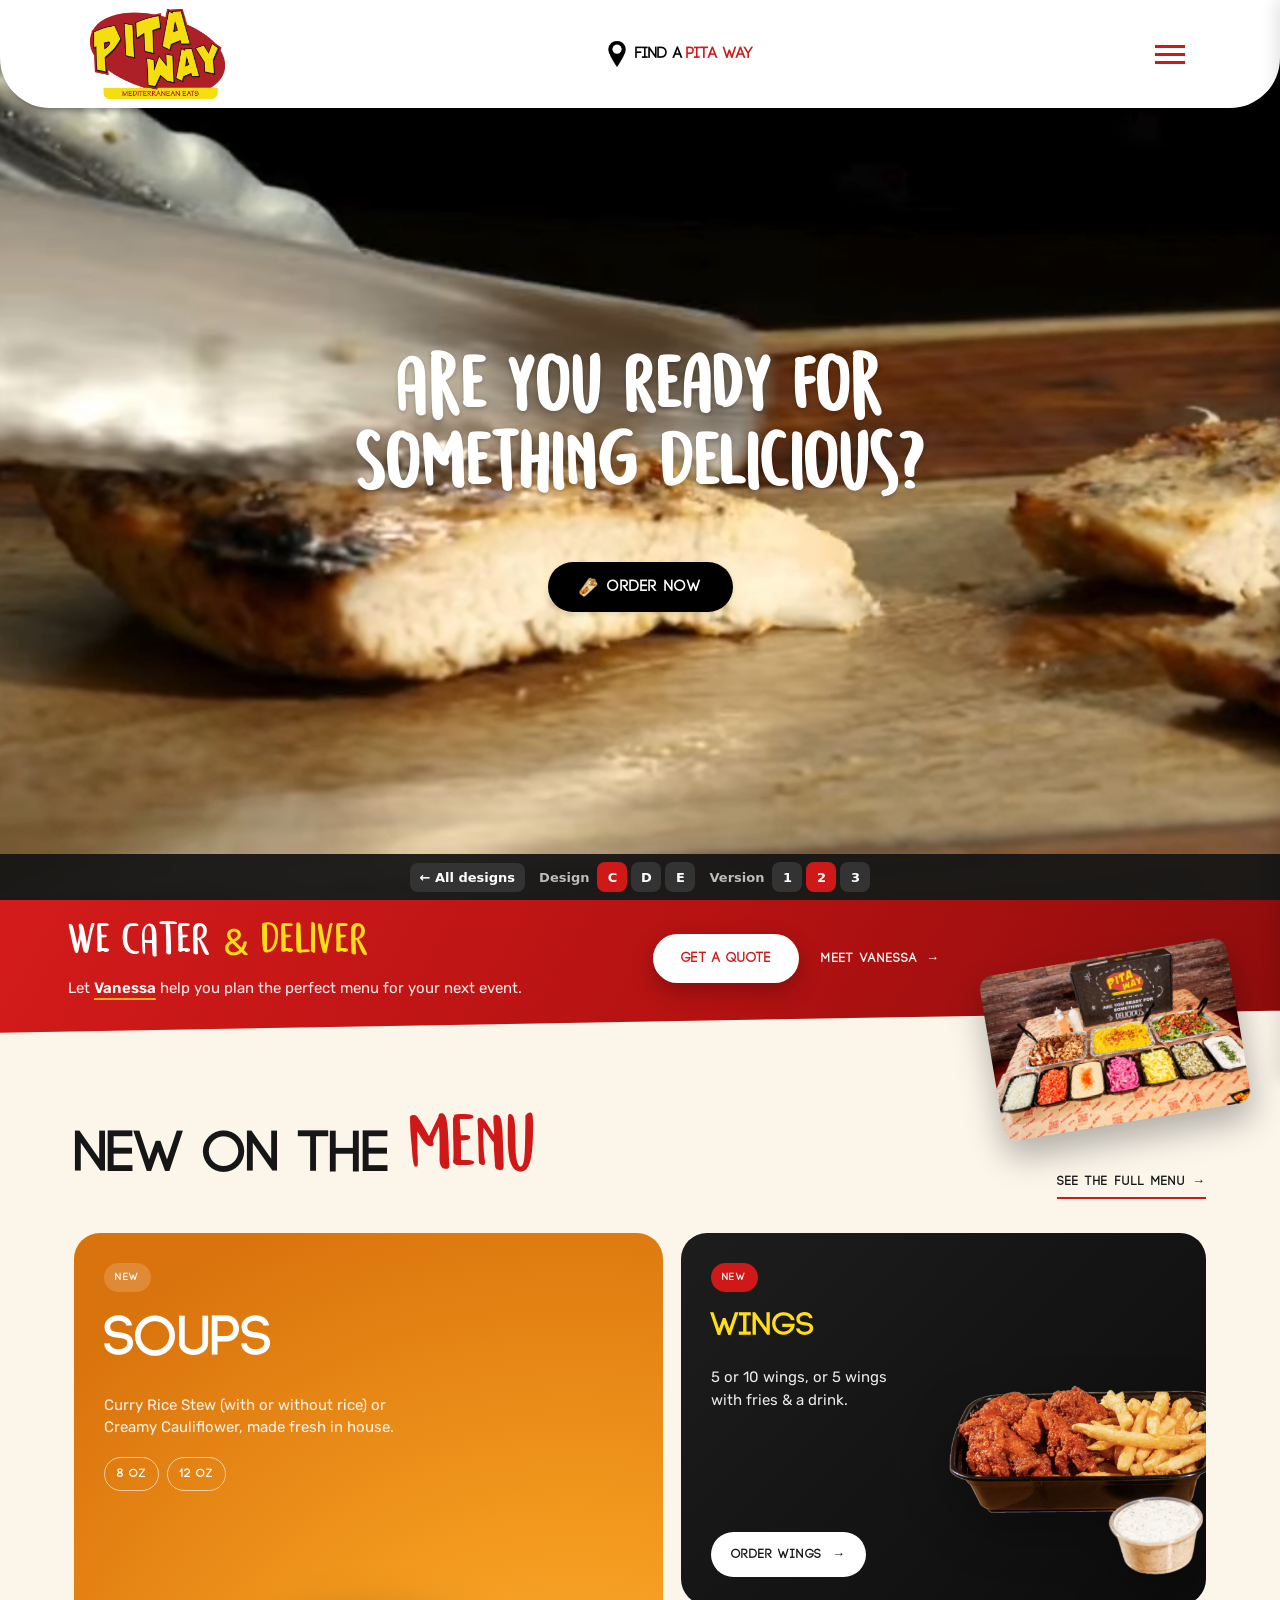
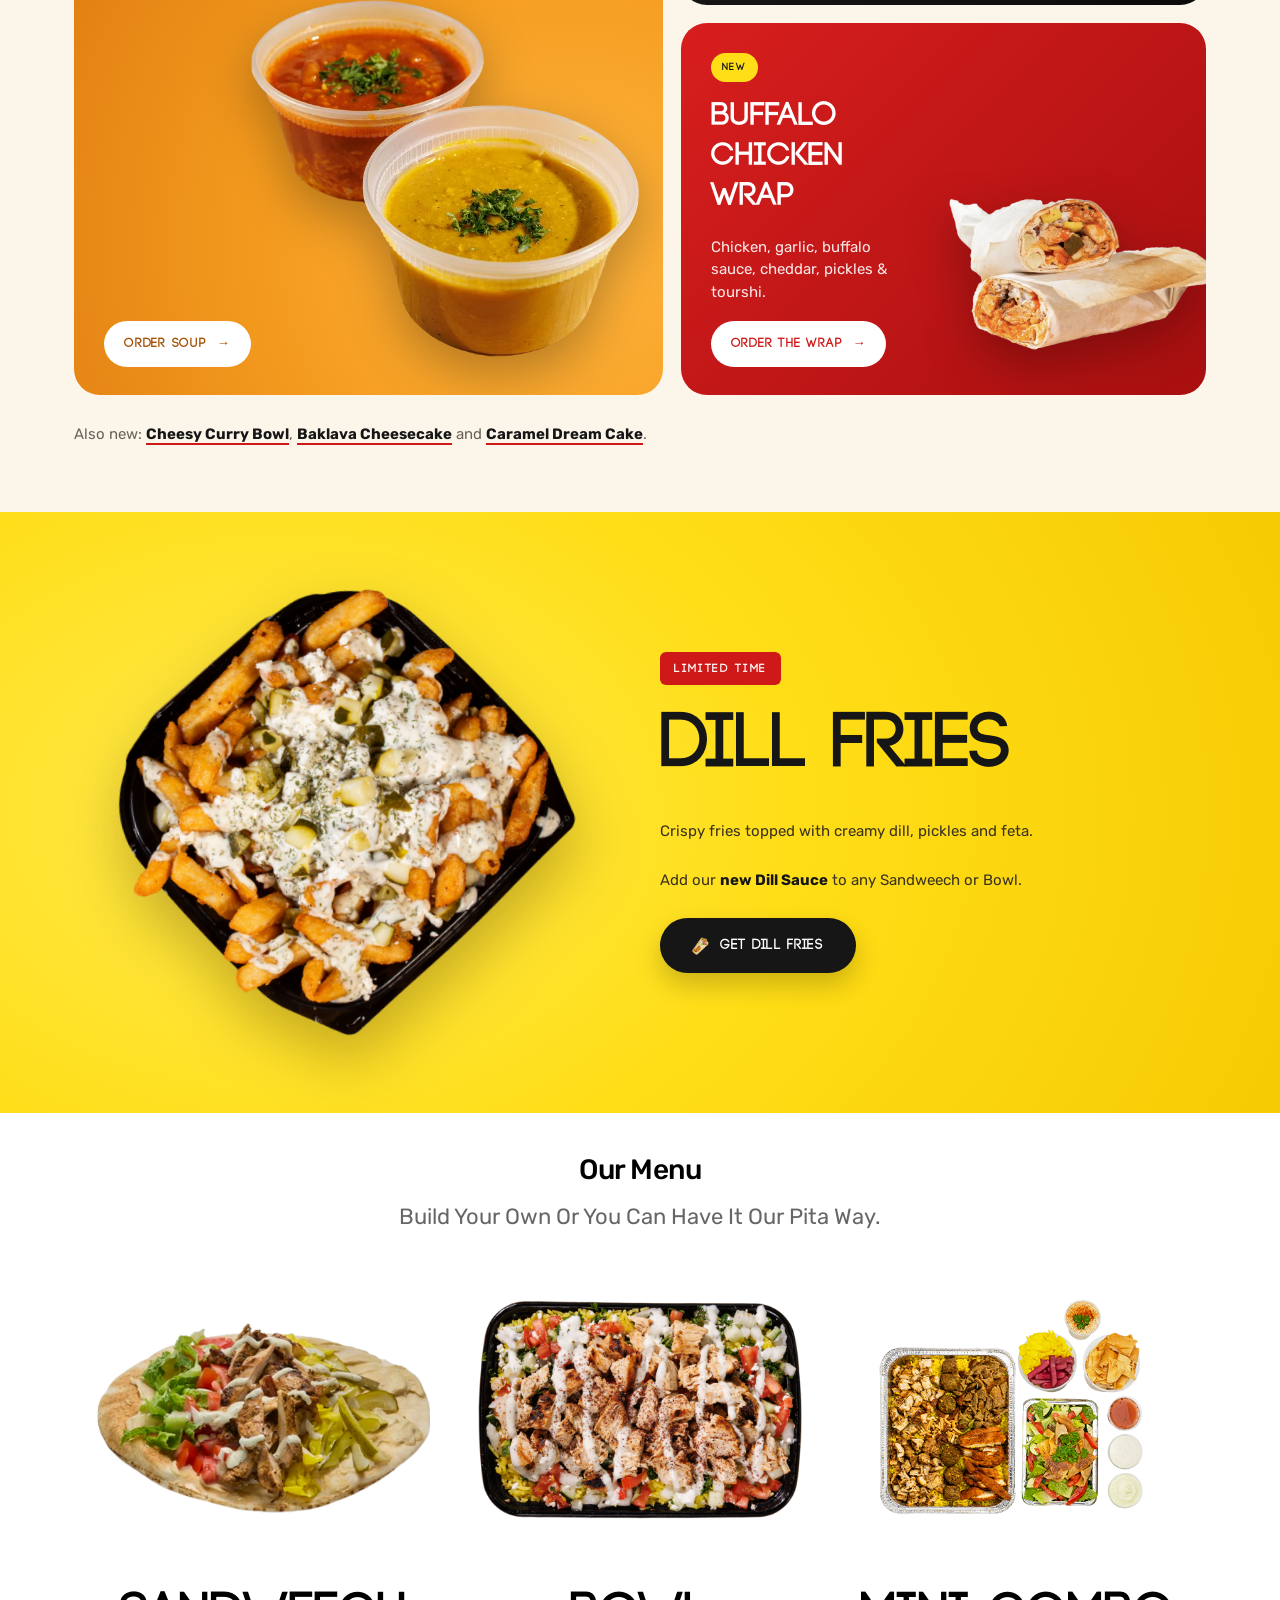
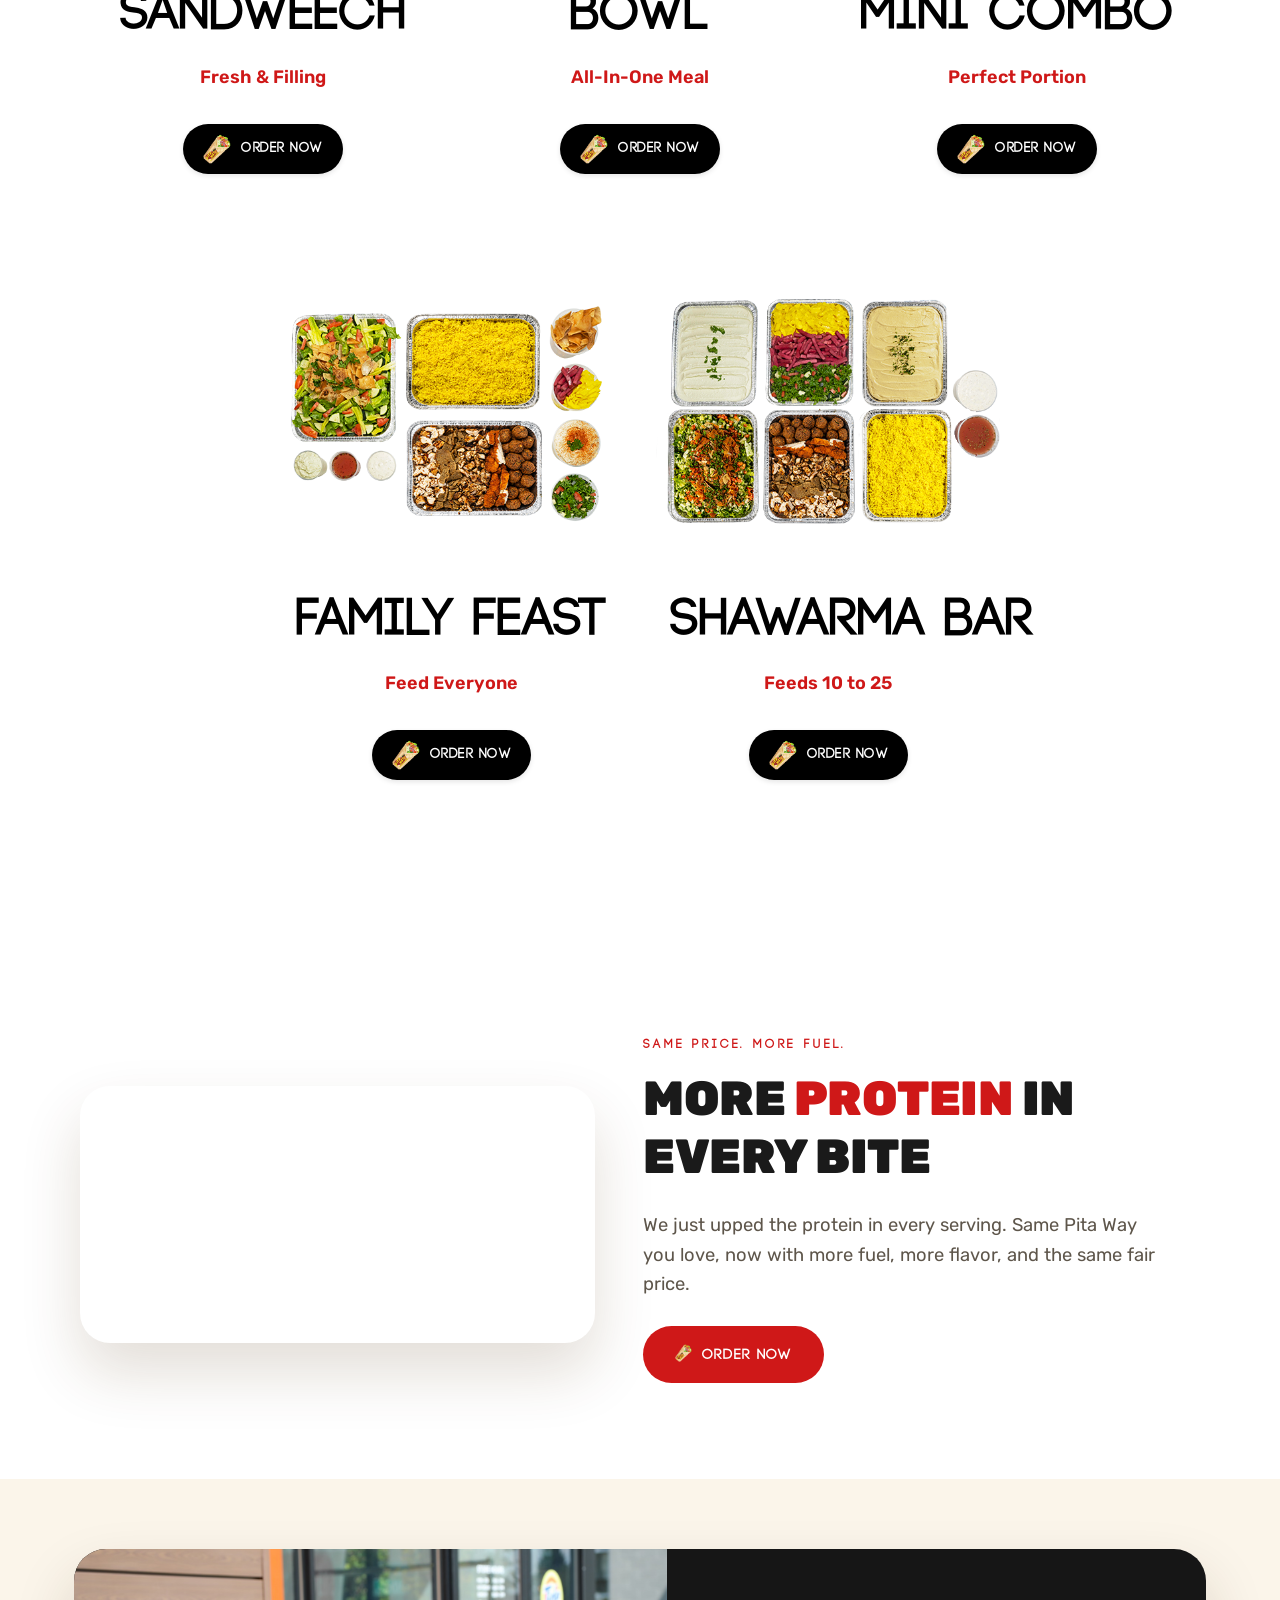
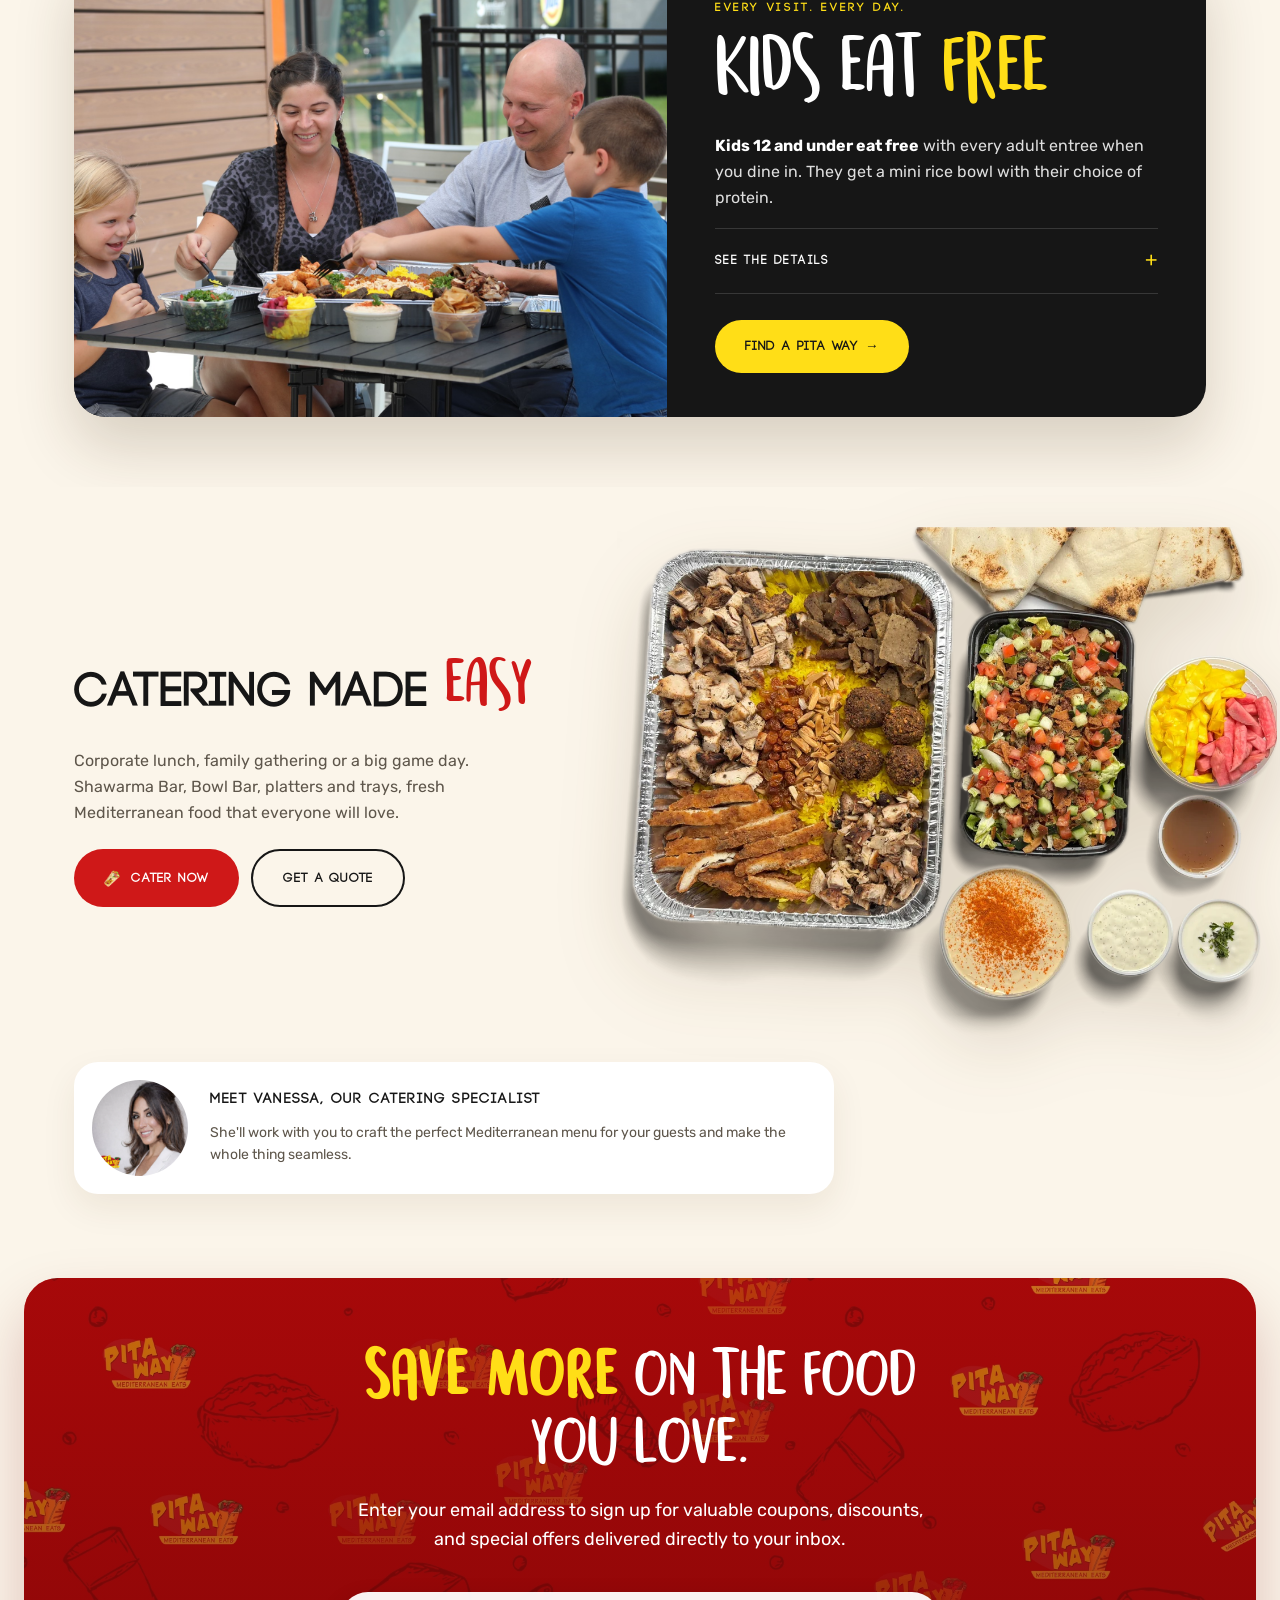
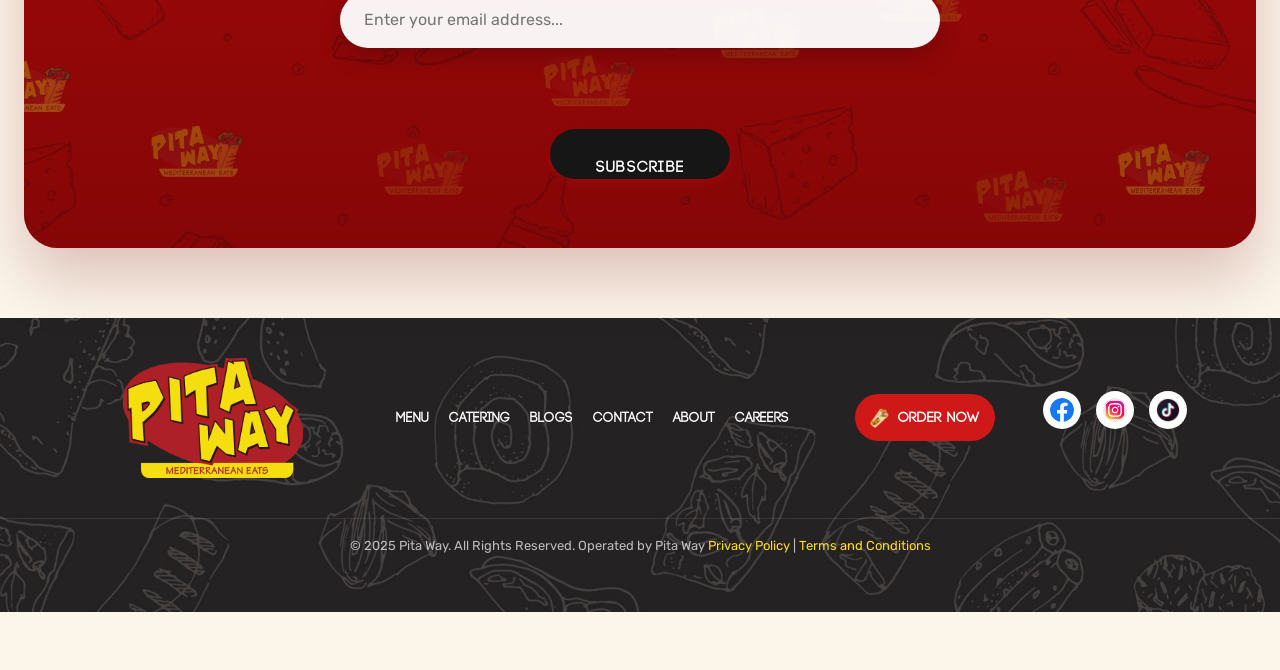
==== commit 6c9e4255: "Add review bar: switch design and version, back to all designs Co-Authored-By: Claude Opus 5.5 <nore" ====
--- a/c-warm-market-v2.html
+++ b/c-warm-market-v2.html
@@ -1588,6 +1588,7 @@
 .catering-banner.cb2 { background:#fbf5ea; margin-bottom:0; }
 
 </style>
+<style>.rbar{position:fixed;left:0;right:0;bottom:0;z-index:900;display:flex;align-items:center;justify-content:center;gap:14px;padding:8px 10px calc(8px + env(safe-area-inset-bottom));background:rgba(22,22,22,.94);font:600 13px/1 system-ui,sans-serif;color:#bbb}.rbar a{color:#fff;text-decoration:none}.rbar .rb-all{padding:8px 10px;border-radius:8px;background:#333;white-space:nowrap}.rbar .rb-g{display:flex;align-items:center;gap:4px}.rbar .rb-g span{margin-right:4px}.rbar .rb-b{min-width:30px;height:30px;display:grid;place-items:center;border-radius:8px;background:#333}.rbar .rb-b.on{background:#cf1818}body{padding-bottom:58px}@media(max-width:520px){.rbar{gap:10px;justify-content:space-between}.rbar .rb-g span{display:none}.rbar .rb-all .rb-long{display:none}}</style><nav class="rbar" aria-label="Prototype review"><a class="rb-all" href="index.html">&larr; All<span class="rb-long"> designs</span></a><div class="rb-g"><span>Design</span><a class="rb-b on" href="c-warm-market-v2.html">C</a><a class="rb-b" href="d-cinematic-warm-v2.html">D</a><a class="rb-b" href="e-clean-spotlight-v2.html">E</a></div><div class="rb-g"><span>Version</span><a class="rb-b" href="c-warm-market.html">1</a><a class="rb-b on" href="c-warm-market-v2.html">2</a><a class="rb-b" href="c-warm-market-v3.html">3</a></div></nav>
 </body>
 </html>
 
